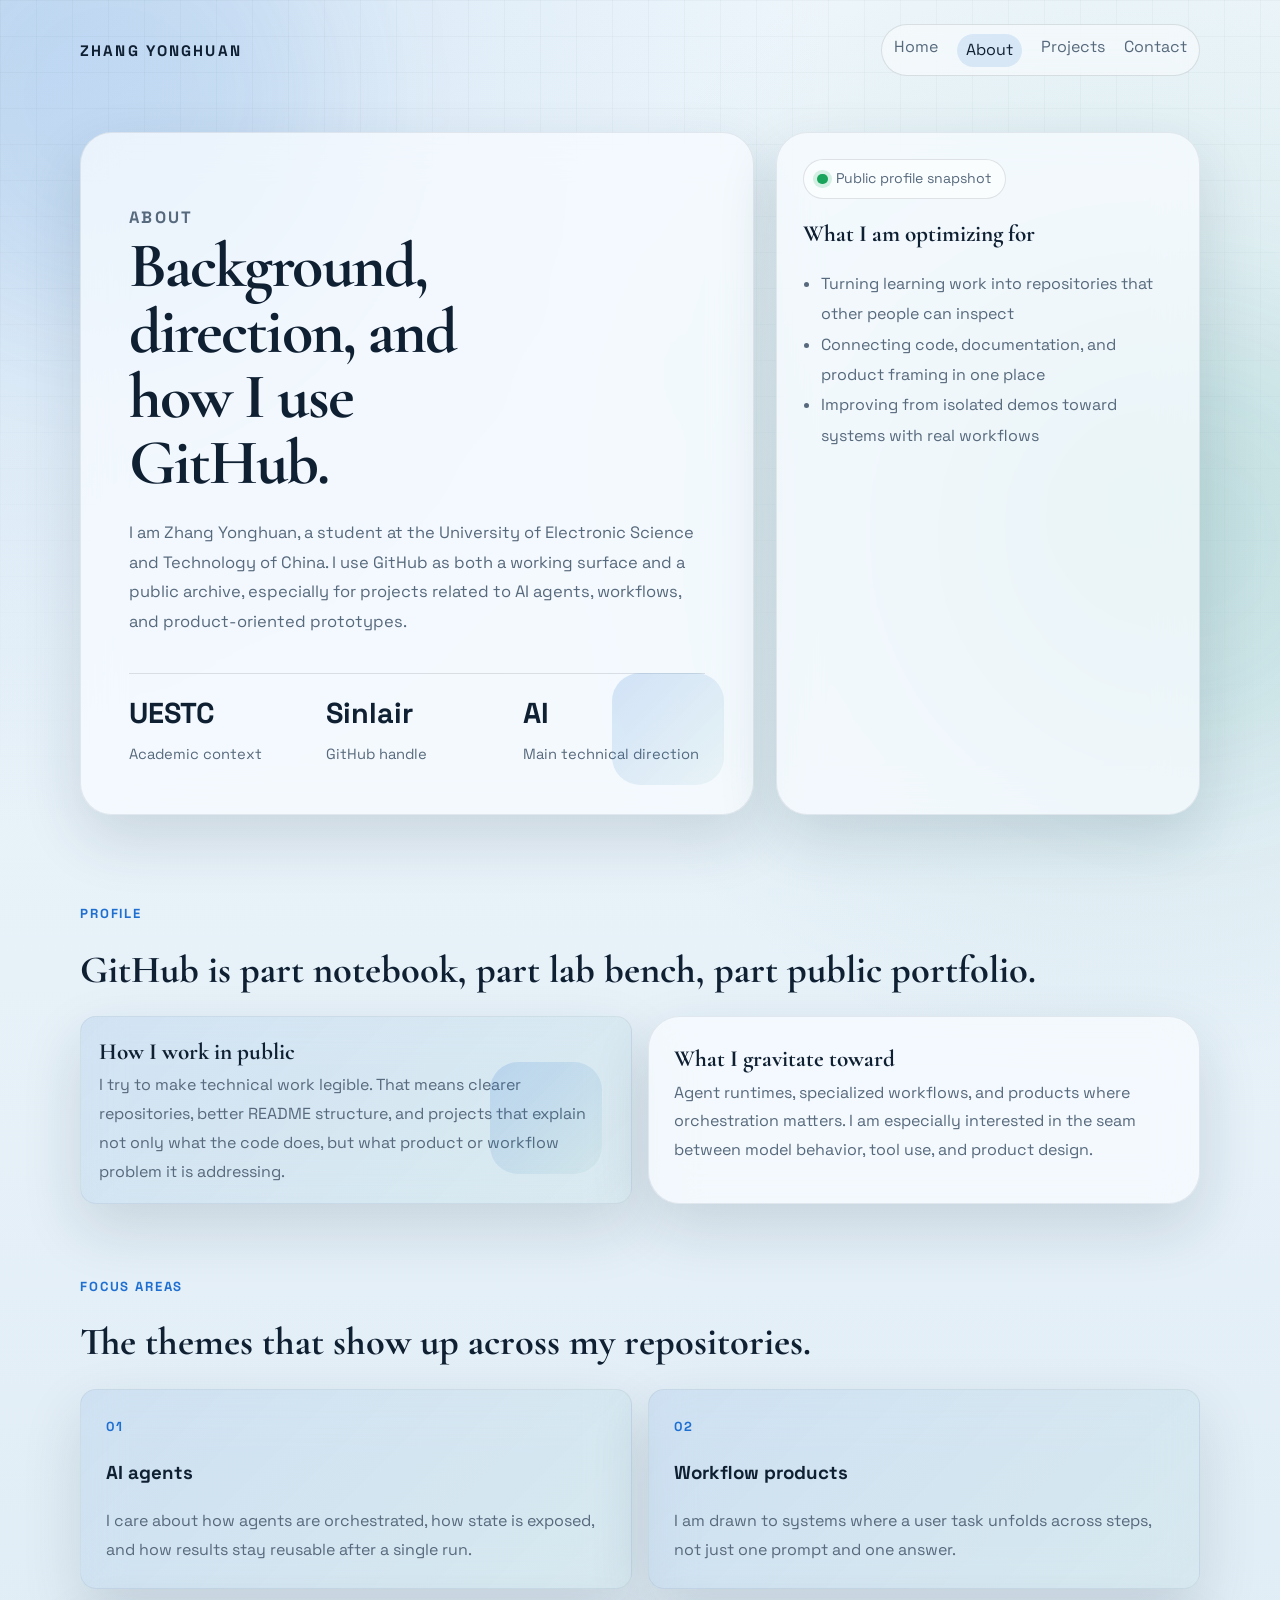
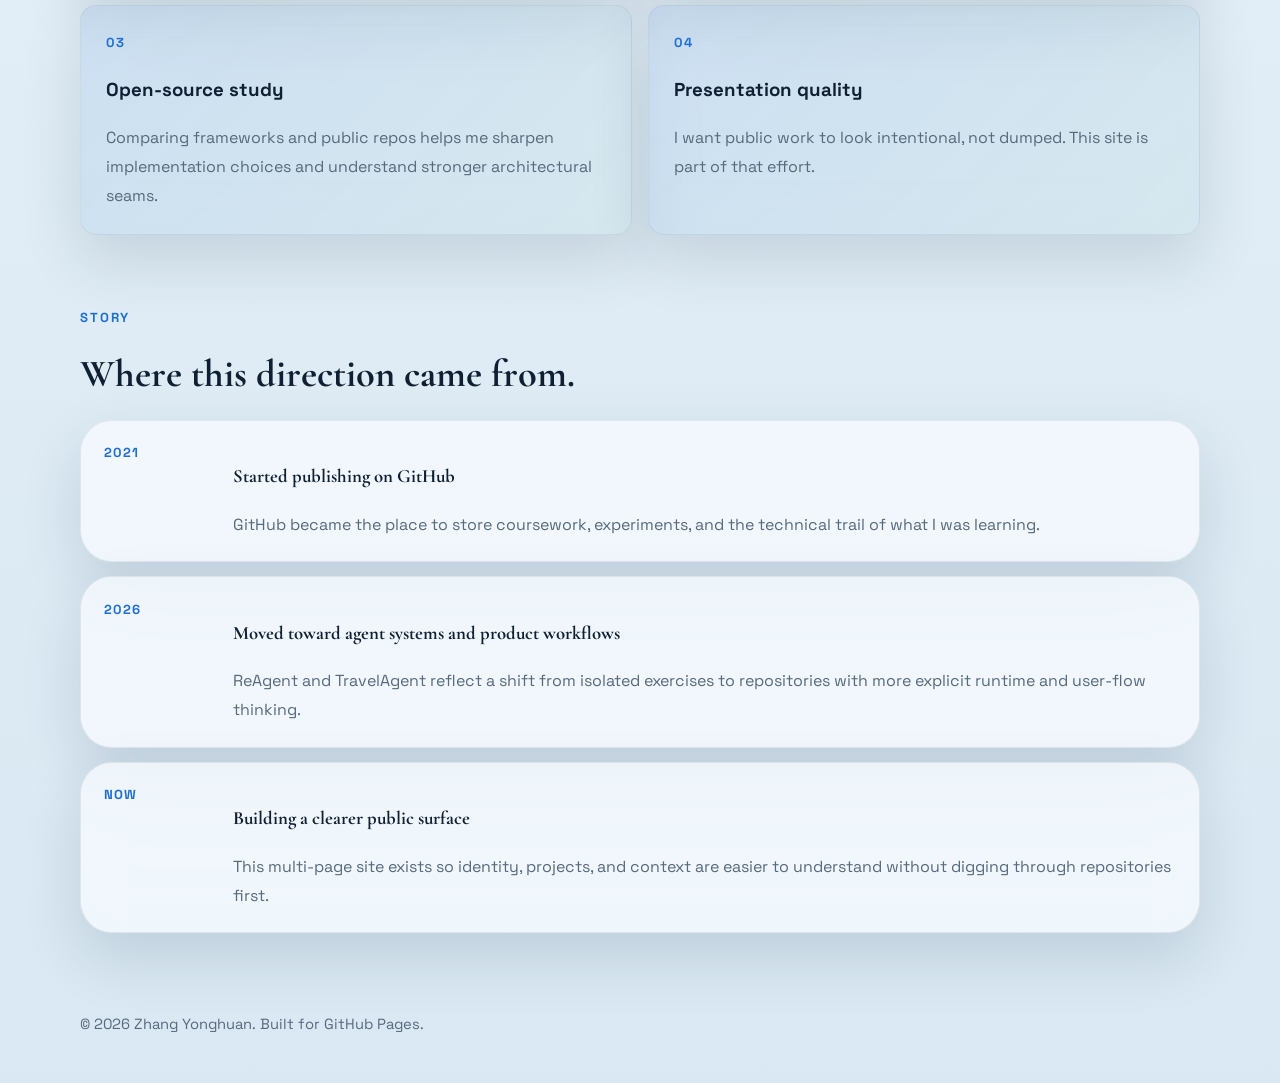
==== about.html @ 80d312a1 "Convert homepage into multi-page site" ====
<!DOCTYPE html>
<html lang="en">
<head>
  <meta charset="UTF-8">
  <meta name="viewport" content="width=device-width, initial-scale=1.0">
  <meta
    name="description"
    content="About Zhang Yonghuan (Sinlair): background, interests, and the story behind the portfolio."
  >
  <meta name="theme-color" content="#eef6fb">
  <title>Zhang Yonghuan | About</title>
  <link rel="preconnect" href="https://fonts.googleapis.com">
  <link rel="preconnect" href="https://fonts.gstatic.com" crossorigin>
  <link
    href="https://fonts.googleapis.com/css2?family=Cormorant+Garamond:wght@600;700&family=Space+Grotesk:wght@400;500;700&display=swap"
    rel="stylesheet"
  >
  <script>
    document.documentElement.classList.add("js");
  </script>
  <link rel="icon" type="image/svg+xml" href="./favicon.svg">
  <link rel="stylesheet" href="./styles.css">
</head>
<body data-page="about">
  <div class="page-shell">
    <div class="ambient ambient-left" aria-hidden="true"></div>
    <div class="ambient ambient-right" aria-hidden="true"></div>
    <div class="grid-overlay" aria-hidden="true"></div>

    <header class="site-header">
      <a class="brand" href="./index.html">ZHANG YONGHUAN</a>
      <nav class="site-nav" aria-label="Main">
        <a href="./index.html" data-nav="home">Home</a>
        <a href="./about.html" data-nav="about">About</a>
        <a href="./projects.html" data-nav="projects">Projects</a>
        <a href="./contact.html" data-nav="contact">Contact</a>
      </nav>
    </header>

    <main>
      <section class="page-hero reveal">
        <div class="page-intro">
          <p class="eyebrow">About</p>
          <h1>Background, direction, and how I use GitHub.</h1>
          <p>
            I am Zhang Yonghuan, a student at the University of Electronic Science
            and Technology of China. I use GitHub as both a working surface and a
            public archive, especially for projects related to AI agents, workflows,
            and product-oriented prototypes.
          </p>
          <ul class="page-stats" aria-label="Profile stats">
            <li>
              <strong>UESTC</strong>
              <span>Academic context</span>
            </li>
            <li>
              <strong>Sinlair</strong>
              <span>GitHub handle</span>
            </li>
            <li>
              <strong>AI</strong>
              <span>Main technical direction</span>
            </li>
          </ul>
        </div>

        <aside class="page-sidekick">
          <div class="status-pill">
            <span class="dot"></span>
            Public profile snapshot
          </div>
          <h2>What I am optimizing for</h2>
          <ul class="bullet-list">
            <li>Turning learning work into repositories that other people can inspect</li>
            <li>Connecting code, documentation, and product framing in one place</li>
            <li>Improving from isolated demos toward systems with real workflows</li>
          </ul>
        </aside>
      </section>

      <section class="section reveal">
        <div class="section-heading">
          <p class="eyebrow">Profile</p>
          <h2>GitHub is part notebook, part lab bench, part public portfolio.</h2>
        </div>
        <div class="split-layout">
          <article class="panel panel-accent">
            <h3>How I work in public</h3>
            <p>
              I try to make technical work legible. That means clearer repositories,
              better README structure, and projects that explain not only what the
              code does, but what product or workflow problem it is addressing.
            </p>
          </article>
          <article class="panel">
            <h3>What I gravitate toward</h3>
            <p>
              Agent runtimes, specialized workflows, and products where orchestration
              matters. I am especially interested in the seam between model behavior,
              tool use, and product design.
            </p>
          </article>
        </div>
      </section>

      <section class="section reveal">
        <div class="section-heading">
          <p class="eyebrow">Focus Areas</p>
          <h2>The themes that show up across my repositories.</h2>
        </div>
        <div class="fact-grid">
          <article class="fact-card">
            <span class="mini-label">01</span>
            <h3>AI agents</h3>
            <p>
              I care about how agents are orchestrated, how state is exposed, and how
              results stay reusable after a single run.
            </p>
          </article>
          <article class="fact-card">
            <span class="mini-label">02</span>
            <h3>Workflow products</h3>
            <p>
              I am drawn to systems where a user task unfolds across steps, not just
              one prompt and one answer.
            </p>
          </article>
          <article class="fact-card">
            <span class="mini-label">03</span>
            <h3>Open-source study</h3>
            <p>
              Comparing frameworks and public repos helps me sharpen implementation
              choices and understand stronger architectural seams.
            </p>
          </article>
          <article class="fact-card">
            <span class="mini-label">04</span>
            <h3>Presentation quality</h3>
            <p>
              I want public work to look intentional, not dumped. This site is part
              of that effort.
            </p>
          </article>
        </div>
      </section>

      <section class="section reveal">
        <div class="section-heading">
          <p class="eyebrow">Story</p>
          <h2>Where this direction came from.</h2>
        </div>
        <div class="timeline">
          <article class="timeline-item">
            <span class="timeline-year">2021</span>
            <div>
              <h3>Started publishing on GitHub</h3>
              <p>
                GitHub became the place to store coursework, experiments, and the
                technical trail of what I was learning.
              </p>
            </div>
          </article>
          <article class="timeline-item">
            <span class="timeline-year">2026</span>
            <div>
              <h3>Moved toward agent systems and product workflows</h3>
              <p>
                ReAgent and TravelAgent reflect a shift from isolated exercises to
                repositories with more explicit runtime and user-flow thinking.
              </p>
            </div>
          </article>
          <article class="timeline-item">
            <span class="timeline-year">Now</span>
            <div>
              <h3>Building a clearer public surface</h3>
              <p>
                This multi-page site exists so identity, projects, and context are
                easier to understand without digging through repositories first.
              </p>
            </div>
          </article>
        </div>
      </section>
    </main>

    <footer class="site-footer">
      <p>&copy; <span class="currentYear"></span> Zhang Yonghuan. Built for GitHub Pages.</p>
    </footer>
  </div>

  <script src="./script.js"></script>
</body>
</html>
---- styles.css ----
:root {
  --bg: #eef6fb;
  --bg-deep: #d9e8f3;
  --surface: rgba(248, 252, 255, 0.76);
  --surface-strong: rgba(252, 254, 255, 0.94);
  --text: #102033;
  --muted: #57697c;
  --line: rgba(16, 32, 51, 0.12);
  --accent: #1f6fd1;
  --accent-soft: #96bdf0;
  --accent-alt: #1b8b78;
  --shadow: 0 24px 60px rgba(24, 48, 72, 0.14);
  --radius-lg: 32px;
  --radius-md: 22px;
  --radius-sm: 16px;
}

* {
  box-sizing: border-box;
}

html {
  scroll-behavior: smooth;
}

body {
  margin: 0;
  min-height: 100vh;
  color: var(--text);
  background:
    radial-gradient(circle at top left, rgba(31, 111, 209, 0.14), transparent 28%),
    radial-gradient(circle at 88% 18%, rgba(27, 139, 120, 0.12), transparent 24%),
    linear-gradient(180deg, var(--bg) 0%, var(--bg-deep) 100%);
  font-family: "Space Grotesk", "Segoe UI", sans-serif;
  line-height: 1.65;
  overflow-x: hidden;
}

::selection {
  background: rgba(31, 111, 209, 0.2);
}

a {
  color: inherit;
  text-decoration: none;
}

img {
  display: block;
  max-width: 100%;
}

.page-shell {
  position: relative;
  min-height: 100vh;
  overflow: hidden;
}

.ambient {
  position: fixed;
  width: 28rem;
  height: 28rem;
  border-radius: 50%;
  filter: blur(70px);
  opacity: 0.58;
  pointer-events: none;
  z-index: 0;
}

.ambient-left {
  top: -8rem;
  left: -7rem;
  background: rgba(31, 111, 209, 0.18);
  animation: drift-left 16s ease-in-out infinite;
}

.ambient-right {
  right: -8rem;
  top: 20rem;
  background: rgba(27, 139, 120, 0.15);
  animation: drift-right 18s ease-in-out infinite;
}

.grid-overlay {
  position: fixed;
  inset: 0;
  background-image:
    linear-gradient(rgba(16, 32, 51, 0.04) 1px, transparent 1px),
    linear-gradient(90deg, rgba(16, 32, 51, 0.04) 1px, transparent 1px);
  background-size: 36px 36px;
  mask-image: linear-gradient(to bottom, rgba(0, 0, 0, 0.75), transparent 90%);
  pointer-events: none;
  z-index: 0;
}

.site-header,
main,
.site-footer {
  position: relative;
  z-index: 1;
}

.site-header {
  width: min(1120px, calc(100% - 2rem));
  margin: 0 auto;
  padding: 1.5rem 0 0;
  display: flex;
  align-items: center;
  justify-content: space-between;
  gap: 1rem;
}

.brand {
  font-size: 0.95rem;
  font-weight: 700;
  letter-spacing: 0.14em;
}

.site-nav {
  display: flex;
  gap: 1.2rem;
  padding: 0.55rem 0.75rem;
  border: 1px solid var(--line);
  border-radius: 999px;
  background: rgba(255, 255, 255, 0.46);
  backdrop-filter: blur(14px);
}

.site-nav a {
  color: var(--muted);
  transition:
    color 180ms ease,
    background-color 180ms ease;
}

.site-nav a:hover,
.site-nav a:focus-visible,
.site-nav a.is-current {
  color: var(--text);
}

.site-nav a.is-current {
  padding: 0.2rem 0.55rem;
  border-radius: 999px;
  background: rgba(31, 111, 209, 0.12);
}

main {
  width: min(1120px, calc(100% - 2rem));
  margin: 0 auto;
  padding: 3.5rem 0 4rem;
}

.hero,
.page-hero {
  display: grid;
  grid-template-columns: minmax(0, 1.35fr) minmax(290px, 0.85fr);
  gap: 1.4rem;
  align-items: stretch;
}

.hero-copy,
.page-intro,
.hero-card,
.page-sidekick,
.panel,
.project-card,
.summary-card,
.contact-panel,
.link-card,
.fact-card,
.timeline-item {
  border: 1px solid rgba(16, 32, 51, 0.08);
  background: var(--surface);
  box-shadow: var(--shadow);
  backdrop-filter: blur(20px);
}

.hero-copy,
.page-intro,
.hero-card,
.page-sidekick,
.panel,
.project-card,
.summary-card,
.contact-panel,
.link-card,
.fact-card {
  border-radius: var(--radius-lg);
}

.hero-copy,
.page-intro {
  position: relative;
  padding: 3rem;
}

.hero-copy::after,
.panel.panel-accent::after,
.page-intro::after {
  content: "";
  position: absolute;
  right: 1.8rem;
  bottom: 1.8rem;
  width: 7rem;
  height: 7rem;
  border-radius: 28px;
  background:
    linear-gradient(135deg, rgba(31, 111, 209, 0.16), rgba(27, 139, 120, 0.05));
  pointer-events: none;
}

.eyebrow {
  margin: 0 0 1rem;
  color: var(--accent);
  font-size: 0.82rem;
  font-weight: 700;
  letter-spacing: 0.14em;
  text-transform: uppercase;
}

.hero h1,
.page-intro h1,
.section-heading h2,
.hero-card h2,
.page-sidekick h2,
.project-card h3,
.summary-card h3,
.panel h3,
.contact-panel h2,
.timeline-item h3 {
  font-family: "Cormorant Garamond", "Times New Roman", serif;
}

.hero h1,
.page-intro h1 {
  margin: 0;
  font-size: clamp(2.7rem, 5vw, 5rem);
  line-height: 1.03;
  letter-spacing: -0.03em;
  max-width: 12ch;
}

.hero-rotator {
  display: inline-block;
  color: var(--accent);
  min-width: 7em;
}

.hero-text,
.page-intro p,
.profile-note,
.panel p,
.project-card p,
.summary-card p,
.contact-panel p,
.link-card p,
.fact-card p,
.timeline-item p {
  margin: 0;
  color: var(--muted);
  line-height: 1.8;
}

.hero-text,
.page-intro p {
  max-width: 52rem;
  margin-top: 1.35rem;
  font-size: 1.03rem;
}

.hero-actions,
.page-actions {
  display: flex;
  flex-wrap: wrap;
  gap: 0.9rem;
  margin-top: 2rem;
}

.button {
  display: inline-flex;
  align-items: center;
  justify-content: center;
  min-height: 3.15rem;
  padding: 0 1.25rem;
  border: 1px solid transparent;
  border-radius: 999px;
  font-weight: 700;
  transition:
    transform 180ms ease,
    background-color 180ms ease,
    border-color 180ms ease;
}

.button:hover,
.button:focus-visible {
  transform: translateY(-2px);
}

.button-primary {
  background: linear-gradient(135deg, var(--accent), var(--accent-alt));
  color: #f7fbff;
}

.button-secondary {
  border-color: var(--line);
  background: rgba(255, 255, 255, 0.42);
}

.hero-metrics,
.page-stats {
  list-style: none;
  margin: 2.3rem 0 0;
  padding: 1rem 0 0;
  display: grid;
  grid-template-columns: repeat(3, minmax(0, 1fr));
  gap: 1rem;
  border-top: 1px solid var(--line);
}

.hero-metrics li,
.page-stats li {
  display: grid;
  gap: 0.25rem;
}

.hero-metrics strong,
.page-stats strong {
  font-size: 1.8rem;
}

.hero-metrics span,
.page-stats span {
  color: var(--muted);
  font-size: 0.92rem;
}

.hero-card,
.page-sidekick {
  padding: 1.6rem;
  display: flex;
  flex-direction: column;
  gap: 1rem;
}

.status-pill {
  display: inline-flex;
  align-items: center;
  gap: 0.55rem;
  align-self: flex-start;
  padding: 0.45rem 0.85rem;
  border: 1px solid var(--line);
  border-radius: 999px;
  background: rgba(255, 255, 255, 0.62);
  color: var(--muted);
  font-size: 0.88rem;
}

.dot {
  width: 0.65rem;
  height: 0.65rem;
  border-radius: 50%;
  background: #18a55b;
  box-shadow: 0 0 0 0.25rem rgba(24, 165, 91, 0.16);
}

.avatar {
  width: 96px;
  height: 96px;
  border-radius: 24px;
  border: 1px solid rgba(16, 32, 51, 0.12);
  object-fit: cover;
  box-shadow: 0 14px 30px rgba(16, 32, 51, 0.12);
}

.mini-panel,
.fact-card,
.panel.panel-accent {
  position: relative;
  padding: 1rem 1.1rem;
  border: 1px solid rgba(16, 32, 51, 0.06);
  border-radius: var(--radius-sm);
  background:
    linear-gradient(135deg, rgba(31, 111, 209, 0.1), rgba(27, 139, 120, 0.05));
}

.mini-label,
.card-index,
.timeline-year {
  color: var(--accent);
  font-size: 0.82rem;
  font-weight: 700;
  letter-spacing: 0.08em;
  text-transform: uppercase;
}

.bullet-list {
  margin: 0;
  padding-left: 1.15rem;
  color: var(--muted);
  line-height: 1.9;
}

.section {
  padding-top: 4.5rem;
}

.section-heading {
  display: grid;
  gap: 0.45rem;
  margin-bottom: 1.5rem;
}

.section-heading h2,
.contact-panel h2 {
  margin: 0;
  font-size: clamp(1.9rem, 3vw, 3.2rem);
  line-height: 1.15;
}

.split-layout,
.summary-grid,
.project-grid,
.contact-grid,
.fact-grid {
  display: grid;
  gap: 1rem;
}

.split-layout {
  grid-template-columns: repeat(2, minmax(0, 1fr));
}

.summary-grid {
  grid-template-columns: repeat(3, minmax(0, 1fr));
}

.project-grid,
.contact-grid,
.fact-grid {
  grid-template-columns: repeat(2, minmax(0, 1fr));
}

.panel,
.summary-card,
.project-card,
.link-card,
.fact-card {
  padding: 1.45rem 1.55rem;
}

.summary-card,
.project-card,
.link-card {
  display: flex;
  flex-direction: column;
  gap: 0.9rem;
}

.project-card {
  min-height: 19rem;
  transition:
    transform 220ms ease,
    border-color 220ms ease;
}

.project-card:hover,
.summary-card:hover,
.link-card:hover {
  transform: translateY(-4px);
  border-color: rgba(31, 111, 209, 0.24);
}

.accent-card {
  background:
    linear-gradient(180deg, rgba(31, 111, 209, 0.12), rgba(248, 252, 255, 0.82)),
    var(--surface);
}

.tags {
  margin-top: auto;
  display: flex;
  flex-wrap: wrap;
  gap: 0.55rem;
}

.tags span {
  padding: 0.45rem 0.72rem;
  border: 1px solid var(--line);
  border-radius: 999px;
  background: rgba(255, 255, 255, 0.54);
  font-size: 0.88rem;
}

.project-link,
.text-link {
  display: inline-flex;
  align-items: center;
  align-self: flex-start;
  margin-top: auto;
  color: var(--accent);
  font-weight: 700;
}

.page-hero {
  margin-bottom: 1rem;
}

.page-sidekick h2,
.summary-card h3,
.project-card h3,
.panel h3,
.link-card h3 {
  margin: 0;
  font-size: 1.45rem;
}

.timeline {
  display: grid;
  gap: 0.9rem;
}

.timeline-item {
  display: grid;
  grid-template-columns: 110px 1fr;
  gap: 1.2rem;
  padding: 1.35rem 1.45rem;
  border-radius: var(--radius-lg);
}

.contact-panel {
  padding: 2rem;
  display: grid;
  grid-template-columns: 1.1fr 0.9fr;
  gap: 1.5rem;
  align-items: center;
}

.link-stack {
  display: grid;
  gap: 0.85rem;
}

.link-stack a {
  padding: 1rem 1.15rem;
  border: 1px solid var(--line);
  border-radius: var(--radius-sm);
  background: rgba(255, 255, 255, 0.52);
  transition:
    transform 180ms ease,
    border-color 180ms ease;
}

.link-stack a:hover,
.link-stack a:focus-visible {
  transform: translateX(4px);
  border-color: rgba(31, 111, 209, 0.4);
}

.site-footer {
  width: min(1120px, calc(100% - 2rem));
  margin: 0 auto;
  padding: 0 0 2rem;
  color: var(--muted);
  font-size: 0.92rem;
}

.js .reveal {
  opacity: 0;
  transform: translateY(28px);
  transition:
    opacity 700ms ease,
    transform 700ms ease;
}

.reveal.is-visible {
  opacity: 1;
  transform: translateY(0);
}

@keyframes drift-left {
  0%,
  100% {
    transform: translate3d(0, 0, 0);
  }
  50% {
    transform: translate3d(22px, -18px, 0);
  }
}

@keyframes drift-right {
  0%,
  100% {
    transform: translate3d(0, 0, 0);
  }
  50% {
    transform: translate3d(-24px, 18px, 0);
  }
}

@media (max-width: 980px) {
  .hero,
  .page-hero,
  .split-layout,
  .summary-grid,
  .project-grid,
  .contact-grid,
  .fact-grid,
  .contact-panel {
    grid-template-columns: 1fr;
  }

  .hero-copy,
  .page-intro {
    padding: 2rem;
  }

  .hero-card,
  .page-sidekick {
    order: -1;
  }

  .project-card {
    min-height: auto;
  }
}

@media (max-width: 720px) {
  .site-header {
    padding-top: 1rem;
    flex-direction: column;
    align-items: flex-start;
  }

  .site-nav {
    width: 100%;
    justify-content: space-between;
    gap: 0.5rem;
    flex-wrap: wrap;
  }

  main {
    padding-top: 2rem;
  }

  .hero h1,
  .page-intro h1 {
    font-size: clamp(2.2rem, 10vw, 3.4rem);
    max-width: none;
  }

  .hero-actions,
  .page-actions {
    flex-direction: column;
  }

  .button {
    width: 100%;
  }

  .hero-metrics,
  .page-stats {
    grid-template-columns: 1fr;
    gap: 0.8rem;
  }

  .timeline-item {
    grid-template-columns: 1fr;
    gap: 0.6rem;
  }

  .hero-card,
  .page-sidekick,
  .panel,
  .summary-card,
  .project-card,
  .link-card,
  .fact-card,
  .contact-panel {
    padding: 1.4rem;
  }
}
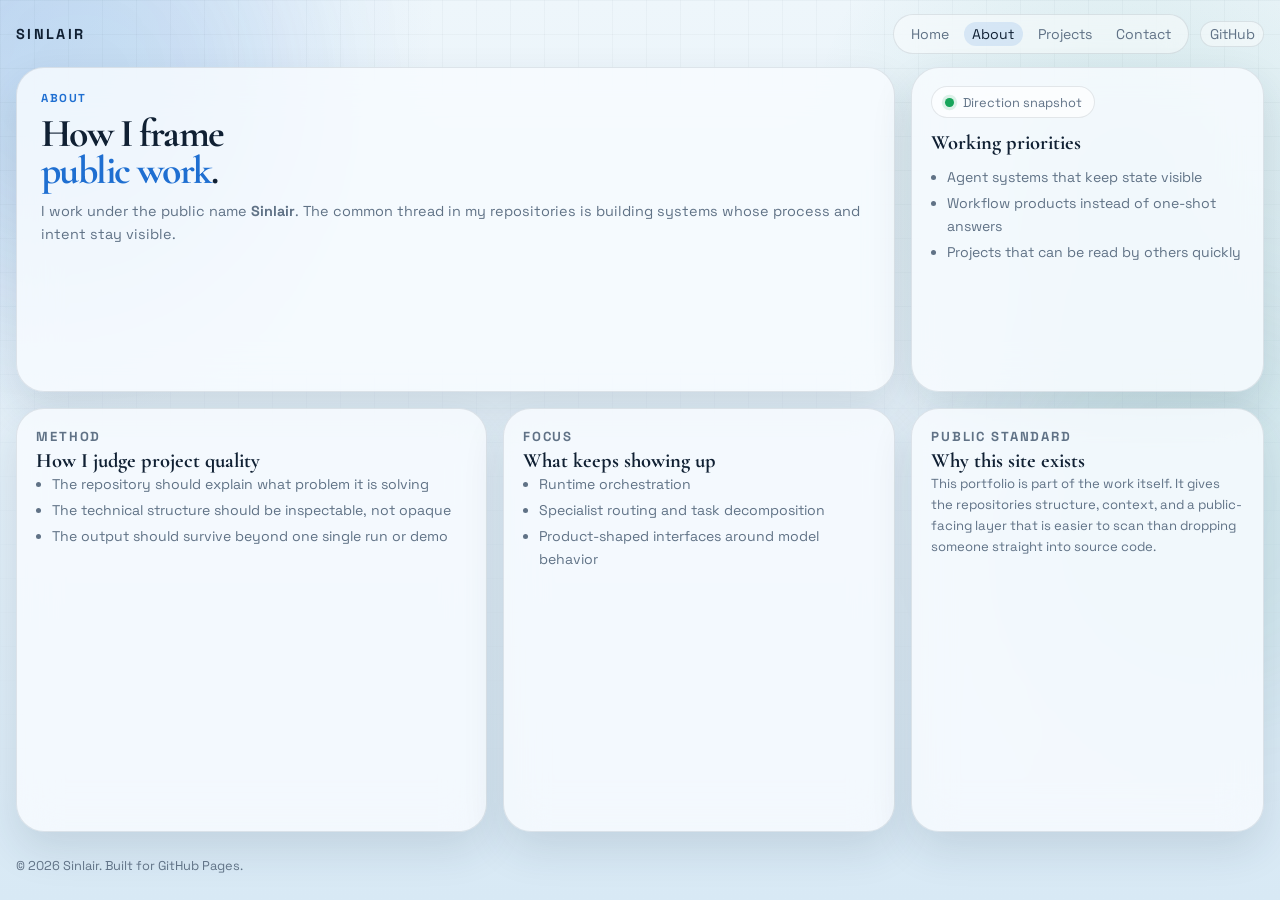
==== commit 8f1517b0: "Add multi-page portfolio with project detail pages" ====
--- a/about.html
+++ b/about.html
@@ -5,19 +5,16 @@
   <meta name="viewport" content="width=device-width, initial-scale=1.0">
   <meta
     name="description"
-    content="About Zhang Yonghuan (Sinlair): background, interests, and the story behind the portfolio."
+    content="About page for Sinlair, covering background, working direction, and the way projects are framed."
   >
   <meta name="theme-color" content="#eef6fb">
-  <title>Zhang Yonghuan | About</title>
+  <title>Sinlair | About</title>
   <link rel="preconnect" href="https://fonts.googleapis.com">
   <link rel="preconnect" href="https://fonts.gstatic.com" crossorigin>
   <link
     href="https://fonts.googleapis.com/css2?family=Cormorant+Garamond:wght@600;700&family=Space+Grotesk:wght@400;500;700&display=swap"
     rel="stylesheet"
   >
-  <script>
-    document.documentElement.classList.add("js");
-  </script>
   <link rel="icon" type="image/svg+xml" href="./favicon.svg">
   <link rel="stylesheet" href="./styles.css">
 </head>
@@ -28,164 +25,77 @@
     <div class="grid-overlay" aria-hidden="true"></div>
 
     <header class="site-header">
-      <a class="brand" href="./index.html">ZHANG YONGHUAN</a>
-      <nav class="site-nav" aria-label="Main">
-        <a href="./index.html" data-nav="home">Home</a>
-        <a href="./about.html" data-nav="about">About</a>
-        <a href="./projects.html" data-nav="projects">Projects</a>
-        <a href="./contact.html" data-nav="contact">Contact</a>
-      </nav>
+      <a class="brand" href="./index.html">SINLAIR</a>
+      <div class="header-rail">
+        <nav class="site-nav" aria-label="Primary">
+          <a href="./index.html" data-nav="home">Home</a>
+          <a href="./about.html" data-nav="about">About</a>
+          <a href="./projects.html" data-nav="projects">Projects</a>
+          <a href="./contact.html" data-nav="contact">Contact</a>
+        </nav>
+        <a class="header-cta" href="https://github.com/Sinlair" target="_blank" rel="noreferrer">GitHub</a>
+      </div>
     </header>
 
-    <main>
-      <section class="page-hero reveal">
-        <div class="page-intro">
-          <p class="eyebrow">About</p>
-          <h1>Background, direction, and how I use GitHub.</h1>
-          <p>
-            I am Zhang Yonghuan, a student at the University of Electronic Science
-            and Technology of China. I use GitHub as both a working surface and a
-            public archive, especially for projects related to AI agents, workflows,
-            and product-oriented prototypes.
-          </p>
-          <ul class="page-stats" aria-label="Profile stats">
-            <li>
-              <strong>UESTC</strong>
-              <span>Academic context</span>
-            </li>
-            <li>
-              <strong>Sinlair</strong>
-              <span>GitHub handle</span>
-            </li>
-            <li>
-              <strong>AI</strong>
-              <span>Main technical direction</span>
-            </li>
-          </ul>
-        </div>
-
-        <aside class="page-sidekick">
-          <div class="status-pill">
-            <span class="dot"></span>
-            Public profile snapshot
-          </div>
-          <h2>What I am optimizing for</h2>
-          <ul class="bullet-list">
-            <li>Turning learning work into repositories that other people can inspect</li>
-            <li>Connecting code, documentation, and product framing in one place</li>
-            <li>Improving from isolated demos toward systems with real workflows</li>
-          </ul>
-        </aside>
+    <main class="dashboard dashboard-about">
+      <section class="panel intro-panel">
+        <p class="eyebrow">About</p>
+        <h1>
+          How I frame
+          <span class="accent-word">public work</span>.
+        </h1>
+        <p class="hero-text">
+          I work under the public name <strong>Sinlair</strong>. The common thread in
+          my repositories is building systems whose process and intent stay visible.
+        </p>
       </section>
 
-      <section class="section reveal">
-        <div class="section-heading">
-          <p class="eyebrow">Profile</p>
-          <h2>GitHub is part notebook, part lab bench, part public portfolio.</h2>
+      <section class="panel side-panel">
+        <div class="status-pill">
+          <span class="dot"></span>
+          Direction snapshot
         </div>
-        <div class="split-layout">
-          <article class="panel panel-accent">
-            <h3>How I work in public</h3>
-            <p>
-              I try to make technical work legible. That means clearer repositories,
-              better README structure, and projects that explain not only what the
-              code does, but what product or workflow problem it is addressing.
-            </p>
-          </article>
-          <article class="panel">
-            <h3>What I gravitate toward</h3>
-            <p>
-              Agent runtimes, specialized workflows, and products where orchestration
-              matters. I am especially interested in the seam between model behavior,
-              tool use, and product design.
-            </p>
-          </article>
-        </div>
+        <h3>Working priorities</h3>
+        <ul class="compact-list">
+          <li>Agent systems that keep state visible</li>
+          <li>Workflow products instead of one-shot answers</li>
+          <li>Projects that can be read by others quickly</li>
+        </ul>
       </section>
 
-      <section class="section reveal">
-        <div class="section-heading">
-          <p class="eyebrow">Focus Areas</p>
-          <h2>The themes that show up across my repositories.</h2>
-        </div>
-        <div class="fact-grid">
-          <article class="fact-card">
-            <span class="mini-label">01</span>
-            <h3>AI agents</h3>
-            <p>
-              I care about how agents are orchestrated, how state is exposed, and how
-              results stay reusable after a single run.
-            </p>
-          </article>
-          <article class="fact-card">
-            <span class="mini-label">02</span>
-            <h3>Workflow products</h3>
-            <p>
-              I am drawn to systems where a user task unfolds across steps, not just
-              one prompt and one answer.
-            </p>
-          </article>
-          <article class="fact-card">
-            <span class="mini-label">03</span>
-            <h3>Open-source study</h3>
-            <p>
-              Comparing frameworks and public repos helps me sharpen implementation
-              choices and understand stronger architectural seams.
-            </p>
-          </article>
-          <article class="fact-card">
-            <span class="mini-label">04</span>
-            <h3>Presentation quality</h3>
-            <p>
-              I want public work to look intentional, not dumped. This site is part
-              of that effort.
-            </p>
-          </article>
-        </div>
+      <section class="panel detail-panel">
+        <p class="eyebrow">Method</p>
+        <h3>How I judge project quality</h3>
+        <ul class="compact-list">
+          <li>The repository should explain what problem it is solving</li>
+          <li>The technical structure should be inspectable, not opaque</li>
+          <li>The output should survive beyond one single run or demo</li>
+        </ul>
       </section>
 
-      <section class="section reveal">
-        <div class="section-heading">
-          <p class="eyebrow">Story</p>
-          <h2>Where this direction came from.</h2>
-        </div>
-        <div class="timeline">
-          <article class="timeline-item">
-            <span class="timeline-year">2021</span>
-            <div>
-              <h3>Started publishing on GitHub</h3>
-              <p>
-                GitHub became the place to store coursework, experiments, and the
-                technical trail of what I was learning.
-              </p>
-            </div>
-          </article>
-          <article class="timeline-item">
-            <span class="timeline-year">2026</span>
-            <div>
-              <h3>Moved toward agent systems and product workflows</h3>
-              <p>
-                ReAgent and TravelAgent reflect a shift from isolated exercises to
-                repositories with more explicit runtime and user-flow thinking.
-              </p>
-            </div>
-          </article>
-          <article class="timeline-item">
-            <span class="timeline-year">Now</span>
-            <div>
-              <h3>Building a clearer public surface</h3>
-              <p>
-                This multi-page site exists so identity, projects, and context are
-                easier to understand without digging through repositories first.
-              </p>
-            </div>
-          </article>
-        </div>
+      <section class="panel detail-panel">
+        <p class="eyebrow">Focus</p>
+        <h3>What keeps showing up</h3>
+        <ul class="compact-list">
+          <li>Runtime orchestration</li>
+          <li>Specialist routing and task decomposition</li>
+          <li>Product-shaped interfaces around model behavior</li>
+        </ul>
+      </section>
+
+      <section class="panel detail-panel">
+        <p class="eyebrow">Public standard</p>
+        <h3>Why this site exists</h3>
+        <p>
+          This portfolio is part of the work itself. It gives the repositories
+          structure, context, and a public-facing layer that is easier to scan than
+          dropping someone straight into source code.
+        </p>
       </section>
     </main>
 
     <footer class="site-footer">
-      <p>&copy; <span class="currentYear"></span> Zhang Yonghuan. Built for GitHub Pages.</p>
+      <p>&copy; <span class="currentYear"></span> Sinlair. Built for GitHub Pages.</p>
     </footer>
   </div>
 
--- a/styles.css
+++ b/styles.css
@@ -1,18 +1,16 @@
 :root {
   --bg: #eef6fb;
-  --bg-deep: #d9e8f3;
-  --surface: rgba(248, 252, 255, 0.76);
-  --surface-strong: rgba(252, 254, 255, 0.94);
+  --bg-deep: #d8e9f5;
+  --surface: rgba(248, 252, 255, 0.82);
   --text: #102033;
-  --muted: #57697c;
-  --line: rgba(16, 32, 51, 0.12);
+  --muted: #607286;
+  --line: rgba(16, 32, 51, 0.1);
   --accent: #1f6fd1;
-  --accent-soft: #96bdf0;
   --accent-alt: #1b8b78;
-  --shadow: 0 24px 60px rgba(24, 48, 72, 0.14);
-  --radius-lg: 32px;
-  --radius-md: 22px;
-  --radius-sm: 16px;
+  --shadow: 0 18px 42px rgba(24, 48, 72, 0.12);
+  --radius-lg: 28px;
+  --radius-md: 20px;
+  --radius-sm: 14px;
 }
 
 * {
@@ -32,8 +30,7 @@
     radial-gradient(circle at 88% 18%, rgba(27, 139, 120, 0.12), transparent 24%),
     linear-gradient(180deg, var(--bg) 0%, var(--bg-deep) 100%);
   font-family: "Space Grotesk", "Segoe UI", sans-serif;
-  line-height: 1.65;
-  overflow-x: hidden;
+  overflow: hidden;
 }
 
 ::selection {
@@ -52,32 +49,34 @@
 
 .page-shell {
   position: relative;
-  min-height: 100vh;
+  height: 100vh;
+  display: flex;
+  flex-direction: column;
   overflow: hidden;
 }
 
 .ambient {
   position: fixed;
-  width: 28rem;
-  height: 28rem;
+  width: 26rem;
+  height: 26rem;
   border-radius: 50%;
   filter: blur(70px);
-  opacity: 0.58;
+  opacity: 0.55;
   pointer-events: none;
   z-index: 0;
 }
 
 .ambient-left {
   top: -8rem;
-  left: -7rem;
+  left: -8rem;
   background: rgba(31, 111, 209, 0.18);
   animation: drift-left 16s ease-in-out infinite;
 }
 
 .ambient-right {
   right: -8rem;
-  top: 20rem;
-  background: rgba(27, 139, 120, 0.15);
+  top: 18rem;
+  background: rgba(27, 139, 120, 0.14);
   animation: drift-right 18s ease-in-out infinite;
 }
 
@@ -87,23 +86,23 @@
   background-image:
     linear-gradient(rgba(16, 32, 51, 0.04) 1px, transparent 1px),
     linear-gradient(90deg, rgba(16, 32, 51, 0.04) 1px, transparent 1px);
-  background-size: 36px 36px;
-  mask-image: linear-gradient(to bottom, rgba(0, 0, 0, 0.75), transparent 90%);
+  background-size: 34px 34px;
+  mask-image: linear-gradient(to bottom, rgba(0, 0, 0, 0.76), transparent 92%);
   pointer-events: none;
   z-index: 0;
 }
 
 .site-header,
-main,
+.dashboard,
 .site-footer {
   position: relative;
   z-index: 1;
 }
 
 .site-header {
-  width: min(1120px, calc(100% - 2rem));
+  width: min(1280px, calc(100% - 2rem));
   margin: 0 auto;
-  padding: 1.5rem 0 0;
+  padding: 0.85rem 0 0;
   display: flex;
   align-items: center;
   justify-content: space-between;
@@ -111,185 +110,263 @@
 }
 
 .brand {
-  font-size: 0.95rem;
+  font-size: 0.9rem;
   font-weight: 700;
-  letter-spacing: 0.14em;
+  letter-spacing: 0.16em;
+}
+
+.header-rail {
+  display: flex;
+  align-items: center;
+  gap: 0.7rem;
 }
 
 .site-nav {
   display: flex;
-  gap: 1.2rem;
-  padding: 0.55rem 0.75rem;
+  flex-wrap: wrap;
+  gap: 0.45rem;
+  padding: 0.45rem 0.55rem;
   border: 1px solid var(--line);
   border-radius: 999px;
   background: rgba(255, 255, 255, 0.46);
   backdrop-filter: blur(14px);
 }
 
-.site-nav a {
+.site-nav a,
+.header-cta {
+  padding: 0.18rem 0.52rem;
+  border-radius: 999px;
   color: var(--muted);
-  transition:
-    color 180ms ease,
-    background-color 180ms ease;
+  font-size: 0.88rem;
+  transition: background-color 160ms ease, color 160ms ease;
 }
 
 .site-nav a:hover,
 .site-nav a:focus-visible,
-.site-nav a.is-current {
+.site-nav a.is-current,
+.header-cta:hover,
+.header-cta:focus-visible {
+  background: rgba(31, 111, 209, 0.12);
   color: var(--text);
 }
 
-.site-nav a.is-current {
-  padding: 0.2rem 0.55rem;
-  border-radius: 999px;
-  background: rgba(31, 111, 209, 0.12);
-}
-
-main {
-  width: min(1120px, calc(100% - 2rem));
+.header-cta {
+  border: 1px solid var(--line);
+  background: rgba(255, 255, 255, 0.46);
+  backdrop-filter: blur(14px);
+}
+
+.dashboard {
+  width: min(1280px, calc(100% - 2rem));
+  flex: 1;
+  min-height: 0;
   margin: 0 auto;
-  padding: 3.5rem 0 4rem;
-}
-
-.hero,
-.page-hero {
+  padding: 0.85rem 0 0.75rem;
   display: grid;
-  grid-template-columns: minmax(0, 1.35fr) minmax(290px, 0.85fr);
-  gap: 1.4rem;
-  align-items: stretch;
-}
-
-.hero-copy,
-.page-intro,
-.hero-card,
-.page-sidekick,
-.panel,
-.project-card,
-.summary-card,
-.contact-panel,
-.link-card,
-.fact-card,
-.timeline-item {
-  border: 1px solid rgba(16, 32, 51, 0.08);
+  gap: 1rem;
+}
+
+.panel {
+  border: 1px solid var(--line);
+  border-radius: var(--radius-lg);
   background: var(--surface);
   box-shadow: var(--shadow);
   backdrop-filter: blur(20px);
-}
-
-.hero-copy,
-.page-intro,
-.hero-card,
-.page-sidekick,
-.panel,
-.project-card,
-.summary-card,
-.contact-panel,
-.link-card,
-.fact-card {
-  border-radius: var(--radius-lg);
-}
-
-.hero-copy,
-.page-intro {
-  position: relative;
-  padding: 3rem;
-}
-
-.hero-copy::after,
-.panel.panel-accent::after,
-.page-intro::after {
-  content: "";
-  position: absolute;
-  right: 1.8rem;
-  bottom: 1.8rem;
-  width: 7rem;
-  height: 7rem;
-  border-radius: 28px;
-  background:
-    linear-gradient(135deg, rgba(31, 111, 209, 0.16), rgba(27, 139, 120, 0.05));
-  pointer-events: none;
-}
-
-.eyebrow {
-  margin: 0 0 1rem;
+  overflow: hidden;
+  padding: 1.1rem 1.2rem;
+}
+
+body[data-page="home"] .dashboard {
+  grid-template-columns: 1.35fr 1fr 0.95fr;
+  grid-template-areas:
+    "hero hero profile"
+    "about projects links";
+  grid-template-rows: 1fr 0.95fr;
+}
+
+body[data-page="about"] .dashboard {
+  grid-template-columns: 1.2fr 1fr 0.9fr;
+  grid-template-areas:
+    "intro intro side"
+    "method focus public";
+  grid-template-rows: 0.78fr 1.02fr;
+}
+
+body[data-page="projects"] .dashboard {
+  grid-template-columns: 1.08fr 1.08fr 0.84fr;
+  grid-template-areas:
+    "intro intro side"
+    "reagent travel side";
+  grid-template-rows: 0.72fr 1.28fr;
+}
+
+body[data-page="contact"] .dashboard {
+  grid-template-columns: 1.2fr 1fr 0.9fr;
+  grid-template-areas:
+    "intro intro side"
+    "github reagent travel";
+  grid-template-rows: 0.8fr 1fr;
+}
+
+.hero-panel,
+.intro-panel {
+  grid-area: hero;
+  display: flex;
+  flex-direction: column;
+  gap: 0.65rem;
+  justify-content: flex-start;
+  padding: 1.4rem 1.5rem;
+}
+
+.profile-panel,
+.side-panel {
+  grid-area: profile;
+  display: flex;
+  flex-direction: column;
+  gap: 0.7rem;
+}
+
+body[data-page="about"] .intro-panel,
+body[data-page="projects"] .intro-panel,
+body[data-page="contact"] .intro-panel {
+  grid-area: intro;
+}
+
+body[data-page="about"] .side-panel,
+body[data-page="projects"] .side-panel,
+body[data-page="contact"] .side-panel {
+  grid-area: side;
+}
+
+.about-panel {
+  grid-area: about;
+}
+
+.projects-panel {
+  grid-area: projects;
+}
+
+.links-panel {
+  grid-area: links;
+}
+
+.detail-panel:nth-of-type(3) {
+  grid-area: method;
+}
+
+.detail-panel:nth-of-type(4) {
+  grid-area: focus;
+}
+
+.detail-panel:nth-of-type(5) {
+  grid-area: public;
+}
+
+body[data-page="contact"] .detail-panel:nth-of-type(3) {
+  grid-area: github;
+}
+
+body[data-page="contact"] .detail-panel:nth-of-type(4) {
+  grid-area: reagent;
+}
+
+body[data-page="contact"] .detail-panel:nth-of-type(5) {
+  grid-area: travel;
+}
+
+body[data-page="projects"] .project-detail:nth-of-type(3) {
+  grid-area: reagent;
+}
+
+body[data-page="projects"] .project-detail:nth-of-type(4) {
+  grid-area: travel;
+}
+
+.eyebrow,
+.project-topline,
+.detail-label {
+  margin: 0;
   color: var(--accent);
-  font-size: 0.82rem;
+  font-size: 0.72rem;
   font-weight: 700;
   letter-spacing: 0.14em;
   text-transform: uppercase;
 }
 
-.hero h1,
-.page-intro h1,
-.section-heading h2,
-.hero-card h2,
-.page-sidekick h2,
-.project-card h3,
-.summary-card h3,
-.panel h3,
-.contact-panel h2,
-.timeline-item h3 {
+.hero-panel h1,
+.intro-panel h1,
+.profile-panel h2,
+.side-panel h3,
+.about-panel h3,
+.projects-panel h3,
+.links-panel h3,
+.mini-project h4,
+.detail-panel h3,
+.project-detail h3 {
+  margin: 0;
   font-family: "Cormorant Garamond", "Times New Roman", serif;
 }
 
-.hero h1,
-.page-intro h1 {
-  margin: 0;
-  font-size: clamp(2.7rem, 5vw, 5rem);
-  line-height: 1.03;
-  letter-spacing: -0.03em;
+.hero-panel h1,
+.intro-panel h1 {
   max-width: 12ch;
-}
-
-.hero-rotator {
-  display: inline-block;
+  font-size: clamp(2rem, 3.85vw, 4rem);
+  line-height: 0.95;
+  letter-spacing: -0.04em;
+}
+
+body[data-page="home"] .hero-panel h1 {
+  max-width: 10ch;
+  font-size: clamp(1.8rem, 3.35vw, 3.35rem);
+}
+
+body:not([data-page="home"]) .intro-panel h1 {
+  max-width: 10ch;
+  font-size: clamp(1.7rem, 3.1vw, 3.05rem);
+  line-height: 0.94;
+}
+
+.hero-rotator,
+.accent-word {
   color: var(--accent);
-  min-width: 7em;
 }
 
 .hero-text,
-.page-intro p,
-.profile-note,
-.panel p,
-.project-card p,
-.summary-card p,
-.contact-panel p,
-.link-card p,
-.fact-card p,
-.timeline-item p {
+.profile-copy p,
+.mini-note p,
+.about-panel p,
+.compact-list,
+.mini-project p,
+.detail-panel p,
+.project-detail p {
   margin: 0;
   color: var(--muted);
-  line-height: 1.8;
-}
-
-.hero-text,
-.page-intro p {
-  max-width: 52rem;
-  margin-top: 1.35rem;
-  font-size: 1.03rem;
-}
-
-.hero-actions,
-.page-actions {
+  line-height: 1.62;
+}
+
+.hero-text {
+  max-width: 54rem;
+  font-size: 0.9rem;
+}
+
+.action-row {
   display: flex;
   flex-wrap: wrap;
-  gap: 0.9rem;
-  margin-top: 2rem;
+  gap: 0.75rem;
+  margin-top: 0.2rem;
 }
 
 .button {
   display: inline-flex;
   align-items: center;
   justify-content: center;
-  min-height: 3.15rem;
-  padding: 0 1.25rem;
+  min-height: 2.55rem;
+  padding: 0 0.95rem;
   border: 1px solid transparent;
   border-radius: 999px;
+  font-size: 0.86rem;
   font-weight: 700;
-  transition:
-    transform 180ms ease,
-    background-color 180ms ease,
-    border-color 180ms ease;
+  transition: transform 160ms ease, border-color 160ms ease;
 }
 
 .button:hover,
@@ -303,44 +380,8 @@
 }
 
 .button-secondary {
+  background: rgba(255, 255, 255, 0.45);
   border-color: var(--line);
-  background: rgba(255, 255, 255, 0.42);
-}
-
-.hero-metrics,
-.page-stats {
-  list-style: none;
-  margin: 2.3rem 0 0;
-  padding: 1rem 0 0;
-  display: grid;
-  grid-template-columns: repeat(3, minmax(0, 1fr));
-  gap: 1rem;
-  border-top: 1px solid var(--line);
-}
-
-.hero-metrics li,
-.page-stats li {
-  display: grid;
-  gap: 0.25rem;
-}
-
-.hero-metrics strong,
-.page-stats strong {
-  font-size: 1.8rem;
-}
-
-.hero-metrics span,
-.page-stats span {
-  color: var(--muted);
-  font-size: 0.92rem;
-}
-
-.hero-card,
-.page-sidekick {
-  padding: 1.6rem;
-  display: flex;
-  flex-direction: column;
-  gap: 1rem;
 }
 
 .status-pill {
@@ -348,234 +389,175 @@
   align-items: center;
   gap: 0.55rem;
   align-self: flex-start;
-  padding: 0.45rem 0.85rem;
+  padding: 0.42rem 0.8rem;
   border: 1px solid var(--line);
   border-radius: 999px;
-  background: rgba(255, 255, 255, 0.62);
+  background: rgba(255, 255, 255, 0.64);
   color: var(--muted);
-  font-size: 0.88rem;
+  font-size: 0.8rem;
 }
 
 .dot {
-  width: 0.65rem;
-  height: 0.65rem;
+  width: 0.55rem;
+  height: 0.55rem;
   border-radius: 50%;
   background: #18a55b;
-  box-shadow: 0 0 0 0.25rem rgba(24, 165, 91, 0.16);
+  box-shadow: 0 0 0 0.2rem rgba(24, 165, 91, 0.14);
 }
 
 .avatar {
-  width: 96px;
-  height: 96px;
-  border-radius: 24px;
+  width: 68px;
+  height: 68px;
+  border-radius: 20px;
   border: 1px solid rgba(16, 32, 51, 0.12);
   object-fit: cover;
-  box-shadow: 0 14px 30px rgba(16, 32, 51, 0.12);
-}
-
-.mini-panel,
-.fact-card,
-.panel.panel-accent {
-  position: relative;
-  padding: 1rem 1.1rem;
+  box-shadow: 0 10px 22px rgba(16, 32, 51, 0.12);
+}
+
+.profile-panel h2,
+.side-panel h3,
+.about-panel h3,
+.projects-panel h3,
+.links-panel h3,
+.mini-project h4,
+.detail-panel h3,
+.project-detail h3 {
+  font-size: 1.28rem;
+}
+
+.profile-copy {
+  display: grid;
+  gap: 0.42rem;
+}
+
+.profile-copy p,
+.mini-note p,
+.detail-panel p,
+.project-detail p {
+  font-size: 0.82rem;
+}
+
+.mini-note,
+.detail-block {
+  padding: 0.8rem 0.9rem;
   border: 1px solid rgba(16, 32, 51, 0.06);
   border-radius: var(--radius-sm);
-  background:
-    linear-gradient(135deg, rgba(31, 111, 209, 0.1), rgba(27, 139, 120, 0.05));
-}
-
-.mini-label,
-.card-index,
-.timeline-year {
+  background: linear-gradient(135deg, rgba(31, 111, 209, 0.09), rgba(27, 139, 120, 0.05));
+}
+
+.mini-label {
+  display: block;
+  margin-bottom: 0.3rem;
+  color: var(--accent);
+  font-size: 0.72rem;
+  font-weight: 700;
+  letter-spacing: 0.12em;
+  text-transform: uppercase;
+}
+
+.compact-list {
+  margin: 0;
+  padding-left: 1rem;
+  font-size: 0.88rem;
+}
+
+.compact-list li + li {
+  margin-top: 0.22rem;
+}
+
+.panel-head,
+.project-detail-head {
+  display: flex;
+  align-items: start;
+  justify-content: space-between;
+  gap: 0.8rem;
+}
+
+.text-link {
   color: var(--accent);
   font-size: 0.82rem;
   font-weight: 700;
-  letter-spacing: 0.08em;
-  text-transform: uppercase;
-}
-
-.bullet-list {
-  margin: 0;
-  padding-left: 1.15rem;
-  color: var(--muted);
-  line-height: 1.9;
-}
-
-.section {
-  padding-top: 4.5rem;
-}
-
-.section-heading {
+}
+
+.project-list {
   display: grid;
+  grid-template-columns: repeat(2, minmax(0, 1fr));
+  gap: 0.85rem;
+  flex: 1;
+}
+
+.mini-project,
+.project-detail {
+  display: flex;
+  flex-direction: column;
+  gap: 0.5rem;
+}
+
+.mini-project {
+  padding: 0.85rem;
+  border: 1px solid rgba(16, 32, 51, 0.08);
+  border-radius: var(--radius-md);
+  background: rgba(255, 255, 255, 0.46);
+}
+
+.mini-project p {
+  font-size: 0.82rem;
+  line-height: 1.46;
+}
+
+.tags {
+  display: flex;
+  flex-wrap: wrap;
   gap: 0.45rem;
-  margin-bottom: 1.5rem;
-}
-
-.section-heading h2,
-.contact-panel h2 {
-  margin: 0;
-  font-size: clamp(1.9rem, 3vw, 3.2rem);
-  line-height: 1.15;
-}
-
-.split-layout,
-.summary-grid,
-.project-grid,
-.contact-grid,
-.fact-grid {
-  display: grid;
-  gap: 1rem;
-}
-
-.split-layout {
-  grid-template-columns: repeat(2, minmax(0, 1fr));
-}
-
-.summary-grid {
-  grid-template-columns: repeat(3, minmax(0, 1fr));
-}
-
-.project-grid,
-.contact-grid,
-.fact-grid {
-  grid-template-columns: repeat(2, minmax(0, 1fr));
-}
-
-.panel,
-.summary-card,
-.project-card,
-.link-card,
-.fact-card {
-  padding: 1.45rem 1.55rem;
-}
-
-.summary-card,
-.project-card,
-.link-card {
-  display: flex;
-  flex-direction: column;
-  gap: 0.9rem;
-}
-
-.project-card {
-  min-height: 19rem;
-  transition:
-    transform 220ms ease,
-    border-color 220ms ease;
-}
-
-.project-card:hover,
-.summary-card:hover,
-.link-card:hover {
-  transform: translateY(-4px);
-  border-color: rgba(31, 111, 209, 0.24);
-}
-
-.accent-card {
-  background:
-    linear-gradient(180deg, rgba(31, 111, 209, 0.12), rgba(248, 252, 255, 0.82)),
-    var(--surface);
-}
-
-.tags {
   margin-top: auto;
-  display: flex;
-  flex-wrap: wrap;
-  gap: 0.55rem;
 }
 
 .tags span {
-  padding: 0.45rem 0.72rem;
+  padding: 0.28rem 0.52rem;
   border: 1px solid var(--line);
   border-radius: 999px;
   background: rgba(255, 255, 255, 0.54);
-  font-size: 0.88rem;
-}
-
-.project-link,
-.text-link {
-  display: inline-flex;
-  align-items: center;
-  align-self: flex-start;
-  margin-top: auto;
-  color: var(--accent);
-  font-weight: 700;
-}
-
-.page-hero {
-  margin-bottom: 1rem;
-}
-
-.page-sidekick h2,
-.summary-card h3,
-.project-card h3,
-.panel h3,
-.link-card h3 {
-  margin: 0;
-  font-size: 1.45rem;
-}
-
-.timeline {
+  font-size: 0.72rem;
+}
+
+.project-detail {
+  padding: 0.92rem 0.98rem;
+  gap: 0.42rem;
+}
+
+.detail-block {
   display: grid;
-  gap: 0.9rem;
-}
-
-.timeline-item {
-  display: grid;
-  grid-template-columns: 110px 1fr;
-  gap: 1.2rem;
-  padding: 1.35rem 1.45rem;
-  border-radius: var(--radius-lg);
-}
-
-.contact-panel {
-  padding: 2rem;
-  display: grid;
-  grid-template-columns: 1.1fr 0.9fr;
-  gap: 1.5rem;
-  align-items: center;
+  gap: 0.35rem;
+  padding: 0.65rem 0.72rem;
 }
 
 .link-stack {
   display: grid;
-  gap: 0.85rem;
+  gap: 0.65rem;
 }
 
 .link-stack a {
-  padding: 1rem 1.15rem;
+  padding: 0.72rem 0.88rem;
   border: 1px solid var(--line);
   border-radius: var(--radius-sm);
-  background: rgba(255, 255, 255, 0.52);
-  transition:
-    transform 180ms ease,
-    border-color 180ms ease;
+  background: rgba(255, 255, 255, 0.54);
+  color: var(--text);
+  font-size: 0.84rem;
+  transition: transform 160ms ease, border-color 160ms ease;
 }
 
 .link-stack a:hover,
 .link-stack a:focus-visible {
   transform: translateX(4px);
-  border-color: rgba(31, 111, 209, 0.4);
+  border-color: rgba(31, 111, 209, 0.35);
 }
 
 .site-footer {
-  width: min(1120px, calc(100% - 2rem));
+  width: min(1280px, calc(100% - 2rem));
   margin: 0 auto;
-  padding: 0 0 2rem;
+  padding: 0 0 0.85rem;
   color: var(--muted);
-  font-size: 0.92rem;
-}
-
-.js .reveal {
-  opacity: 0;
-  transform: translateY(28px);
-  transition:
-    opacity 700ms ease,
-    transform 700ms ease;
-}
-
-.reveal.is-visible {
-  opacity: 1;
-  transform: translateY(0);
+  font-size: 0.8rem;
 }
 
 @keyframes drift-left {
@@ -598,85 +580,79 @@
   }
 }
 
-@media (max-width: 980px) {
-  .hero,
-  .page-hero,
-  .split-layout,
-  .summary-grid,
-  .project-grid,
-  .contact-grid,
-  .fact-grid,
-  .contact-panel {
+@media (max-width: 1100px) {
+  body {
+    overflow: auto;
+  }
+
+  .page-shell {
+    height: auto;
+  }
+
+  .dashboard,
+  body[data-page="home"] .dashboard,
+  body[data-page="about"] .dashboard,
+  body[data-page="projects"] .dashboard,
+  body[data-page="contact"] .dashboard {
     grid-template-columns: 1fr;
-  }
-
-  .hero-copy,
-  .page-intro {
-    padding: 2rem;
-  }
-
-  .hero-card,
-  .page-sidekick {
-    order: -1;
-  }
-
-  .project-card {
-    min-height: auto;
+    grid-template-areas: none;
+    grid-template-rows: none;
+    padding-bottom: 1.25rem;
+  }
+
+  .hero-panel,
+  .intro-panel,
+  .profile-panel,
+  .side-panel,
+  .about-panel,
+  .projects-panel,
+  .links-panel,
+  .detail-panel,
+  .project-detail {
+    grid-area: auto !important;
+  }
+
+  .project-list {
+    grid-template-columns: 1fr;
   }
 }
 
 @media (max-width: 720px) {
   .site-header {
-    padding-top: 1rem;
     flex-direction: column;
     align-items: flex-start;
   }
 
+  .header-rail {
+    width: 100%;
+    flex-direction: column;
+    align-items: stretch;
+  }
+
   .site-nav {
+    justify-content: space-between;
+  }
+
+  .header-cta {
     width: 100%;
-    justify-content: space-between;
-    gap: 0.5rem;
-    flex-wrap: wrap;
-  }
-
-  main {
-    padding-top: 2rem;
-  }
-
-  .hero h1,
-  .page-intro h1 {
-    font-size: clamp(2.2rem, 10vw, 3.4rem);
+    text-align: center;
+  }
+
+  .panel {
+    padding: 1rem;
+  }
+
+  .hero-panel h1,
+  .intro-panel h1 {
     max-width: none;
-  }
-
-  .hero-actions,
-  .page-actions {
+    font-size: clamp(2rem, 11vw, 3.4rem);
+  }
+
+  .action-row {
     flex-direction: column;
   }
 
   .button {
     width: 100%;
   }
-
-  .hero-metrics,
-  .page-stats {
-    grid-template-columns: 1fr;
-    gap: 0.8rem;
-  }
-
-  .timeline-item {
-    grid-template-columns: 1fr;
-    gap: 0.6rem;
-  }
-
-  .hero-card,
-  .page-sidekick,
-  .panel,
-  .summary-card,
-  .project-card,
-  .link-card,
-  .fact-card,
-  .contact-panel {
-    padding: 1.4rem;
-  }
-}
+}
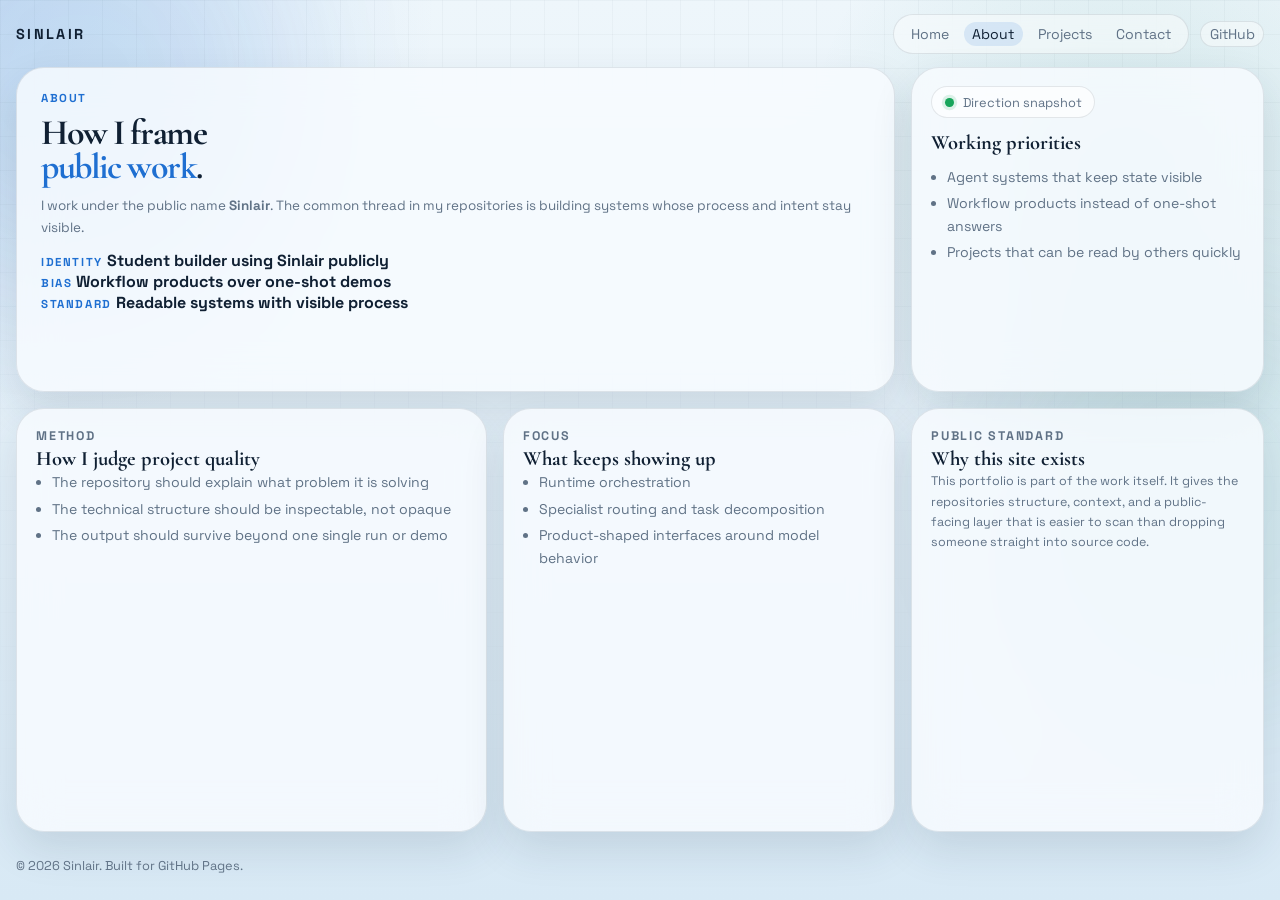
==== commit 35b1b547: "Polish multi-page layout density" ====
--- a/about.html
+++ b/about.html
@@ -48,6 +48,20 @@
           I work under the public name <strong>Sinlair</strong>. The common thread in
           my repositories is building systems whose process and intent stay visible.
         </p>
+        <div class="fact-strip">
+          <article class="fact-pill">
+            <span class="detail-label">Identity</span>
+            <strong>Student builder using Sinlair publicly</strong>
+          </article>
+          <article class="fact-pill">
+            <span class="detail-label">Bias</span>
+            <strong>Workflow products over one-shot demos</strong>
+          </article>
+          <article class="fact-pill">
+            <span class="detail-label">Standard</span>
+            <strong>Readable systems with visible process</strong>
+          </article>
+        </div>
       </section>
 
       <section class="panel side-panel">
--- a/styles.css
+++ b/styles.css
@@ -181,7 +181,7 @@
   grid-template-areas:
     "hero hero profile"
     "about projects links";
-  grid-template-rows: 1fr 0.95fr;
+  grid-template-rows: 0.82fr 1.18fr;
 }
 
 body[data-page="about"] .dashboard {
@@ -197,7 +197,7 @@
   grid-template-areas:
     "intro intro side"
     "reagent travel side";
-  grid-template-rows: 0.72fr 1.28fr;
+  grid-template-rows: 0.56fr 1.44fr;
 }
 
 body[data-page="contact"] .dashboard {
@@ -205,7 +205,7 @@
   grid-template-areas:
     "intro intro side"
     "github reagent travel";
-  grid-template-rows: 0.8fr 1fr;
+  grid-template-rows: 0.66fr 1.34fr;
 }
 
 .hero-panel,
@@ -213,7 +213,7 @@
   grid-area: hero;
   display: flex;
   flex-direction: column;
-  gap: 0.65rem;
+  gap: 0.72rem;
   justify-content: flex-start;
   padding: 1.4rem 1.5rem;
 }
@@ -316,14 +316,20 @@
 }
 
 body[data-page="home"] .hero-panel h1 {
-  max-width: 10ch;
-  font-size: clamp(1.8rem, 3.35vw, 3.35rem);
+  max-width: 7ch;
+  font-size: clamp(1.45rem, 2.45vw, 2.45rem);
 }
 
 body:not([data-page="home"]) .intro-panel h1 {
   max-width: 10ch;
-  font-size: clamp(1.7rem, 3.1vw, 3.05rem);
+  font-size: clamp(1.55rem, 2.8vw, 2.7rem);
   line-height: 0.94;
+}
+
+body[data-page="projects"] .intro-panel h1,
+body[data-page="contact"] .intro-panel h1 {
+  max-width: 8ch;
+  font-size: clamp(1.3rem, 2.15vw, 2rem);
 }
 
 .hero-rotator,
@@ -346,7 +352,7 @@
 
 .hero-text {
   max-width: 54rem;
-  font-size: 0.9rem;
+  font-size: 0.84rem;
 }
 
 .action-row {
@@ -434,7 +440,7 @@
 .mini-note p,
 .detail-panel p,
 .project-detail p {
-  font-size: 0.82rem;
+  font-size: 0.78rem;
 }
 
 .mini-note,
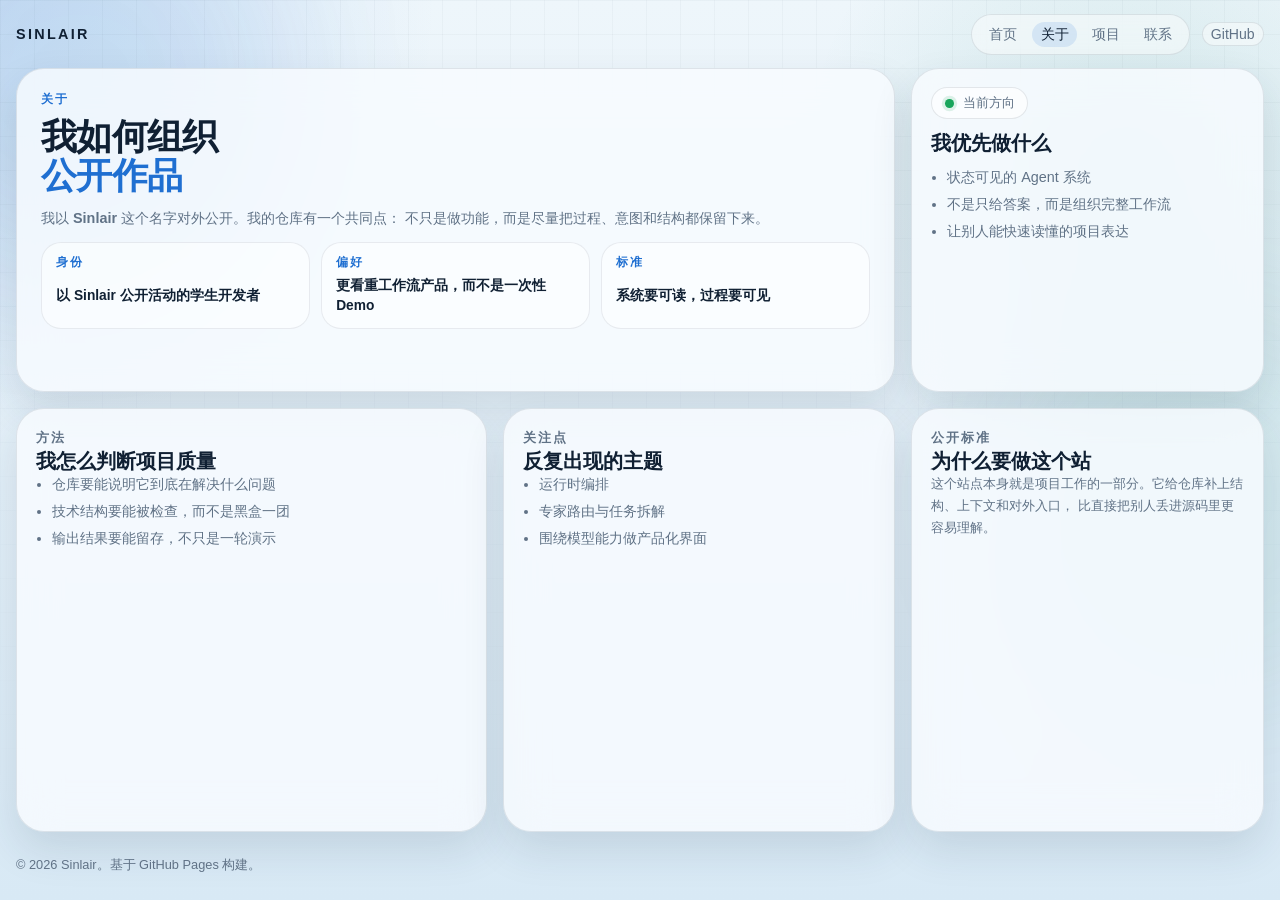
==== commit d414a7a6: "Translate portfolio site into Chinese" ====
--- a/about.html
+++ b/about.html
@@ -1,20 +1,14 @@
 <!DOCTYPE html>
-<html lang="en">
+<html lang="zh-CN">
 <head>
   <meta charset="UTF-8">
   <meta name="viewport" content="width=device-width, initial-scale=1.0">
   <meta
     name="description"
-    content="About page for Sinlair, covering background, working direction, and the way projects are framed."
+    content="Sinlair 的关于页面，介绍个人方向、项目判断标准和公开表达方式。"
   >
   <meta name="theme-color" content="#eef6fb">
-  <title>Sinlair | About</title>
-  <link rel="preconnect" href="https://fonts.googleapis.com">
-  <link rel="preconnect" href="https://fonts.gstatic.com" crossorigin>
-  <link
-    href="https://fonts.googleapis.com/css2?family=Cormorant+Garamond:wght@600;700&family=Space+Grotesk:wght@400;500;700&display=swap"
-    rel="stylesheet"
-  >
+  <title>Sinlair | 关于</title>
   <link rel="icon" type="image/svg+xml" href="./favicon.svg">
   <link rel="stylesheet" href="./styles.css">
 </head>
@@ -27,11 +21,11 @@
     <header class="site-header">
       <a class="brand" href="./index.html">SINLAIR</a>
       <div class="header-rail">
-        <nav class="site-nav" aria-label="Primary">
-          <a href="./index.html" data-nav="home">Home</a>
-          <a href="./about.html" data-nav="about">About</a>
-          <a href="./projects.html" data-nav="projects">Projects</a>
-          <a href="./contact.html" data-nav="contact">Contact</a>
+        <nav class="site-nav" aria-label="主导航">
+          <a href="./index.html" data-nav="home">首页</a>
+          <a href="./about.html" data-nav="about">关于</a>
+          <a href="./projects.html" data-nav="projects">项目</a>
+          <a href="./contact.html" data-nav="contact">联系</a>
         </nav>
         <a class="header-cta" href="https://github.com/Sinlair" target="_blank" rel="noreferrer">GitHub</a>
       </div>
@@ -39,27 +33,27 @@
 
     <main class="dashboard dashboard-about">
       <section class="panel intro-panel">
-        <p class="eyebrow">About</p>
+        <p class="eyebrow">关于</p>
         <h1>
-          How I frame
-          <span class="accent-word">public work</span>.
+          我如何组织
+          <span class="accent-word">公开作品</span>
         </h1>
         <p class="hero-text">
-          I work under the public name <strong>Sinlair</strong>. The common thread in
-          my repositories is building systems whose process and intent stay visible.
+          我以 <strong>Sinlair</strong> 这个名字对外公开。我的仓库有一个共同点：
+          不只是做功能，而是尽量把过程、意图和结构都保留下来。
         </p>
         <div class="fact-strip">
           <article class="fact-pill">
-            <span class="detail-label">Identity</span>
-            <strong>Student builder using Sinlair publicly</strong>
+            <span class="detail-label">身份</span>
+            <strong>以 Sinlair 公开活动的学生开发者</strong>
           </article>
           <article class="fact-pill">
-            <span class="detail-label">Bias</span>
-            <strong>Workflow products over one-shot demos</strong>
+            <span class="detail-label">偏好</span>
+            <strong>更看重工作流产品，而不是一次性 Demo</strong>
           </article>
           <article class="fact-pill">
-            <span class="detail-label">Standard</span>
-            <strong>Readable systems with visible process</strong>
+            <span class="detail-label">标准</span>
+            <strong>系统要可读，过程要可见</strong>
           </article>
         </div>
       </section>
@@ -67,49 +61,48 @@
       <section class="panel side-panel">
         <div class="status-pill">
           <span class="dot"></span>
-          Direction snapshot
+          当前方向
         </div>
-        <h3>Working priorities</h3>
+        <h3>我优先做什么</h3>
         <ul class="compact-list">
-          <li>Agent systems that keep state visible</li>
-          <li>Workflow products instead of one-shot answers</li>
-          <li>Projects that can be read by others quickly</li>
+          <li>状态可见的 Agent 系统</li>
+          <li>不是只给答案，而是组织完整工作流</li>
+          <li>让别人能快速读懂的项目表达</li>
         </ul>
       </section>
 
       <section class="panel detail-panel">
-        <p class="eyebrow">Method</p>
-        <h3>How I judge project quality</h3>
+        <p class="eyebrow">方法</p>
+        <h3>我怎么判断项目质量</h3>
         <ul class="compact-list">
-          <li>The repository should explain what problem it is solving</li>
-          <li>The technical structure should be inspectable, not opaque</li>
-          <li>The output should survive beyond one single run or demo</li>
+          <li>仓库要能说明它到底在解决什么问题</li>
+          <li>技术结构要能被检查，而不是黑盒一团</li>
+          <li>输出结果要能留存，不只是一轮演示</li>
         </ul>
       </section>
 
       <section class="panel detail-panel">
-        <p class="eyebrow">Focus</p>
-        <h3>What keeps showing up</h3>
+        <p class="eyebrow">关注点</p>
+        <h3>反复出现的主题</h3>
         <ul class="compact-list">
-          <li>Runtime orchestration</li>
-          <li>Specialist routing and task decomposition</li>
-          <li>Product-shaped interfaces around model behavior</li>
+          <li>运行时编排</li>
+          <li>专家路由与任务拆解</li>
+          <li>围绕模型能力做产品化界面</li>
         </ul>
       </section>
 
       <section class="panel detail-panel">
-        <p class="eyebrow">Public standard</p>
-        <h3>Why this site exists</h3>
+        <p class="eyebrow">公开标准</p>
+        <h3>为什么要做这个站</h3>
         <p>
-          This portfolio is part of the work itself. It gives the repositories
-          structure, context, and a public-facing layer that is easier to scan than
-          dropping someone straight into source code.
+          这个站点本身就是项目工作的一部分。它给仓库补上结构、上下文和对外入口，
+          比直接把别人丢进源码里更容易理解。
         </p>
       </section>
     </main>
 
     <footer class="site-footer">
-      <p>&copy; <span class="currentYear"></span> Sinlair. Built for GitHub Pages.</p>
+      <p>&copy; <span class="currentYear"></span> Sinlair。基于 GitHub Pages 构建。</p>
     </footer>
   </div>
 
--- a/styles.css
+++ b/styles.css
@@ -11,6 +11,8 @@
   --radius-lg: 28px;
   --radius-md: 20px;
   --radius-sm: 14px;
+  --font-sans: "Noto Sans SC", "PingFang SC", "Microsoft YaHei", "Segoe UI", sans-serif;
+  --font-serif: "Noto Serif SC", "Songti SC", "STSong", "SimSun", serif;
 }
 
 * {
@@ -29,7 +31,7 @@
     radial-gradient(circle at top left, rgba(31, 111, 209, 0.14), transparent 28%),
     radial-gradient(circle at 88% 18%, rgba(27, 139, 120, 0.12), transparent 24%),
     linear-gradient(180deg, var(--bg) 0%, var(--bg-deep) 100%);
-  font-family: "Space Grotesk", "Segoe UI", sans-serif;
+  font-family: var(--font-sans);
   overflow: hidden;
 }
 
@@ -304,26 +306,26 @@
 .detail-panel h3,
 .project-detail h3 {
   margin: 0;
-  font-family: "Cormorant Garamond", "Times New Roman", serif;
+  font-family: var(--font-serif);
 }
 
 .hero-panel h1,
 .intro-panel h1 {
   max-width: 12ch;
   font-size: clamp(2rem, 3.85vw, 4rem);
-  line-height: 0.95;
-  letter-spacing: -0.04em;
+  line-height: 1.06;
+  letter-spacing: -0.02em;
 }
 
 body[data-page="home"] .hero-panel h1 {
-  max-width: 7ch;
+  max-width: 9ch;
   font-size: clamp(1.45rem, 2.45vw, 2.45rem);
 }
 
 body:not([data-page="home"]) .intro-panel h1 {
-  max-width: 10ch;
+  max-width: 11ch;
   font-size: clamp(1.55rem, 2.8vw, 2.7rem);
-  line-height: 0.94;
+  line-height: 1.08;
 }
 
 body[data-page="projects"] .intro-panel h1,
@@ -352,7 +354,7 @@
 
 .hero-text {
   max-width: 54rem;
-  font-size: 0.84rem;
+  font-size: 0.9rem;
 }
 
 .action-row {
@@ -403,6 +405,26 @@
   font-size: 0.8rem;
 }
 
+.fact-strip {
+  display: grid;
+  grid-template-columns: repeat(3, minmax(0, 1fr));
+  gap: 0.7rem;
+}
+
+.fact-pill {
+  display: grid;
+  gap: 0.35rem;
+  padding: 0.78rem 0.88rem;
+  border: 1px solid rgba(16, 32, 51, 0.08);
+  border-radius: var(--radius-md);
+  background: rgba(255, 255, 255, 0.5);
+}
+
+.fact-pill strong {
+  font-size: 0.86rem;
+  line-height: 1.45;
+}
+
 .dot {
   width: 0.55rem;
   height: 0.55rem;
@@ -429,6 +451,7 @@
 .detail-panel h3,
 .project-detail h3 {
   font-size: 1.28rem;
+  line-height: 1.2;
 }
 
 .profile-copy {
@@ -440,7 +463,7 @@
 .mini-note p,
 .detail-panel p,
 .project-detail p {
-  font-size: 0.78rem;
+  font-size: 0.84rem;
 }
 
 .mini-note,
@@ -464,7 +487,7 @@
 .compact-list {
   margin: 0;
   padding-left: 1rem;
-  font-size: 0.88rem;
+  font-size: 0.9rem;
 }
 
 .compact-list li + li {
@@ -507,8 +530,8 @@
 }
 
 .mini-project p {
-  font-size: 0.82rem;
-  line-height: 1.46;
+  font-size: 0.86rem;
+  line-height: 1.58;
 }
 
 .tags {
@@ -548,7 +571,7 @@
   border-radius: var(--radius-sm);
   background: rgba(255, 255, 255, 0.54);
   color: var(--text);
-  font-size: 0.84rem;
+  font-size: 0.88rem;
   transition: transform 160ms ease, border-color 160ms ease;
 }
 
@@ -621,6 +644,10 @@
   .project-list {
     grid-template-columns: 1fr;
   }
+
+  .fact-strip {
+    grid-template-columns: 1fr;
+  }
 }
 
 @media (max-width: 720px) {
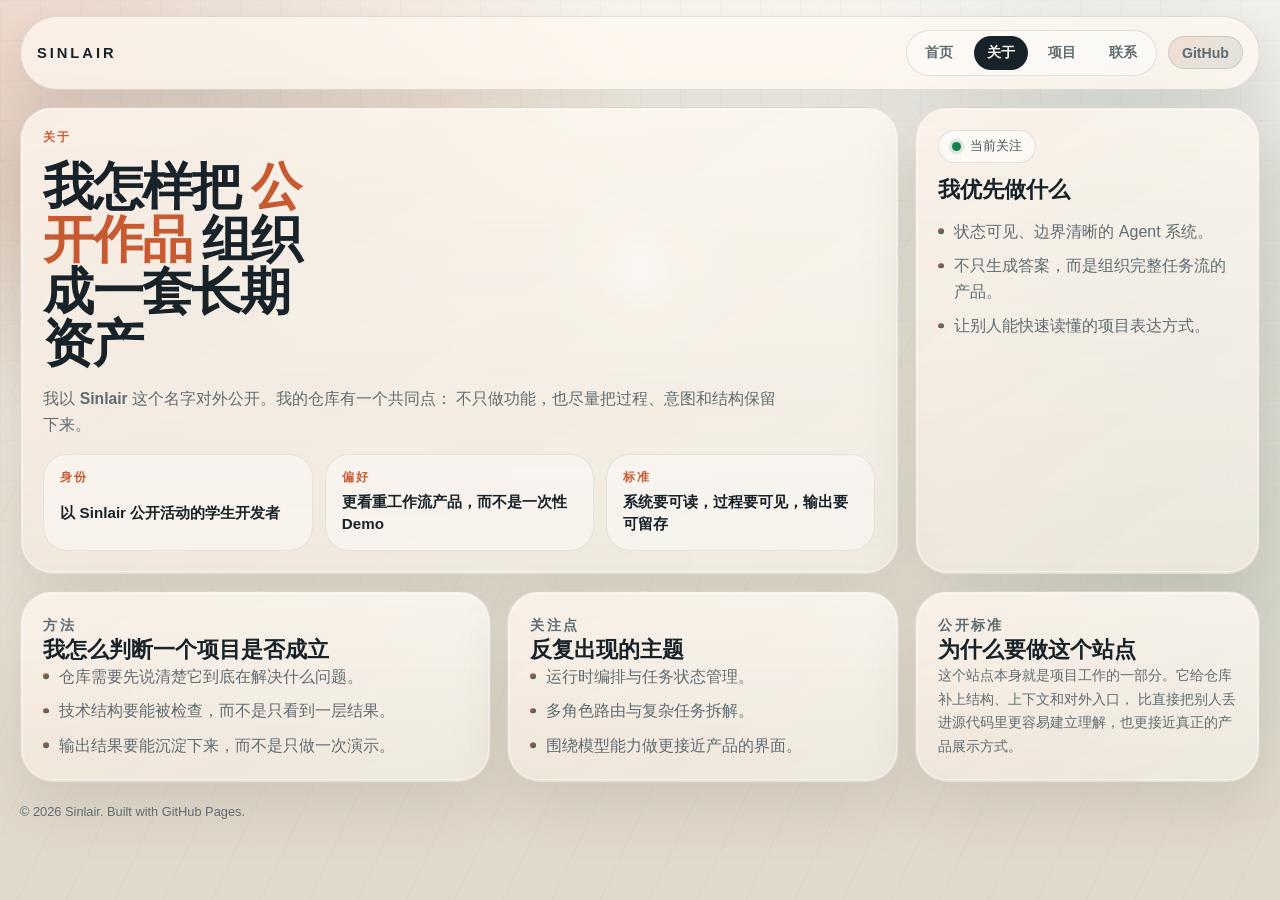
==== commit c72acaa3: "Polish homepage design and motion" ====
--- a/about.html
+++ b/about.html
@@ -5,9 +5,9 @@
   <meta name="viewport" content="width=device-width, initial-scale=1.0">
   <meta
     name="description"
-    content="Sinlair 的关于页面，介绍个人方向、项目判断标准和公开表达方式。"
+    content="Sinlair 的关于页，介绍个人方向、项目判断标准和公开表达方式。"
   >
-  <meta name="theme-color" content="#eef6fb">
+  <meta name="theme-color" content="#f4efe6">
   <title>Sinlair | 关于</title>
   <link rel="icon" type="image/svg+xml" href="./favicon.svg">
   <link rel="stylesheet" href="./styles.css">
@@ -31,16 +31,17 @@
       </div>
     </header>
 
-    <main class="dashboard dashboard-about">
+    <main class="dashboard">
       <section class="panel intro-panel">
         <p class="eyebrow">关于</p>
         <h1>
-          我如何组织
+          我怎样把
           <span class="accent-word">公开作品</span>
+          组织成一套长期资产
         </h1>
         <p class="hero-text">
           我以 <strong>Sinlair</strong> 这个名字对外公开。我的仓库有一个共同点：
-          不只是做功能，而是尽量把过程、意图和结构都保留下来。
+          不只做功能，也尽量把过程、意图和结构保留下来。
         </p>
         <div class="fact-strip">
           <article class="fact-pill">
@@ -53,7 +54,7 @@
           </article>
           <article class="fact-pill">
             <span class="detail-label">标准</span>
-            <strong>系统要可读，过程要可见</strong>
+            <strong>系统要可读，过程要可见，输出要可留存</strong>
           </article>
         </div>
       </section>
@@ -61,23 +62,23 @@
       <section class="panel side-panel">
         <div class="status-pill">
           <span class="dot"></span>
-          当前方向
+          当前关注
         </div>
         <h3>我优先做什么</h3>
         <ul class="compact-list">
-          <li>状态可见的 Agent 系统</li>
-          <li>不是只给答案，而是组织完整工作流</li>
-          <li>让别人能快速读懂的项目表达</li>
+          <li>状态可见、边界清晰的 Agent 系统。</li>
+          <li>不只生成答案，而是组织完整任务流的产品。</li>
+          <li>让别人能快速读懂的项目表达方式。</li>
         </ul>
       </section>
 
       <section class="panel detail-panel">
         <p class="eyebrow">方法</p>
-        <h3>我怎么判断项目质量</h3>
+        <h3>我怎么判断一个项目是否成立</h3>
         <ul class="compact-list">
-          <li>仓库要能说明它到底在解决什么问题</li>
-          <li>技术结构要能被检查，而不是黑盒一团</li>
-          <li>输出结果要能留存，不只是一轮演示</li>
+          <li>仓库需要先说清楚它到底在解决什么问题。</li>
+          <li>技术结构要能被检查，而不是只看到一层结果。</li>
+          <li>输出结果要能沉淀下来，而不是只做一次演示。</li>
         </ul>
       </section>
 
@@ -85,24 +86,24 @@
         <p class="eyebrow">关注点</p>
         <h3>反复出现的主题</h3>
         <ul class="compact-list">
-          <li>运行时编排</li>
-          <li>专家路由与任务拆解</li>
-          <li>围绕模型能力做产品化界面</li>
+          <li>运行时编排与任务状态管理。</li>
+          <li>多角色路由与复杂任务拆解。</li>
+          <li>围绕模型能力做更接近产品的界面。</li>
         </ul>
       </section>
 
       <section class="panel detail-panel">
         <p class="eyebrow">公开标准</p>
-        <h3>为什么要做这个站</h3>
+        <h3>为什么要做这个站点</h3>
         <p>
           这个站点本身就是项目工作的一部分。它给仓库补上结构、上下文和对外入口，
-          比直接把别人丢进源码里更容易理解。
+          比直接把别人丢进源代码里更容易建立理解，也更接近真正的产品展示方式。
         </p>
       </section>
     </main>
 
     <footer class="site-footer">
-      <p>&copy; <span class="currentYear"></span> Sinlair。基于 GitHub Pages 构建。</p>
+      <p>&copy; <span class="currentYear"></span> Sinlair. Built with GitHub Pages.</p>
     </footer>
   </div>
 
--- a/styles.css
+++ b/styles.css
@@ -1,18 +1,36 @@
 :root {
-  --bg: #eef6fb;
-  --bg-deep: #d8e9f5;
-  --surface: rgba(248, 252, 255, 0.82);
-  --text: #102033;
-  --muted: #607286;
-  --line: rgba(16, 32, 51, 0.1);
-  --accent: #1f6fd1;
-  --accent-alt: #1b8b78;
-  --shadow: 0 18px 42px rgba(24, 48, 72, 0.12);
-  --radius-lg: 28px;
-  --radius-md: 20px;
+  --bg: #f4efe6;
+  --bg-deep: #e0d8ca;
+  --surface: rgba(255, 250, 242, 0.78);
+  --surface-strong: rgba(255, 249, 240, 0.94);
+  --surface-muted: rgba(255, 255, 255, 0.44);
+  --text: #182229;
+  --muted: #5f6c72;
+  --muted-strong: #45535a;
+  --line: rgba(24, 34, 41, 0.12);
+  --line-strong: rgba(24, 34, 41, 0.2);
+  --accent: #c85a32;
+  --accent-deep: #9f421f;
+  --accent-alt: #1f6c73;
+  --accent-soft: rgba(200, 90, 50, 0.12);
+  --shadow: 0 24px 60px rgba(57, 46, 34, 0.12);
+  --shadow-soft: 0 16px 38px rgba(57, 46, 34, 0.08);
+  --radius-xl: 32px;
+  --radius-lg: 24px;
+  --radius-md: 18px;
   --radius-sm: 14px;
-  --font-sans: "Noto Sans SC", "PingFang SC", "Microsoft YaHei", "Segoe UI", sans-serif;
-  --font-serif: "Noto Serif SC", "Songti SC", "STSong", "SimSun", serif;
+  --font-sans: "Avenir Next", "Segoe UI", "PingFang SC", "Microsoft YaHei", sans-serif;
+  --font-serif: "Iowan Old Style", "Noto Serif SC", "Source Han Serif SC", "Songti SC", serif;
+  --pointer-x: 50%;
+  --pointer-y: 32%;
+  --panel-raise: 0px;
+  --panel-tilt-x: 0deg;
+  --panel-tilt-y: 0deg;
+  --panel-glow: 0;
+  --reveal-distance: 24px;
+  --scroll-progress: 0;
+  --cursor-x: 50vw;
+  --cursor-y: 30vh;
 }
 
 * {
@@ -28,15 +46,75 @@
   min-height: 100vh;
   color: var(--text);
   background:
-    radial-gradient(circle at top left, rgba(31, 111, 209, 0.14), transparent 28%),
-    radial-gradient(circle at 88% 18%, rgba(27, 139, 120, 0.12), transparent 24%),
+    radial-gradient(circle at top left, rgba(200, 90, 50, 0.18), transparent 26%),
+    radial-gradient(circle at 88% 18%, rgba(31, 108, 115, 0.16), transparent 22%),
     linear-gradient(180deg, var(--bg) 0%, var(--bg-deep) 100%);
   font-family: var(--font-sans);
-  overflow: hidden;
+  overflow-x: hidden;
+}
+
+body::before,
+body::after {
+  content: "";
+  position: fixed;
+  inset: 0;
+  pointer-events: none;
+  z-index: 0;
+}
+
+body::before {
+  inset: -18%;
+  background:
+    radial-gradient(circle at var(--pointer-x) var(--pointer-y), rgba(200, 90, 50, 0.14), transparent 16%),
+    radial-gradient(circle at calc(var(--pointer-x) - 12%) calc(var(--pointer-y) + 7%), rgba(31, 108, 115, 0.12), transparent 18%);
+  transition: opacity 220ms ease;
+}
+
+body::after {
+  background:
+    linear-gradient(180deg, rgba(255, 255, 255, 0.42), transparent 22%),
+    repeating-linear-gradient(
+      115deg,
+      rgba(24, 34, 41, 0.018) 0 1px,
+      transparent 1px 44px
+    );
+  opacity: 0.8;
+}
+
+.scroll-progress,
+.cursor-aura {
+  position: fixed;
+  pointer-events: none;
+  z-index: 4;
+}
+
+.scroll-progress {
+  inset: 0 auto auto 0;
+  width: 100%;
+  height: 4px;
+  transform-origin: 0 50%;
+  transform: scaleX(var(--scroll-progress));
+  background: linear-gradient(90deg, var(--accent), #f0b36a 52%, var(--accent-alt));
+  box-shadow: 0 0 22px rgba(200, 90, 50, 0.35);
+}
+
+.cursor-aura {
+  left: -110px;
+  top: -110px;
+  width: 220px;
+  height: 220px;
+  border-radius: 50%;
+  background:
+    radial-gradient(circle, rgba(255, 255, 255, 0.72) 0%, rgba(255, 255, 255, 0.22) 18%, rgba(200, 90, 50, 0.18) 34%, rgba(31, 108, 115, 0.12) 52%, transparent 72%);
+  filter: blur(10px);
+  opacity: 0.72;
+  mix-blend-mode: screen;
+  transform: translate3d(var(--cursor-x), var(--cursor-y), 0);
+  transition: opacity 180ms ease;
 }
 
 ::selection {
-  background: rgba(31, 111, 209, 0.2);
+  background: rgba(200, 90, 50, 0.18);
 }
 
 a {
@@ -49,12 +127,16 @@
   max-width: 100%;
 }
 
+a:focus-visible,
+button:focus-visible {
+  outline: 2px solid rgba(200, 90, 50, 0.45);
+  outline-offset: 3px;
+}
+
 .page-shell {
   position: relative;
-  height: 100vh;
-  display: flex;
-  flex-direction: column;
-  overflow: hidden;
+  min-height: 100vh;
+  padding: 1rem 0 1.4rem;
 }
 
 .ambient {
@@ -62,8 +144,8 @@
   width: 26rem;
   height: 26rem;
   border-radius: 50%;
-  filter: blur(70px);
-  opacity: 0.55;
+  filter: blur(76px);
+  opacity: 0.52;
   pointer-events: none;
   z-index: 0;
 }
@@ -71,14 +153,14 @@
 .ambient-left {
   top: -8rem;
   left: -8rem;
-  background: rgba(31, 111, 209, 0.18);
+  background: rgba(200, 90, 50, 0.2);
   animation: drift-left 16s ease-in-out infinite;
 }
 
 .ambient-right {
   right: -8rem;
   top: 18rem;
-  background: rgba(27, 139, 120, 0.14);
+  background: rgba(31, 108, 115, 0.18);
   animation: drift-right 18s ease-in-out infinite;
 }
 
@@ -86,10 +168,10 @@
   position: fixed;
   inset: 0;
   background-image:
-    linear-gradient(rgba(16, 32, 51, 0.04) 1px, transparent 1px),
-    linear-gradient(90deg, rgba(16, 32, 51, 0.04) 1px, transparent 1px);
-  background-size: 34px 34px;
-  mask-image: linear-gradient(to bottom, rgba(0, 0, 0, 0.76), transparent 92%);
+    linear-gradient(rgba(24, 34, 41, 0.045) 1px, transparent 1px),
+    linear-gradient(90deg, rgba(24, 34, 41, 0.045) 1px, transparent 1px);
+  background-size: 40px 40px;
+  mask-image: linear-gradient(to bottom, rgba(0, 0, 0, 0.72), transparent 90%);
   pointer-events: none;
   z-index: 0;
 }
@@ -99,22 +181,38 @@
 .site-footer {
   position: relative;
   z-index: 1;
+  width: min(1240px, calc(100% - 2rem));
+  margin: 0 auto;
 }
 
 .site-header {
-  width: min(1280px, calc(100% - 2rem));
-  margin: 0 auto;
-  padding: 0.85rem 0 0;
+  position: sticky;
+  top: 1rem;
   display: flex;
   align-items: center;
   justify-content: space-between;
   gap: 1rem;
+  padding: 0.8rem 1rem;
+  border: 1px solid var(--line);
+  border-radius: 999px;
+  background: rgba(255, 249, 241, 0.74);
+  backdrop-filter: blur(18px);
+  box-shadow: var(--shadow-soft);
+  overflow: hidden;
 }
 
 .brand {
-  font-size: 0.9rem;
-  font-weight: 700;
-  letter-spacing: 0.16em;
+  font-size: 0.92rem;
+  font-weight: 800;
+  letter-spacing: 0.2em;
+  color: var(--text);
+  transition: color 180ms ease, letter-spacing 180ms ease;
+}
+
+.brand:hover,
+.brand:focus-visible {
+  color: var(--accent);
+  letter-spacing: 0.22em;
 }
 
 .header-rail {
@@ -127,105 +225,143 @@
   display: flex;
   flex-wrap: wrap;
   gap: 0.45rem;
-  padding: 0.45rem 0.55rem;
+  padding: 0.32rem;
   border: 1px solid var(--line);
   border-radius: 999px;
-  background: rgba(255, 255, 255, 0.46);
-  backdrop-filter: blur(14px);
+  background: rgba(255, 255, 255, 0.4);
 }
 
 .site-nav a,
 .header-cta {
-  padding: 0.18rem 0.52rem;
+  padding: 0.46rem 0.82rem;
   border-radius: 999px;
   color: var(--muted);
   font-size: 0.88rem;
-  transition: background-color 160ms ease, color 160ms ease;
+  font-weight: 600;
+  transition: color 160ms ease, background-color 160ms ease, transform 180ms ease;
 }
 
 .site-nav a:hover,
 .site-nav a:focus-visible,
-.site-nav a.is-current,
 .header-cta:hover,
 .header-cta:focus-visible {
-  background: rgba(31, 111, 209, 0.12);
   color: var(--text);
+  background: rgba(255, 255, 255, 0.54);
+  transform: translateY(-1px);
+}
+
+.site-nav a.is-current {
+  background: var(--text);
+  color: #fbf6ef;
 }
 
 .header-cta {
   border: 1px solid var(--line);
-  background: rgba(255, 255, 255, 0.46);
-  backdrop-filter: blur(14px);
+  background: linear-gradient(135deg, rgba(200, 90, 50, 0.14), rgba(31, 108, 115, 0.12));
 }
 
 .dashboard {
-  width: min(1280px, calc(100% - 2rem));
-  flex: 1;
-  min-height: 0;
-  margin: 0 auto;
-  padding: 0.85rem 0 0.75rem;
   display: grid;
   gap: 1rem;
+  padding: 1.1rem 0 1.2rem;
+  align-content: start;
 }
 
 .panel {
+  position: relative;
+  padding: 1.4rem;
   border: 1px solid var(--line);
-  border-radius: var(--radius-lg);
-  background: var(--surface);
+  border-radius: var(--radius-xl);
+  background:
+    linear-gradient(180deg, rgba(255, 252, 246, 0.9) 0%, rgba(250, 242, 232, 0.72) 100%);
   box-shadow: var(--shadow);
-  backdrop-filter: blur(20px);
+  backdrop-filter: blur(18px);
   overflow: hidden;
-  padding: 1.1rem 1.2rem;
+  transform:
+    perspective(1400px)
+    rotateX(var(--panel-tilt-x))
+    rotateY(var(--panel-tilt-y))
+    translateY(var(--panel-raise));
+  transform-style: preserve-3d;
+  transition:
+    transform 260ms ease,
+    border-color 220ms ease,
+    box-shadow 220ms ease,
+    opacity 520ms ease,
+    filter 520ms ease;
+}
+
+.panel::before,
+.panel::after {
+  content: "";
+  position: absolute;
+  pointer-events: none;
+}
+
+.panel::before {
+  inset: 0;
+  background:
+    radial-gradient(circle at var(--pointer-x) var(--pointer-y), rgba(255, 255, 255, calc(0.25 * var(--panel-glow))), transparent 36%),
+    linear-gradient(145deg, rgba(200, 90, 50, 0.1), rgba(31, 108, 115, 0.05));
+  opacity: calc(0.5 + (0.25 * var(--panel-glow)));
+}
+
+.panel::after {
+  inset: 1px;
+  border-radius: calc(var(--radius-xl) - 2px);
+  border: 1px solid rgba(255, 255, 255, 0.46);
+}
+
+.panel > * {
+  position: relative;
+  z-index: 1;
+}
+
+.panel.is-hovered {
+  --panel-raise: -6px;
+  border-color: rgba(200, 90, 50, 0.18);
+  box-shadow: 0 28px 62px rgba(57, 46, 34, 0.16);
 }
 
 body[data-page="home"] .dashboard {
-  grid-template-columns: 1.35fr 1fr 0.95fr;
+  grid-template-columns: minmax(0, 1.2fr) minmax(0, 1.05fr) minmax(280px, 0.9fr);
   grid-template-areas:
     "hero hero profile"
-    "about projects links";
-  grid-template-rows: 0.82fr 1.18fr;
+    "about featured profile"
+    "workflow featured links";
 }
 
 body[data-page="about"] .dashboard {
-  grid-template-columns: 1.2fr 1fr 0.9fr;
+  grid-template-columns: minmax(0, 1.2fr) minmax(0, 1fr) minmax(270px, 0.88fr);
   grid-template-areas:
     "intro intro side"
     "method focus public";
-  grid-template-rows: 0.78fr 1.02fr;
 }
 
 body[data-page="projects"] .dashboard {
-  grid-template-columns: 1.08fr 1.08fr 0.84fr;
+  grid-template-columns: minmax(0, 1fr) minmax(0, 1fr) minmax(270px, 0.86fr);
   grid-template-areas:
     "intro intro side"
     "reagent travel side";
-  grid-template-rows: 0.56fr 1.44fr;
 }
 
 body[data-page="contact"] .dashboard {
-  grid-template-columns: 1.2fr 1fr 0.9fr;
+  grid-template-columns: minmax(0, 1.15fr) minmax(0, 1fr) minmax(0, 1fr);
   grid-template-areas:
     "intro intro side"
     "github reagent travel";
-  grid-template-rows: 0.66fr 1.34fr;
 }
 
 .hero-panel,
 .intro-panel {
-  grid-area: hero;
   display: flex;
   flex-direction: column;
-  gap: 0.72rem;
-  justify-content: flex-start;
-  padding: 1.4rem 1.5rem;
-}
-
-.profile-panel,
-.side-panel {
-  grid-area: profile;
-  display: flex;
-  flex-direction: column;
-  gap: 0.7rem;
+  gap: 1rem;
+}
+
+body[data-page="home"] .hero-panel {
+  grid-area: hero;
+  padding: 1.55rem;
 }
 
 body[data-page="about"] .intro-panel,
@@ -234,21 +370,36 @@
   grid-area: intro;
 }
 
+.profile-panel,
+.side-panel {
+  display: grid;
+  gap: 0.95rem;
+  align-content: start;
+}
+
+body[data-page="home"] .profile-panel {
+  grid-area: profile;
+}
+
 body[data-page="about"] .side-panel,
 body[data-page="projects"] .side-panel,
 body[data-page="contact"] .side-panel {
   grid-area: side;
 }
 
-.about-panel {
+body[data-page="home"] .about-panel {
   grid-area: about;
 }
 
-.projects-panel {
-  grid-area: projects;
-}
-
-.links-panel {
+body[data-page="home"] .workflow-panel {
+  grid-area: workflow;
+}
+
+body[data-page="home"] .projects-panel {
+  grid-area: featured;
+}
+
+body[data-page="home"] .links-panel {
   grid-area: links;
 }
 
@@ -284,309 +435,790 @@
   grid-area: travel;
 }
 
+.hero-layout {
+  display: grid;
+  grid-template-columns: minmax(0, 1.34fr) minmax(260px, 0.9fr);
+  gap: 1rem;
+  align-items: start;
+}
+
+.hero-main,
+.hero-aside,
+.profile-copy,
+.bullet-grid,
+.process-list,
+.feature-grid,
+.entry-list,
+.hero-scene {
+  display: grid;
+  gap: 0.85rem;
+}
+
+.hero-main {
+  gap: 1rem;
+}
+
 .eyebrow,
 .project-topline,
-.detail-label {
+.detail-label,
+.step-index {
   margin: 0;
   color: var(--accent);
   font-size: 0.72rem;
+  font-weight: 800;
+  letter-spacing: 0.16em;
+  text-transform: uppercase;
+}
+
+.hero-panel h1,
+.intro-panel h1,
+.profile-panel h2,
+.hero-aside h2,
+.side-panel h3,
+.about-panel h3,
+.workflow-panel h3,
+.projects-panel h3,
+.links-panel h3,
+.detail-panel h3,
+.project-detail h3,
+.feature-card h4,
+.bullet-card h4,
+.kpi-card strong,
+.entry-card strong {
+  margin: 0;
+  font-family: var(--font-serif);
+}
+
+.hero-panel h1,
+.intro-panel h1 {
+  max-width: 10ch;
+  font-size: clamp(2.7rem, 5vw, 5rem);
+  line-height: 0.98;
+  letter-spacing: -0.035em;
+}
+
+body[data-page="home"] .hero-panel h1 {
+  max-width: 8ch;
+}
+
+body:not([data-page="home"]) .intro-panel h1 {
+  max-width: 11ch;
+  font-size: clamp(2.2rem, 4vw, 4rem);
+  line-height: 1.02;
+}
+
+body[data-page="projects"] .intro-panel h1,
+body[data-page="contact"] .intro-panel h1 {
+  max-width: 10ch;
+  font-size: clamp(1.95rem, 3.2vw, 3.2rem);
+}
+
+.hero-rotator,
+.accent-word {
+  color: var(--accent);
+}
+
+.hero-rotator {
+  display: inline-block;
+  min-width: 4.8em;
+  text-shadow: 0 10px 22px rgba(200, 90, 50, 0.18);
+}
+
+.hero-rotator.is-swapping {
+  animation: word-swap 360ms ease;
+}
+
+.hero-text,
+.profile-copy p,
+.signal-item p,
+.bullet-card p,
+.kpi-card p,
+.feature-card p,
+.detail-panel p,
+.project-detail p,
+.entry-card span:last-child,
+.fact-pill p {
+  margin: 0;
+  color: var(--muted);
+  line-height: 1.65;
+}
+
+.hero-text {
+  max-width: 46rem;
+  font-size: 0.98rem;
+}
+
+.hero-marquee {
+  position: relative;
+  overflow: hidden;
+  mask-image: linear-gradient(90deg, transparent, rgba(0, 0, 0, 0.96) 10%, rgba(0, 0, 0, 0.96) 90%, transparent);
+}
+
+.hero-marquee-track {
+  display: flex;
+  gap: 0.7rem;
+  width: max-content;
+  animation: marquee-run 18s linear infinite;
+}
+
+.hero-marquee:hover .hero-marquee-track {
+  animation-play-state: paused;
+}
+
+.hero-marquee span {
+  display: inline-flex;
+  align-items: center;
+  min-height: 2rem;
+  padding: 0.35rem 0.8rem;
+  border: 1px solid rgba(24, 34, 41, 0.1);
+  border-radius: 999px;
+  background: rgba(255, 255, 255, 0.42);
+  color: var(--muted-strong);
+  font-size: 0.78rem;
+  white-space: nowrap;
+}
+
+.hero-scene {
+  position: relative;
+  min-height: 240px;
+  margin-bottom: 0.1rem;
+  border: 1px solid rgba(24, 34, 41, 0.08);
+  border-radius: calc(var(--radius-lg) + 2px);
+  background:
+    radial-gradient(circle at center, rgba(255, 255, 255, 0.8), transparent 34%),
+    linear-gradient(145deg, rgba(200, 90, 50, 0.16), rgba(31, 108, 115, 0.1));
+  overflow: hidden;
+  isolation: isolate;
+}
+
+.hero-scene::before,
+.hero-scene::after {
+  content: "";
+  position: absolute;
+  inset: 0;
+  pointer-events: none;
+  z-index: 0;
+}
+
+.hero-scene::before {
+  background:
+    conic-gradient(from 180deg, transparent 0deg, rgba(255, 255, 255, 0.24) 80deg, transparent 180deg),
+    radial-gradient(circle at center, transparent 52%, rgba(255, 255, 255, 0.08) 54%, transparent 64%);
+  animation: scene-sweep 8s linear infinite;
+}
+
+.hero-scene::after {
+  background:
+    linear-gradient(180deg, rgba(255, 255, 255, 0.2), transparent 46%),
+    radial-gradient(circle at 50% 50%, rgba(255, 255, 255, 0.32), transparent 52%);
+}
+
+.hero-grid,
+.orbit-ring,
+.orbit-core,
+.orbit-node,
+.signal-beam,
+.floating-chip {
+  position: absolute;
+}
+
+.hero-scene > * {
+  z-index: 1;
+}
+
+.hero-grid {
+  inset: 0;
+  background-image:
+    linear-gradient(rgba(24, 34, 41, 0.06) 1px, transparent 1px),
+    linear-gradient(90deg, rgba(24, 34, 41, 0.06) 1px, transparent 1px);
+  background-size: 28px 28px;
+  opacity: 0.22;
+}
+
+.orbit-ring {
+  left: 50%;
+  top: 50%;
+  border-radius: 50%;
+  border: 1px solid rgba(24, 34, 41, 0.16);
+  transform: translate(-50%, -50%);
+}
+
+.orbit-ring-lg {
+  width: 15.5rem;
+  height: 15.5rem;
+  animation: orbit-spin 18s linear infinite;
+}
+
+.orbit-ring-md {
+  width: 11.5rem;
+  height: 11.5rem;
+  border-style: dashed;
+  animation: orbit-spin-reverse 14s linear infinite;
+}
+
+.orbit-ring-sm {
+  width: 7.5rem;
+  height: 7.5rem;
+  opacity: 0.9;
+  animation: orbit-spin 10s linear infinite;
+}
+
+.orbit-core {
+  left: 50%;
+  top: 50%;
+  display: grid;
+  gap: 0.22rem;
+  justify-items: center;
+  min-width: 8.8rem;
+  padding: 0.95rem 1rem;
+  border: 1px solid rgba(24, 34, 41, 0.1);
+  border-radius: 22px;
+  background: rgba(255, 250, 244, 0.78);
+  box-shadow: 0 18px 34px rgba(57, 46, 34, 0.12);
+  transform: translate(-50%, -50%);
+  z-index: 2;
+}
+
+.orbit-core span {
+  color: var(--accent);
+  font-size: 0.68rem;
   font-weight: 700;
   letter-spacing: 0.14em;
   text-transform: uppercase;
 }
 
-.hero-panel h1,
-.intro-panel h1,
-.profile-panel h2,
-.side-panel h3,
-.about-panel h3,
-.projects-panel h3,
-.links-panel h3,
-.mini-project h4,
-.detail-panel h3,
-.project-detail h3 {
-  margin: 0;
+.orbit-core strong {
   font-family: var(--font-serif);
-}
-
-.hero-panel h1,
-.intro-panel h1 {
-  max-width: 12ch;
-  font-size: clamp(2rem, 3.85vw, 4rem);
-  line-height: 1.06;
-  letter-spacing: -0.02em;
-}
-
-body[data-page="home"] .hero-panel h1 {
-  max-width: 9ch;
-  font-size: clamp(1.45rem, 2.45vw, 2.45rem);
-}
-
-body:not([data-page="home"]) .intro-panel h1 {
-  max-width: 11ch;
-  font-size: clamp(1.55rem, 2.8vw, 2.7rem);
-  line-height: 1.08;
-}
-
-body[data-page="projects"] .intro-panel h1,
-body[data-page="contact"] .intro-panel h1 {
-  max-width: 8ch;
-  font-size: clamp(1.3rem, 2.15vw, 2rem);
-}
-
-.hero-rotator,
-.accent-word {
-  color: var(--accent);
-}
-
-.hero-text,
-.profile-copy p,
-.mini-note p,
-.about-panel p,
-.compact-list,
-.mini-project p,
-.detail-panel p,
-.project-detail p {
-  margin: 0;
-  color: var(--muted);
-  line-height: 1.62;
-}
-
-.hero-text {
-  max-width: 54rem;
-  font-size: 0.9rem;
+  font-size: 1rem;
+  line-height: 1.2;
+}
+
+.orbit-node {
+  width: 0.8rem;
+  height: 0.8rem;
+  border-radius: 50%;
+  background: linear-gradient(135deg, var(--accent), #f0b36a);
+  box-shadow: 0 0 0 0.28rem rgba(200, 90, 50, 0.12);
+  animation: node-pulse 2.8s ease-in-out infinite;
+  z-index: 2;
+}
+
+.orbit-node-a {
+  top: 18%;
+  left: 68%;
+}
+
+.orbit-node-b {
+  top: 62%;
+  left: 20%;
+  background: linear-gradient(135deg, var(--accent-alt), #78c6be);
+  box-shadow: 0 0 0 0.28rem rgba(31, 108, 115, 0.14);
+  animation-delay: -0.9s;
+}
+
+.orbit-node-c {
+  top: 74%;
+  left: 72%;
+  animation-delay: -1.6s;
+}
+
+.signal-beam {
+  left: 15%;
+  right: 14%;
+  top: 48%;
+  height: 2px;
+  background: linear-gradient(90deg, transparent, rgba(255, 255, 255, 0.2), rgba(200, 90, 50, 0.72), rgba(31, 108, 115, 0.6), transparent);
+  background-size: 200% 100%;
+  opacity: 0.7;
+  transform: rotate(-18deg);
+  animation: beam-scan 5.6s linear infinite;
+}
+
+.floating-chip {
+  display: inline-flex;
+  align-items: center;
+  justify-content: center;
+  min-height: 2rem;
+  padding: 0.34rem 0.72rem;
+  border: 1px solid rgba(24, 34, 41, 0.09);
+  border-radius: 999px;
+  background: rgba(255, 252, 247, 0.84);
+  color: var(--muted-strong);
+  font-size: 0.74rem;
+  font-weight: 700;
+  letter-spacing: 0.04em;
+  box-shadow: 0 12px 24px rgba(57, 46, 34, 0.08);
+  white-space: nowrap;
+  z-index: 2;
+}
+
+.chip-a {
+  top: 16%;
+  left: 8%;
+  animation: chip-float-a 7.4s ease-in-out infinite;
+}
+
+.chip-b {
+  right: 10%;
+  top: 22%;
+  animation: chip-float-b 6.4s ease-in-out infinite;
+}
+
+.chip-c {
+  left: 18%;
+  bottom: 18%;
+  animation: chip-float-c 8.2s ease-in-out infinite;
 }
 
 .action-row {
   display: flex;
   flex-wrap: wrap;
   gap: 0.75rem;
-  margin-top: 0.2rem;
 }
 
 .button {
   display: inline-flex;
   align-items: center;
   justify-content: center;
-  min-height: 2.55rem;
-  padding: 0 0.95rem;
+  min-height: 2.9rem;
+  padding: 0 1rem;
   border: 1px solid transparent;
   border-radius: 999px;
-  font-size: 0.86rem;
+  font-size: 0.88rem;
   font-weight: 700;
-  transition: transform 160ms ease, border-color 160ms ease;
+  transition: transform 180ms ease, box-shadow 180ms ease, border-color 180ms ease;
 }
 
 .button:hover,
 .button:focus-visible {
   transform: translateY(-2px);
+  box-shadow: 0 14px 24px rgba(57, 46, 34, 0.12);
 }
 
 .button-primary {
   background: linear-gradient(135deg, var(--accent), var(--accent-alt));
-  color: #f7fbff;
+  color: #fffaf4;
 }
 
 .button-secondary {
-  background: rgba(255, 255, 255, 0.45);
+  background: rgba(255, 255, 255, 0.42);
   border-color: var(--line);
+}
+
+.kpi-grid {
+  display: grid;
+  grid-template-columns: repeat(3, minmax(0, 1fr));
+  gap: 0.75rem;
+}
+
+.kpi-card,
+.signal-item,
+.bullet-card,
+.process-step,
+.feature-card,
+.entry-card,
+.fact-pill,
+.detail-block {
+  padding: 0.95rem 1rem;
+  border: 1px solid rgba(24, 34, 41, 0.08);
+  border-radius: var(--radius-lg);
+  background: rgba(255, 255, 255, 0.4);
+}
+
+.kpi-card {
+  display: grid;
+  gap: 0.35rem;
+}
+
+.kpi-card span,
+.signal-item span,
+.entry-kicker {
+  color: var(--accent);
+  font-size: 0.72rem;
+  font-weight: 700;
+  letter-spacing: 0.08em;
+  text-transform: uppercase;
+}
+
+.kpi-card strong {
+  font-size: 1.05rem;
+  line-height: 1.25;
+}
+
+.accent-block {
+  display: grid;
+  gap: 0.45rem;
+  padding: 1.05rem 1.1rem;
+  border: 1px solid rgba(200, 90, 50, 0.16);
+  border-radius: var(--radius-lg);
+  background: linear-gradient(155deg, rgba(200, 90, 50, 0.14), rgba(31, 108, 115, 0.08));
+}
+
+.accent-block h2 {
+  font-size: 1.4rem;
+  line-height: 1.15;
+}
+
+.accent-block p {
+  margin: 0;
+  color: var(--muted-strong);
+  line-height: 1.6;
+}
+
+.badge-list,
+.tags {
+  display: flex;
+  flex-wrap: wrap;
+  gap: 0.5rem;
+}
+
+.badge-list span,
+.tags span {
+  padding: 0.34rem 0.62rem;
+  border: 1px solid var(--line);
+  border-radius: 999px;
+  background: rgba(255, 255, 255, 0.5);
+  font-size: 0.76rem;
+  color: var(--muted-strong);
 }
 
 .status-pill {
   display: inline-flex;
   align-items: center;
   gap: 0.55rem;
-  align-self: flex-start;
+  justify-self: start;
   padding: 0.42rem 0.8rem;
   border: 1px solid var(--line);
   border-radius: 999px;
-  background: rgba(255, 255, 255, 0.64);
-  color: var(--muted);
+  background: rgba(255, 255, 255, 0.56);
+  color: var(--muted-strong);
   font-size: 0.8rem;
-}
-
-.fact-strip {
-  display: grid;
-  grid-template-columns: repeat(3, minmax(0, 1fr));
-  gap: 0.7rem;
-}
-
-.fact-pill {
-  display: grid;
-  gap: 0.35rem;
-  padding: 0.78rem 0.88rem;
-  border: 1px solid rgba(16, 32, 51, 0.08);
-  border-radius: var(--radius-md);
-  background: rgba(255, 255, 255, 0.5);
-}
-
-.fact-pill strong {
-  font-size: 0.86rem;
-  line-height: 1.45;
+  animation: pulse-shell 4.2s ease-in-out infinite;
 }
 
 .dot {
   width: 0.55rem;
   height: 0.55rem;
   border-radius: 50%;
-  background: #18a55b;
-  box-shadow: 0 0 0 0.2rem rgba(24, 165, 91, 0.14);
+  background: #16834e;
+  box-shadow: 0 0 0 0.2rem rgba(22, 131, 78, 0.14);
+  animation: dot-pulse 1.9s ease-out infinite;
+}
+
+.profile-header {
+  display: flex;
+  align-items: center;
+  gap: 0.9rem;
 }
 
 .avatar {
-  width: 68px;
-  height: 68px;
-  border-radius: 20px;
-  border: 1px solid rgba(16, 32, 51, 0.12);
+  width: 84px;
+  height: 84px;
+  border-radius: 24px;
+  border: 1px solid rgba(24, 34, 41, 0.12);
   object-fit: cover;
-  box-shadow: 0 10px 22px rgba(16, 32, 51, 0.12);
-}
-
-.profile-panel h2,
-.side-panel h3,
+  box-shadow: 0 12px 26px rgba(57, 46, 34, 0.12);
+}
+
+.profile-meta {
+  display: grid;
+  gap: 0.22rem;
+}
+
+.profile-meta h2 {
+  font-size: 1.6rem;
+  line-height: 1.1;
+}
+
+.profile-meta p {
+  margin: 0;
+  color: var(--muted);
+  font-size: 0.9rem;
+}
+
+.signal-list {
+  display: grid;
+  gap: 0.75rem;
+}
+
+.signal-item {
+  display: grid;
+  gap: 0.25rem;
+}
+
+.signal-item strong {
+  font-size: 0.98rem;
+  line-height: 1.35;
+}
+
+.bullet-grid {
+  gap: 0.75rem;
+}
+
+.bullet-card h4,
+.feature-card h4,
+.detail-panel h3,
+.project-detail h3,
 .about-panel h3,
+.workflow-panel h3,
 .projects-panel h3,
 .links-panel h3,
-.mini-project h4,
-.detail-panel h3,
-.project-detail h3 {
-  font-size: 1.28rem;
-  line-height: 1.2;
-}
-
-.profile-copy {
-  display: grid;
-  gap: 0.42rem;
-}
-
-.profile-copy p,
-.mini-note p,
+.side-panel h3 {
+  font-size: 1.36rem;
+  line-height: 1.18;
+}
+
+.bullet-card p,
+.feature-card p,
 .detail-panel p,
 .project-detail p {
-  font-size: 0.84rem;
-}
-
-.mini-note,
-.detail-block {
-  padding: 0.8rem 0.9rem;
-  border: 1px solid rgba(16, 32, 51, 0.06);
-  border-radius: var(--radius-sm);
-  background: linear-gradient(135deg, rgba(31, 111, 209, 0.09), rgba(27, 139, 120, 0.05));
-}
-
-.mini-label {
-  display: block;
-  margin-bottom: 0.3rem;
-  color: var(--accent);
-  font-size: 0.72rem;
-  font-weight: 700;
-  letter-spacing: 0.12em;
-  text-transform: uppercase;
+  font-size: 0.9rem;
 }
 
 .compact-list {
   margin: 0;
+  padding: 0;
+  list-style: none;
+  display: grid;
+  gap: 0.55rem;
+}
+
+.compact-list li {
+  position: relative;
   padding-left: 1rem;
-  font-size: 0.9rem;
-}
-
-.compact-list li + li {
-  margin-top: 0.22rem;
+  color: var(--muted);
+  line-height: 1.6;
+}
+
+.compact-list li::before {
+  content: "";
+  position: absolute;
+  left: 0;
+  top: 0.78rem;
+  width: 0.36rem;
+  height: 0.36rem;
+  border-radius: 50%;
+  background: linear-gradient(135deg, var(--accent), var(--accent-alt));
+  transform: translateY(-50%);
+}
+
+.process-list {
+  gap: 0.75rem;
+}
+
+.process-step {
+  display: grid;
+  grid-template-columns: auto 1fr;
+  gap: 0.85rem;
+  align-items: start;
+}
+
+.process-step strong {
+  display: block;
+  margin-bottom: 0.18rem;
+  font-size: 0.98rem;
+  color: var(--text);
+}
+
+.process-step p {
+  margin: 0;
+  color: var(--muted);
+  line-height: 1.58;
 }
 
 .panel-head,
+.feature-head,
 .project-detail-head {
   display: flex;
-  align-items: start;
+  align-items: flex-start;
   justify-content: space-between;
-  gap: 0.8rem;
+  gap: 0.9rem;
+}
+
+.panel-head {
+  margin-bottom: 0.25rem;
+}
+
+.feature-grid {
+  grid-template-columns: repeat(2, minmax(0, 1fr));
+  gap: 0.85rem;
+}
+
+.feature-card,
+.project-detail {
+  display: grid;
+  gap: 0.75rem;
+}
+
+.feature-card {
+  align-content: start;
+}
+
+.feature-card h4 {
+  font-size: 1.25rem;
 }
 
 .text-link {
   color: var(--accent);
   font-size: 0.82rem;
   font-weight: 700;
-}
-
-.project-list {
-  display: grid;
-  grid-template-columns: repeat(2, minmax(0, 1fr));
-  gap: 0.85rem;
-  flex: 1;
-}
-
-.mini-project,
+  transition: transform 180ms ease, letter-spacing 180ms ease;
+}
+
+.text-link:hover,
+.text-link:focus-visible {
+  transform: translateX(3px);
+  letter-spacing: 0.03em;
+}
+
+.entry-list {
+  gap: 0.72rem;
+}
+
+.entry-card {
+  display: grid;
+  gap: 0.24rem;
+  transition: transform 180ms ease, border-color 180ms ease, box-shadow 180ms ease;
+}
+
+.entry-card strong {
+  font-size: 1rem;
+  line-height: 1.3;
+}
+
+.entry-card:hover,
+.entry-card:focus-visible {
+  transform: translateX(4px);
+  border-color: rgba(200, 90, 50, 0.28);
+  box-shadow: 0 12px 24px rgba(57, 46, 34, 0.1);
+}
+
+.fact-strip {
+  display: grid;
+  grid-template-columns: repeat(3, minmax(0, 1fr));
+  gap: 0.75rem;
+}
+
+.fact-pill {
+  display: grid;
+  gap: 0.35rem;
+}
+
+.fact-pill strong {
+  font-size: 0.95rem;
+  line-height: 1.45;
+}
+
+.detail-panel,
 .project-detail {
-  display: flex;
-  flex-direction: column;
-  gap: 0.5rem;
-}
-
-.mini-project {
-  padding: 0.85rem;
-  border: 1px solid rgba(16, 32, 51, 0.08);
-  border-radius: var(--radius-md);
-  background: rgba(255, 255, 255, 0.46);
-}
-
-.mini-project p {
-  font-size: 0.86rem;
-  line-height: 1.58;
-}
-
-.tags {
-  display: flex;
-  flex-wrap: wrap;
-  gap: 0.45rem;
-  margin-top: auto;
-}
-
-.tags span {
-  padding: 0.28rem 0.52rem;
-  border: 1px solid var(--line);
-  border-radius: 999px;
-  background: rgba(255, 255, 255, 0.54);
-  font-size: 0.72rem;
-}
-
-.project-detail {
-  padding: 0.92rem 0.98rem;
-  gap: 0.42rem;
+  align-content: start;
 }
 
 .detail-block {
   display: grid;
-  gap: 0.35rem;
-  padding: 0.65rem 0.72rem;
-}
-
-.link-stack {
-  display: grid;
-  gap: 0.65rem;
-}
-
-.link-stack a {
-  padding: 0.72rem 0.88rem;
-  border: 1px solid var(--line);
-  border-radius: var(--radius-sm);
-  background: rgba(255, 255, 255, 0.54);
-  color: var(--text);
+  gap: 0.32rem;
+  padding: 0.78rem 0.82rem;
+}
+
+.detail-block p,
+.detail-block .compact-list {
   font-size: 0.88rem;
-  transition: transform 160ms ease, border-color 160ms ease;
-}
-
-.link-stack a:hover,
-.link-stack a:focus-visible {
-  transform: translateX(4px);
-  border-color: rgba(31, 111, 209, 0.35);
+}
+
+.panel.is-visible .kpi-card,
+.panel.is-visible .signal-item,
+.panel.is-visible .bullet-card,
+.panel.is-visible .process-step,
+.panel.is-visible .feature-card,
+.panel.is-visible .entry-card,
+.panel.is-visible .fact-pill,
+.panel.is-visible .detail-block {
+  animation: inner-rise 720ms cubic-bezier(0.2, 0.9, 0.2, 1) both;
+}
+
+.panel.is-visible .kpi-card:nth-child(1),
+.panel.is-visible .signal-item:nth-child(1),
+.panel.is-visible .bullet-card:nth-child(1),
+.panel.is-visible .process-step:nth-child(1),
+.panel.is-visible .feature-card:nth-child(1),
+.panel.is-visible .entry-card:nth-child(1),
+.panel.is-visible .fact-pill:nth-child(1),
+.panel.is-visible .detail-block:nth-child(1) {
+  animation-delay: 0.08s;
+}
+
+.panel.is-visible .kpi-card:nth-child(2),
+.panel.is-visible .signal-item:nth-child(2),
+.panel.is-visible .bullet-card:nth-child(2),
+.panel.is-visible .process-step:nth-child(2),
+.panel.is-visible .feature-card:nth-child(2),
+.panel.is-visible .entry-card:nth-child(2),
+.panel.is-visible .fact-pill:nth-child(2),
+.panel.is-visible .detail-block:nth-child(2) {
+  animation-delay: 0.16s;
+}
+
+.panel.is-visible .kpi-card:nth-child(3),
+.panel.is-visible .signal-item:nth-child(3),
+.panel.is-visible .bullet-card:nth-child(3),
+.panel.is-visible .process-step:nth-child(3),
+.panel.is-visible .feature-card:nth-child(3),
+.panel.is-visible .entry-card:nth-child(3),
+.panel.is-visible .fact-pill:nth-child(3),
+.panel.is-visible .detail-block:nth-child(3) {
+  animation-delay: 0.24s;
+}
+
+.panel.is-visible .entry-card:nth-child(4),
+.panel.is-visible .detail-block:nth-child(4) {
+  animation-delay: 0.32s;
 }
 
 .site-footer {
-  width: min(1280px, calc(100% - 2rem));
-  margin: 0 auto;
-  padding: 0 0 0.85rem;
+  padding: 0.2rem 0 0;
   color: var(--muted);
   font-size: 0.8rem;
+}
+
+.site-footer p {
+  margin: 0;
+}
+
+.js-enhanced .site-header,
+.js-enhanced .panel,
+.js-enhanced .site-footer {
+  opacity: 0;
+  filter: blur(8px);
+}
+
+.js-enhanced .site-header,
+.js-enhanced .site-footer {
+  transform: translateY(18px);
+}
+
+.js-enhanced .panel {
+  transform:
+    perspective(1400px)
+    rotateX(var(--panel-tilt-x))
+    rotateY(var(--panel-tilt-y))
+    translateY(var(--reveal-distance));
+}
+
+.js-enhanced .site-header.is-visible,
+.js-enhanced .site-footer.is-visible {
+  opacity: 1;
+  transform: translateY(0);
+  filter: blur(0);
+}
+
+.js-enhanced .panel.is-visible {
+  opacity: 1;
+  transform:
+    perspective(1400px)
+    rotateX(var(--panel-tilt-x))
+    rotateY(var(--panel-tilt-y))
+    translateY(var(--panel-raise));
+  filter: blur(0);
 }
 
 @keyframes drift-left {
@@ -595,7 +1227,7 @@
     transform: translate3d(0, 0, 0);
   }
   50% {
-    transform: translate3d(22px, -18px, 0);
+    transform: translate3d(24px, -18px, 0);
   }
 }
 
@@ -605,19 +1237,176 @@
     transform: translate3d(0, 0, 0);
   }
   50% {
-    transform: translate3d(-24px, 18px, 0);
+    transform: translate3d(-26px, 18px, 0);
+  }
+}
+
+@keyframes word-swap {
+  0% {
+    opacity: 0.24;
+    transform: translateY(10px);
+  }
+  100% {
+    opacity: 1;
+    transform: translateY(0);
+  }
+}
+
+@keyframes marquee-run {
+  0% {
+    transform: translateX(0);
+  }
+  100% {
+    transform: translateX(calc(-50% - 0.35rem));
+  }
+}
+
+@keyframes orbit-spin {
+  0% {
+    transform: translate(-50%, -50%) rotate(0deg);
+  }
+  100% {
+    transform: translate(-50%, -50%) rotate(360deg);
+  }
+}
+
+@keyframes orbit-spin-reverse {
+  0% {
+    transform: translate(-50%, -50%) rotate(0deg);
+  }
+  100% {
+    transform: translate(-50%, -50%) rotate(-360deg);
+  }
+}
+
+@keyframes node-pulse {
+  0%,
+  100% {
+    transform: scale(1);
+  }
+  50% {
+    transform: scale(1.18);
+  }
+}
+
+@keyframes scene-sweep {
+  0% {
+    transform: rotate(0deg) scale(1.02);
+  }
+  100% {
+    transform: rotate(360deg) scale(1.02);
+  }
+}
+
+@keyframes beam-scan {
+  0% {
+    background-position: 120% 0;
+    opacity: 0.18;
+  }
+  45% {
+    opacity: 0.88;
+  }
+  100% {
+    background-position: -120% 0;
+    opacity: 0.18;
+  }
+}
+
+@keyframes chip-float-a {
+  0%,
+  100% {
+    transform: translate3d(0, 0, 0);
+  }
+  50% {
+    transform: translate3d(14px, -10px, 0);
+  }
+}
+
+@keyframes chip-float-b {
+  0%,
+  100% {
+    transform: translate3d(0, 0, 0);
+  }
+  50% {
+    transform: translate3d(-16px, 12px, 0);
+  }
+}
+
+@keyframes chip-float-c {
+  0%,
+  100% {
+    transform: translate3d(0, 0, 0);
+  }
+  50% {
+    transform: translate3d(16px, -12px, 0);
+  }
+}
+
+@keyframes dot-pulse {
+  0%,
+  100% {
+    transform: scale(1);
+    box-shadow: 0 0 0 0 rgba(22, 131, 78, 0.22);
+  }
+  70% {
+    transform: scale(1.12);
+    box-shadow: 0 0 0 0.45rem rgba(22, 131, 78, 0);
+  }
+}
+
+@keyframes pulse-shell {
+  0%,
+  100% {
+    transform: translateY(0);
+  }
+  50% {
+    transform: translateY(-1px);
+  }
+}
+
+@keyframes inner-rise {
+  0% {
+    opacity: 0;
+    transform: translateY(14px) scale(0.985);
+  }
+  100% {
+    opacity: 1;
+    transform: translateY(0) scale(1);
+  }
+}
+
+@media (prefers-reduced-motion: reduce) {
+  html {
+    scroll-behavior: auto;
+  }
+
+  *,
+  *::before,
+  *::after {
+    animation-duration: 0.01ms !important;
+    animation-iteration-count: 1 !important;
+    transition-duration: 0.01ms !important;
+  }
+
+  body::before {
+    display: none;
+  }
+
+  .cursor-aura,
+  .scroll-progress {
+    display: none;
+  }
+
+  .js-enhanced .site-header,
+  .js-enhanced .panel,
+  .js-enhanced .site-footer {
+    opacity: 1;
+    transform: none;
+    filter: none;
   }
 }
 
 @media (max-width: 1100px) {
-  body {
-    overflow: auto;
-  }
-
-  .page-shell {
-    height: auto;
-  }
-
   .dashboard,
   body[data-page="home"] .dashboard,
   body[data-page="about"] .dashboard,
@@ -625,8 +1414,6 @@
   body[data-page="contact"] .dashboard {
     grid-template-columns: 1fr;
     grid-template-areas: none;
-    grid-template-rows: none;
-    padding-bottom: 1.25rem;
   }
 
   .hero-panel,
@@ -634,6 +1421,7 @@
   .profile-panel,
   .side-panel,
   .about-panel,
+  .workflow-panel,
   .projects-panel,
   .links-panel,
   .detail-panel,
@@ -641,23 +1429,25 @@
     grid-area: auto !important;
   }
 
-  .project-list {
+  .hero-layout,
+  .feature-grid,
+  .fact-strip,
+  .kpi-grid {
     grid-template-columns: 1fr;
   }
 
-  .fact-strip {
-    grid-template-columns: 1fr;
-  }
-}
-
-@media (max-width: 720px) {
+  .hero-scene {
+    min-height: 220px;
+  }
+}
+
+@media (max-width: 820px) {
   .site-header {
-    flex-direction: column;
-    align-items: flex-start;
-  }
-
+    border-radius: 28px;
+  }
+
+  .site-header,
   .header-rail {
-    width: 100%;
     flex-direction: column;
     align-items: stretch;
   }
@@ -667,18 +1457,17 @@
   }
 
   .header-cta {
-    width: 100%;
     text-align: center;
   }
 
   .panel {
-    padding: 1rem;
+    padding: 1.1rem;
   }
 
   .hero-panel h1,
   .intro-panel h1 {
     max-width: none;
-    font-size: clamp(2rem, 11vw, 3.4rem);
+    font-size: clamp(2.15rem, 10vw, 3.4rem);
   }
 
   .action-row {
@@ -688,4 +1477,35 @@
   .button {
     width: 100%;
   }
-}
+
+  .cursor-aura {
+    display: none;
+  }
+}
+
+@media (max-width: 640px) {
+  .site-header,
+  .dashboard,
+  .site-footer {
+    width: min(1240px, calc(100% - 1rem));
+  }
+
+  .site-nav {
+    display: grid;
+    grid-template-columns: repeat(2, minmax(0, 1fr));
+  }
+
+  .site-nav a,
+  .header-cta {
+    text-align: center;
+  }
+
+  .panel,
+  .panel.is-hovered {
+    transform: none;
+  }
+
+  body::before {
+    opacity: 0.56;
+  }
+}
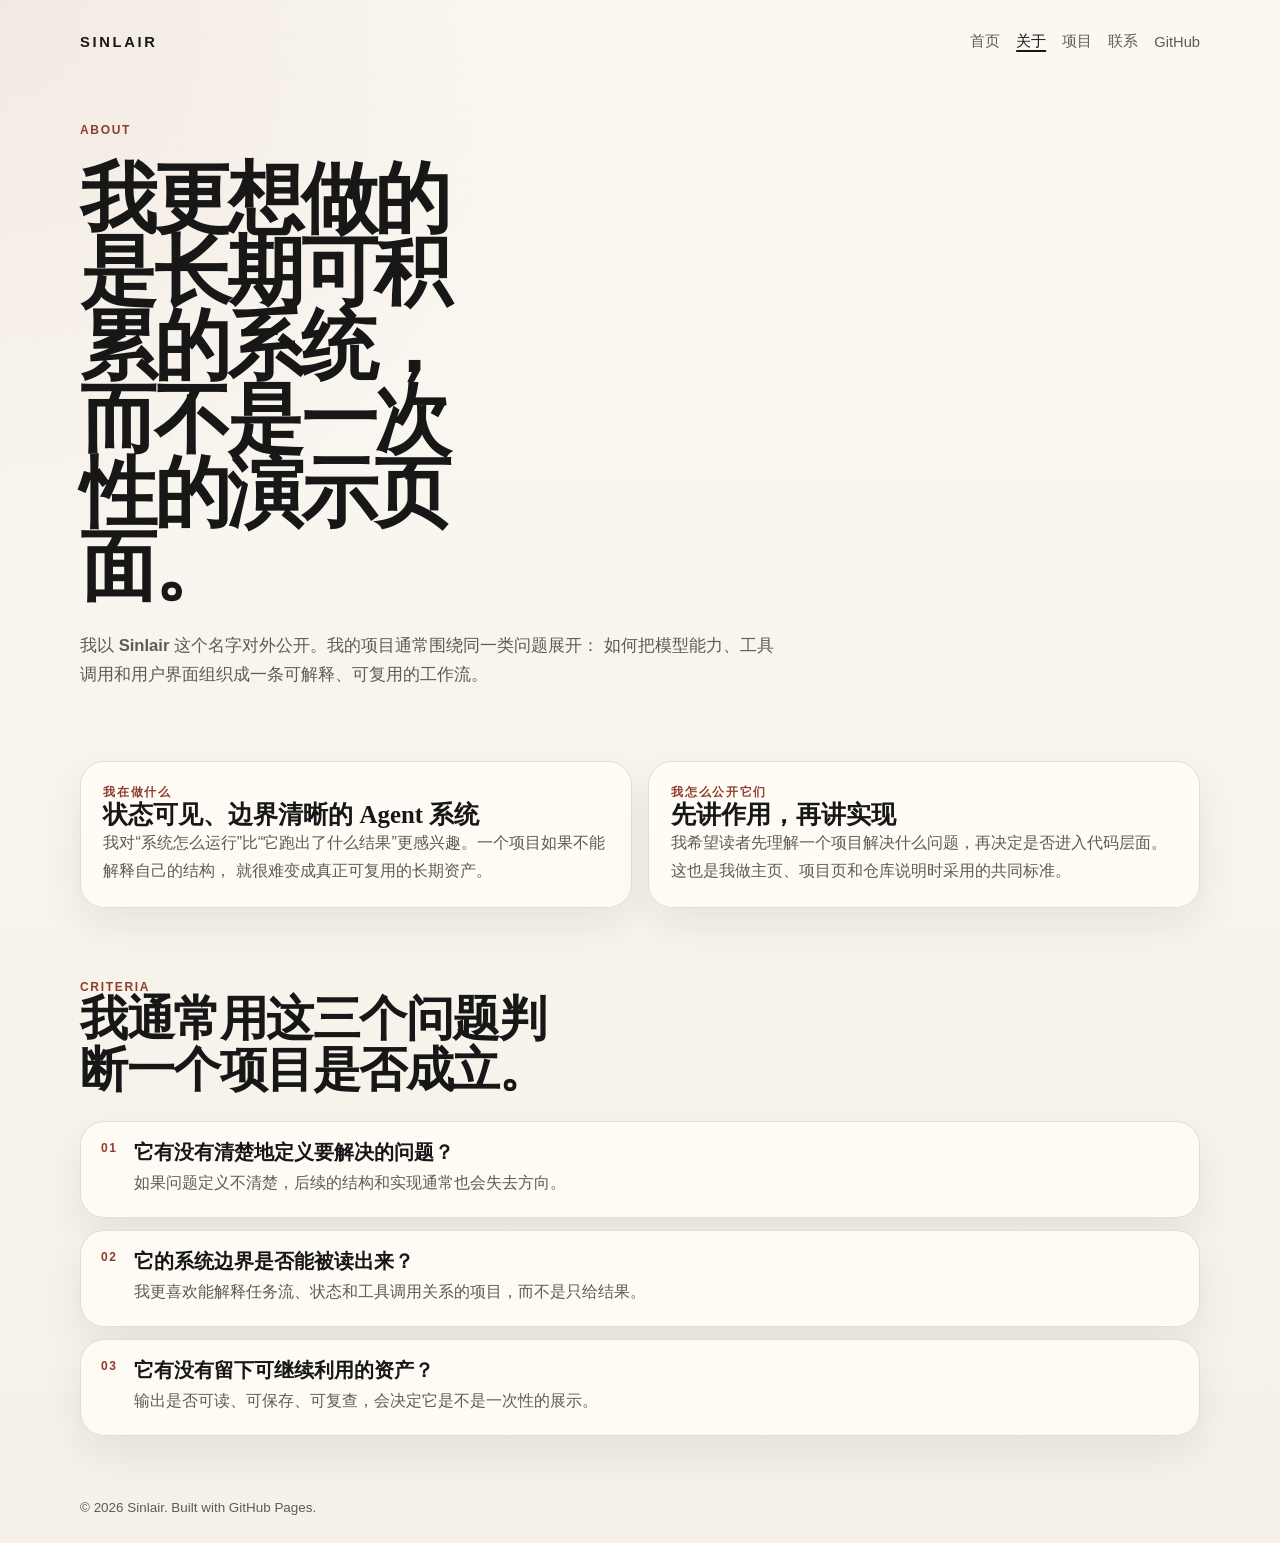
==== commit 420c5c0a: "Refine portfolio layout and simplify design" ====
--- a/about.html
+++ b/about.html
@@ -7,17 +7,13 @@
     name="description"
     content="Sinlair 的关于页，介绍个人方向、项目判断标准和公开表达方式。"
   >
-  <meta name="theme-color" content="#f4efe6">
+  <meta name="theme-color" content="#f5f1e8">
   <title>Sinlair | 关于</title>
   <link rel="icon" type="image/svg+xml" href="./favicon.svg">
   <link rel="stylesheet" href="./styles.css">
 </head>
 <body data-page="about">
   <div class="page-shell">
-    <div class="ambient ambient-left" aria-hidden="true"></div>
-    <div class="ambient ambient-right" aria-hidden="true"></div>
-    <div class="grid-overlay" aria-hidden="true"></div>
-
     <header class="site-header">
       <a class="brand" href="./index.html">SINLAIR</a>
       <div class="header-rail">
@@ -27,78 +23,72 @@
           <a href="./projects.html" data-nav="projects">项目</a>
           <a href="./contact.html" data-nav="contact">联系</a>
         </nav>
-        <a class="header-cta" href="https://github.com/Sinlair" target="_blank" rel="noreferrer">GitHub</a>
+        <a class="header-link" href="https://github.com/Sinlair" target="_blank" rel="noreferrer">GitHub</a>
       </div>
     </header>
 
-    <main class="dashboard">
-      <section class="panel intro-panel">
-        <p class="eyebrow">关于</p>
-        <h1>
-          我怎样把
-          <span class="accent-word">公开作品</span>
-          组织成一套长期资产
-        </h1>
-        <p class="hero-text">
-          我以 <strong>Sinlair</strong> 这个名字对外公开。我的仓库有一个共同点：
-          不只做功能，也尽量把过程、意图和结构保留下来。
+    <main class="page-main">
+      <section class="section section-narrow reveal">
+        <p class="section-kicker">About</p>
+        <h1>我更想做的是长期可积累的系统，而不是一次性的演示页面。</h1>
+        <p class="page-intro">
+          我以 <strong>Sinlair</strong> 这个名字对外公开。我的项目通常围绕同一类问题展开：
+          如何把模型能力、工具调用和用户界面组织成一条可解释、可复用的工作流。
         </p>
-        <div class="fact-strip">
-          <article class="fact-pill">
-            <span class="detail-label">身份</span>
-            <strong>以 Sinlair 公开活动的学生开发者</strong>
+      </section>
+
+      <section class="section reveal">
+        <div class="card-grid card-grid-two">
+          <article class="content-card">
+            <span class="meta-label">我在做什么</span>
+            <h2>状态可见、边界清晰的 Agent 系统</h2>
+            <p>
+              我对“系统怎么运行”比“它跑出了什么结果”更感兴趣。一个项目如果不能解释自己的结构，
+              就很难变成真正可复用的长期资产。
+            </p>
           </article>
-          <article class="fact-pill">
-            <span class="detail-label">偏好</span>
-            <strong>更看重工作流产品，而不是一次性 Demo</strong>
-          </article>
-          <article class="fact-pill">
-            <span class="detail-label">标准</span>
-            <strong>系统要可读，过程要可见，输出要可留存</strong>
+          <article class="content-card">
+            <span class="meta-label">我怎么公开它们</span>
+            <h2>先讲作用，再讲实现</h2>
+            <p>
+              我希望读者先理解一个项目解决什么问题，再决定是否进入代码层面。
+              这也是我做主页、项目页和仓库说明时采用的共同标准。
+            </p>
           </article>
         </div>
       </section>
 
-      <section class="panel side-panel">
-        <div class="status-pill">
-          <span class="dot"></span>
-          当前关注
+      <section class="section reveal">
+        <div class="section-head">
+          <div>
+            <p class="section-kicker">Criteria</p>
+            <h2>我通常用这三个问题判断一个项目是否成立。</h2>
+          </div>
         </div>
-        <h3>我优先做什么</h3>
-        <ul class="compact-list">
-          <li>状态可见、边界清晰的 Agent 系统。</li>
-          <li>不只生成答案，而是组织完整任务流的产品。</li>
-          <li>让别人能快速读懂的项目表达方式。</li>
-        </ul>
-      </section>
 
-      <section class="panel detail-panel">
-        <p class="eyebrow">方法</p>
-        <h3>我怎么判断一个项目是否成立</h3>
-        <ul class="compact-list">
-          <li>仓库需要先说清楚它到底在解决什么问题。</li>
-          <li>技术结构要能被检查，而不是只看到一层结果。</li>
-          <li>输出结果要能沉淀下来，而不是只做一次演示。</li>
-        </ul>
-      </section>
-
-      <section class="panel detail-panel">
-        <p class="eyebrow">关注点</p>
-        <h3>反复出现的主题</h3>
-        <ul class="compact-list">
-          <li>运行时编排与任务状态管理。</li>
-          <li>多角色路由与复杂任务拆解。</li>
-          <li>围绕模型能力做更接近产品的界面。</li>
-        </ul>
-      </section>
-
-      <section class="panel detail-panel">
-        <p class="eyebrow">公开标准</p>
-        <h3>为什么要做这个站点</h3>
-        <p>
-          这个站点本身就是项目工作的一部分。它给仓库补上结构、上下文和对外入口，
-          比直接把别人丢进源代码里更容易建立理解，也更接近真正的产品展示方式。
-        </p>
+        <div class="stack-list">
+          <article class="stack-item">
+            <span class="stack-index">01</span>
+            <div>
+              <h3>它有没有清楚地定义要解决的问题？</h3>
+              <p>如果问题定义不清楚，后续的结构和实现通常也会失去方向。</p>
+            </div>
+          </article>
+          <article class="stack-item">
+            <span class="stack-index">02</span>
+            <div>
+              <h3>它的系统边界是否能被读出来？</h3>
+              <p>我更喜欢能解释任务流、状态和工具调用关系的项目，而不是只给结果。</p>
+            </div>
+          </article>
+          <article class="stack-item">
+            <span class="stack-index">03</span>
+            <div>
+              <h3>它有没有留下可继续利用的资产？</h3>
+              <p>输出是否可读、可保存、可复查，会决定它是不是一次性的展示。</p>
+            </div>
+          </article>
+        </div>
       </section>
     </main>
 
--- a/styles.css
+++ b/styles.css
@@ -1,36 +1,20 @@
 :root {
-  --bg: #f4efe6;
-  --bg-deep: #e0d8ca;
-  --surface: rgba(255, 250, 242, 0.78);
-  --surface-strong: rgba(255, 249, 240, 0.94);
-  --surface-muted: rgba(255, 255, 255, 0.44);
-  --text: #182229;
-  --muted: #5f6c72;
-  --muted-strong: #45535a;
-  --line: rgba(24, 34, 41, 0.12);
-  --line-strong: rgba(24, 34, 41, 0.2);
-  --accent: #c85a32;
-  --accent-deep: #9f421f;
-  --accent-alt: #1f6c73;
-  --accent-soft: rgba(200, 90, 50, 0.12);
-  --shadow: 0 24px 60px rgba(57, 46, 34, 0.12);
-  --shadow-soft: 0 16px 38px rgba(57, 46, 34, 0.08);
-  --radius-xl: 32px;
+  --bg: #f5f1e8;
+  --bg-soft: #fbf8f2;
+  --surface: rgba(255, 252, 246, 0.9);
+  --surface-strong: #fffdf9;
+  --text: #171717;
+  --muted: #5f5a54;
+  --line: rgba(23, 23, 23, 0.12);
+  --line-strong: rgba(23, 23, 23, 0.2);
+  --accent: #8f3d2f;
+  --accent-soft: rgba(143, 61, 47, 0.1);
+  --shadow: 0 18px 42px rgba(25, 22, 18, 0.07);
   --radius-lg: 24px;
   --radius-md: 18px;
-  --radius-sm: 14px;
-  --font-sans: "Avenir Next", "Segoe UI", "PingFang SC", "Microsoft YaHei", sans-serif;
+  --radius-sm: 12px;
+  --font-sans: "Avenir Next", "Segoe UI", "PingFang SC", "Hiragino Sans GB", "Microsoft YaHei", sans-serif;
   --font-serif: "Iowan Old Style", "Noto Serif SC", "Source Han Serif SC", "Songti SC", serif;
-  --pointer-x: 50%;
-  --pointer-y: 32%;
-  --panel-raise: 0px;
-  --panel-tilt-x: 0deg;
-  --panel-tilt-y: 0deg;
-  --panel-glow: 0;
-  --reveal-distance: 24px;
-  --scroll-progress: 0;
-  --cursor-x: 50vw;
-  --cursor-y: 30vh;
 }
 
 * {
@@ -46,75 +30,26 @@
   min-height: 100vh;
   color: var(--text);
   background:
-    radial-gradient(circle at top left, rgba(200, 90, 50, 0.18), transparent 26%),
-    radial-gradient(circle at 88% 18%, rgba(31, 108, 115, 0.16), transparent 22%),
-    linear-gradient(180deg, var(--bg) 0%, var(--bg-deep) 100%);
+    radial-gradient(circle at top left, rgba(143, 61, 47, 0.08), transparent 28%),
+    linear-gradient(180deg, var(--bg-soft) 0%, var(--bg) 100%);
   font-family: var(--font-sans);
-  overflow-x: hidden;
-}
-
-body::before,
-body::after {
+}
+
+body::before {
   content: "";
   position: fixed;
   inset: 0;
+  background:
+    linear-gradient(rgba(23, 23, 23, 0.02) 1px, transparent 1px),
+    linear-gradient(90deg, rgba(23, 23, 23, 0.02) 1px, transparent 1px);
+  background-size: 36px 36px;
+  mask-image: linear-gradient(to bottom, rgba(0, 0, 0, 0.2), transparent 80%);
   pointer-events: none;
   z-index: 0;
 }
 
-body::before {
-  inset: -18%;
-  background:
-    radial-gradient(circle at var(--pointer-x) var(--pointer-y), rgba(200, 90, 50, 0.14), transparent 16%),
-    radial-gradient(circle at calc(var(--pointer-x) - 12%) calc(var(--pointer-y) + 7%), rgba(31, 108, 115, 0.12), transparent 18%);
-  transition: opacity 220ms ease;
-}
-
-body::after {
-  background:
-    linear-gradient(180deg, rgba(255, 255, 255, 0.42), transparent 22%),
-    repeating-linear-gradient(
-      115deg,
-      rgba(24, 34, 41, 0.018) 0 1px,
-      transparent 1px 44px
-    );
-  opacity: 0.8;
-}
-
-.scroll-progress,
-.cursor-aura {
-  position: fixed;
-  pointer-events: none;
-  z-index: 4;
-}
-
-.scroll-progress {
-  inset: 0 auto auto 0;
-  width: 100%;
-  height: 4px;
-  transform-origin: 0 50%;
-  transform: scaleX(var(--scroll-progress));
-  background: linear-gradient(90deg, var(--accent), #f0b36a 52%, var(--accent-alt));
-  box-shadow: 0 0 22px rgba(200, 90, 50, 0.35);
-}
-
-.cursor-aura {
-  left: -110px;
-  top: -110px;
-  width: 220px;
-  height: 220px;
-  border-radius: 50%;
-  background:
-    radial-gradient(circle, rgba(255, 255, 255, 0.72) 0%, rgba(255, 255, 255, 0.22) 18%, rgba(200, 90, 50, 0.18) 34%, rgba(31, 108, 115, 0.12) 52%, transparent 72%);
-  filter: blur(10px);
-  opacity: 0.72;
-  mix-blend-mode: screen;
-  transform: translate3d(var(--cursor-x), var(--cursor-y), 0);
-  transition: opacity 180ms ease;
-}
-
 ::selection {
-  background: rgba(200, 90, 50, 0.18);
+  background: rgba(143, 61, 47, 0.18);
 }
 
 a {
@@ -129,651 +64,159 @@
 
 a:focus-visible,
 button:focus-visible {
-  outline: 2px solid rgba(200, 90, 50, 0.45);
+  outline: 2px solid rgba(143, 61, 47, 0.4);
   outline-offset: 3px;
 }
 
 .page-shell {
   position: relative;
   min-height: 100vh;
-  padding: 1rem 0 1.4rem;
-}
-
-.ambient {
-  position: fixed;
-  width: 26rem;
-  height: 26rem;
-  border-radius: 50%;
-  filter: blur(76px);
-  opacity: 0.52;
-  pointer-events: none;
-  z-index: 0;
-}
-
-.ambient-left {
-  top: -8rem;
-  left: -8rem;
-  background: rgba(200, 90, 50, 0.2);
-  animation: drift-left 16s ease-in-out infinite;
-}
-
-.ambient-right {
-  right: -8rem;
-  top: 18rem;
-  background: rgba(31, 108, 115, 0.18);
-  animation: drift-right 18s ease-in-out infinite;
-}
-
-.grid-overlay {
-  position: fixed;
-  inset: 0;
-  background-image:
-    linear-gradient(rgba(24, 34, 41, 0.045) 1px, transparent 1px),
-    linear-gradient(90deg, rgba(24, 34, 41, 0.045) 1px, transparent 1px);
-  background-size: 40px 40px;
-  mask-image: linear-gradient(to bottom, rgba(0, 0, 0, 0.72), transparent 90%);
-  pointer-events: none;
-  z-index: 0;
+  padding: 1rem 0 1.5rem;
 }
 
 .site-header,
-.dashboard,
+.page-main,
 .site-footer {
   position: relative;
   z-index: 1;
-  width: min(1240px, calc(100% - 2rem));
+  width: min(1120px, calc(100% - 2rem));
   margin: 0 auto;
 }
 
 .site-header {
-  position: sticky;
-  top: 1rem;
   display: flex;
   align-items: center;
   justify-content: space-between;
   gap: 1rem;
-  padding: 0.8rem 1rem;
-  border: 1px solid var(--line);
-  border-radius: 999px;
-  background: rgba(255, 249, 241, 0.74);
-  backdrop-filter: blur(18px);
-  box-shadow: var(--shadow-soft);
-  overflow: hidden;
+  padding: 1rem 0 0;
 }
 
 .brand {
   font-size: 0.92rem;
   font-weight: 800;
-  letter-spacing: 0.2em;
-  color: var(--text);
-  transition: color 180ms ease, letter-spacing 180ms ease;
-}
-
-.brand:hover,
-.brand:focus-visible {
-  color: var(--accent);
-  letter-spacing: 0.22em;
+  letter-spacing: 0.18em;
 }
 
 .header-rail {
   display: flex;
   align-items: center;
-  gap: 0.7rem;
+  gap: 1rem;
 }
 
 .site-nav {
   display: flex;
   flex-wrap: wrap;
-  gap: 0.45rem;
-  padding: 0.32rem;
-  border: 1px solid var(--line);
-  border-radius: 999px;
-  background: rgba(255, 255, 255, 0.4);
+  gap: 1rem;
 }
 
 .site-nav a,
-.header-cta {
-  padding: 0.46rem 0.82rem;
-  border-radius: 999px;
+.header-link {
   color: var(--muted);
-  font-size: 0.88rem;
-  font-weight: 600;
-  transition: color 160ms ease, background-color 160ms ease, transform 180ms ease;
+  font-size: 0.92rem;
+  transition: color 160ms ease;
 }
 
 .site-nav a:hover,
 .site-nav a:focus-visible,
-.header-cta:hover,
-.header-cta:focus-visible {
+.site-nav a.is-current,
+.header-link:hover,
+.header-link:focus-visible {
   color: var(--text);
-  background: rgba(255, 255, 255, 0.54);
-  transform: translateY(-1px);
 }
 
 .site-nav a.is-current {
-  background: var(--text);
-  color: #fbf6ef;
-}
-
-.header-cta {
-  border: 1px solid var(--line);
-  background: linear-gradient(135deg, rgba(200, 90, 50, 0.14), rgba(31, 108, 115, 0.12));
-}
-
-.dashboard {
-  display: grid;
-  gap: 1rem;
-  padding: 1.1rem 0 1.2rem;
-  align-content: start;
-}
-
-.panel {
-  position: relative;
-  padding: 1.4rem;
-  border: 1px solid var(--line);
-  border-radius: var(--radius-xl);
-  background:
-    linear-gradient(180deg, rgba(255, 252, 246, 0.9) 0%, rgba(250, 242, 232, 0.72) 100%);
-  box-shadow: var(--shadow);
-  backdrop-filter: blur(18px);
-  overflow: hidden;
-  transform:
-    perspective(1400px)
-    rotateX(var(--panel-tilt-x))
-    rotateY(var(--panel-tilt-y))
-    translateY(var(--panel-raise));
-  transform-style: preserve-3d;
-  transition:
-    transform 260ms ease,
-    border-color 220ms ease,
-    box-shadow 220ms ease,
-    opacity 520ms ease,
-    filter 520ms ease;
-}
-
-.panel::before,
-.panel::after {
-  content: "";
-  position: absolute;
-  pointer-events: none;
-}
-
-.panel::before {
-  inset: 0;
-  background:
-    radial-gradient(circle at var(--pointer-x) var(--pointer-y), rgba(255, 255, 255, calc(0.25 * var(--panel-glow))), transparent 36%),
-    linear-gradient(145deg, rgba(200, 90, 50, 0.1), rgba(31, 108, 115, 0.05));
-  opacity: calc(0.5 + (0.25 * var(--panel-glow)));
-}
-
-.panel::after {
-  inset: 1px;
-  border-radius: calc(var(--radius-xl) - 2px);
-  border: 1px solid rgba(255, 255, 255, 0.46);
-}
-
-.panel > * {
-  position: relative;
-  z-index: 1;
-}
-
-.panel.is-hovered {
-  --panel-raise: -6px;
-  border-color: rgba(200, 90, 50, 0.18);
-  box-shadow: 0 28px 62px rgba(57, 46, 34, 0.16);
-}
-
-body[data-page="home"] .dashboard {
-  grid-template-columns: minmax(0, 1.2fr) minmax(0, 1.05fr) minmax(280px, 0.9fr);
-  grid-template-areas:
-    "hero hero profile"
-    "about featured profile"
-    "workflow featured links";
-}
-
-body[data-page="about"] .dashboard {
-  grid-template-columns: minmax(0, 1.2fr) minmax(0, 1fr) minmax(270px, 0.88fr);
-  grid-template-areas:
-    "intro intro side"
-    "method focus public";
-}
-
-body[data-page="projects"] .dashboard {
-  grid-template-columns: minmax(0, 1fr) minmax(0, 1fr) minmax(270px, 0.86fr);
-  grid-template-areas:
-    "intro intro side"
-    "reagent travel side";
-}
-
-body[data-page="contact"] .dashboard {
-  grid-template-columns: minmax(0, 1.15fr) minmax(0, 1fr) minmax(0, 1fr);
-  grid-template-areas:
-    "intro intro side"
-    "github reagent travel";
-}
-
-.hero-panel,
-.intro-panel {
-  display: flex;
-  flex-direction: column;
-  gap: 1rem;
-}
-
-body[data-page="home"] .hero-panel {
-  grid-area: hero;
-  padding: 1.55rem;
-}
-
-body[data-page="about"] .intro-panel,
-body[data-page="projects"] .intro-panel,
-body[data-page="contact"] .intro-panel {
-  grid-area: intro;
-}
-
-.profile-panel,
-.side-panel {
-  display: grid;
-  gap: 0.95rem;
-  align-content: start;
-}
-
-body[data-page="home"] .profile-panel {
-  grid-area: profile;
-}
-
-body[data-page="about"] .side-panel,
-body[data-page="projects"] .side-panel,
-body[data-page="contact"] .side-panel {
-  grid-area: side;
-}
-
-body[data-page="home"] .about-panel {
-  grid-area: about;
-}
-
-body[data-page="home"] .workflow-panel {
-  grid-area: workflow;
-}
-
-body[data-page="home"] .projects-panel {
-  grid-area: featured;
-}
-
-body[data-page="home"] .links-panel {
-  grid-area: links;
-}
-
-.detail-panel:nth-of-type(3) {
-  grid-area: method;
-}
-
-.detail-panel:nth-of-type(4) {
-  grid-area: focus;
-}
-
-.detail-panel:nth-of-type(5) {
-  grid-area: public;
-}
-
-body[data-page="contact"] .detail-panel:nth-of-type(3) {
-  grid-area: github;
-}
-
-body[data-page="contact"] .detail-panel:nth-of-type(4) {
-  grid-area: reagent;
-}
-
-body[data-page="contact"] .detail-panel:nth-of-type(5) {
-  grid-area: travel;
-}
-
-body[data-page="projects"] .project-detail:nth-of-type(3) {
-  grid-area: reagent;
-}
-
-body[data-page="projects"] .project-detail:nth-of-type(4) {
-  grid-area: travel;
-}
-
-.hero-layout {
-  display: grid;
-  grid-template-columns: minmax(0, 1.34fr) minmax(260px, 0.9fr);
-  gap: 1rem;
-  align-items: start;
-}
-
-.hero-main,
-.hero-aside,
-.profile-copy,
-.bullet-grid,
-.process-list,
-.feature-grid,
-.entry-list,
-.hero-scene {
-  display: grid;
-  gap: 0.85rem;
-}
-
-.hero-main {
-  gap: 1rem;
-}
-
-.eyebrow,
-.project-topline,
-.detail-label,
-.step-index {
+  text-decoration: underline;
+  text-underline-offset: 0.24em;
+  text-decoration-thickness: 2px;
+}
+
+.page-main {
+  display: grid;
+  gap: 4.5rem;
+  padding: 4.5rem 0 4rem;
+}
+
+.section {
+  display: grid;
+  gap: 1.6rem;
+}
+
+.section-narrow {
+  max-width: 56rem;
+}
+
+.section-slim {
+  max-width: 52rem;
+}
+
+.section-kicker,
+.card-topline,
+.meta-label,
+.stack-index {
   margin: 0;
   color: var(--accent);
-  font-size: 0.72rem;
-  font-weight: 800;
-  letter-spacing: 0.16em;
-  text-transform: uppercase;
-}
-
-.hero-panel h1,
-.intro-panel h1,
-.profile-panel h2,
-.hero-aside h2,
-.side-panel h3,
-.about-panel h3,
-.workflow-panel h3,
-.projects-panel h3,
-.links-panel h3,
-.detail-panel h3,
-.project-detail h3,
-.feature-card h4,
-.bullet-card h4,
-.kpi-card strong,
-.entry-card strong {
-  margin: 0;
-  font-family: var(--font-serif);
-}
-
-.hero-panel h1,
-.intro-panel h1 {
-  max-width: 10ch;
-  font-size: clamp(2.7rem, 5vw, 5rem);
-  line-height: 0.98;
-  letter-spacing: -0.035em;
-}
-
-body[data-page="home"] .hero-panel h1 {
-  max-width: 8ch;
-}
-
-body:not([data-page="home"]) .intro-panel h1 {
-  max-width: 11ch;
-  font-size: clamp(2.2rem, 4vw, 4rem);
-  line-height: 1.02;
-}
-
-body[data-page="projects"] .intro-panel h1,
-body[data-page="contact"] .intro-panel h1 {
-  max-width: 10ch;
-  font-size: clamp(1.95rem, 3.2vw, 3.2rem);
-}
-
-.hero-rotator,
-.accent-word {
-  color: var(--accent);
-}
-
-.hero-rotator {
-  display: inline-block;
-  min-width: 4.8em;
-  text-shadow: 0 10px 22px rgba(200, 90, 50, 0.18);
-}
-
-.hero-rotator.is-swapping {
-  animation: word-swap 360ms ease;
-}
-
-.hero-text,
-.profile-copy p,
-.signal-item p,
-.bullet-card p,
-.kpi-card p,
-.feature-card p,
-.detail-panel p,
-.project-detail p,
-.entry-card span:last-child,
-.fact-pill p {
-  margin: 0;
-  color: var(--muted);
-  line-height: 1.65;
-}
-
-.hero-text {
-  max-width: 46rem;
-  font-size: 0.98rem;
-}
-
-.hero-marquee {
-  position: relative;
-  overflow: hidden;
-  mask-image: linear-gradient(90deg, transparent, rgba(0, 0, 0, 0.96) 10%, rgba(0, 0, 0, 0.96) 90%, transparent);
-}
-
-.hero-marquee-track {
-  display: flex;
-  gap: 0.7rem;
-  width: max-content;
-  animation: marquee-run 18s linear infinite;
-}
-
-.hero-marquee:hover .hero-marquee-track {
-  animation-play-state: paused;
-}
-
-.hero-marquee span {
-  display: inline-flex;
-  align-items: center;
-  min-height: 2rem;
-  padding: 0.35rem 0.8rem;
-  border: 1px solid rgba(24, 34, 41, 0.1);
-  border-radius: 999px;
-  background: rgba(255, 255, 255, 0.42);
-  color: var(--muted-strong);
-  font-size: 0.78rem;
-  white-space: nowrap;
-}
-
-.hero-scene {
-  position: relative;
-  min-height: 240px;
-  margin-bottom: 0.1rem;
-  border: 1px solid rgba(24, 34, 41, 0.08);
-  border-radius: calc(var(--radius-lg) + 2px);
-  background:
-    radial-gradient(circle at center, rgba(255, 255, 255, 0.8), transparent 34%),
-    linear-gradient(145deg, rgba(200, 90, 50, 0.16), rgba(31, 108, 115, 0.1));
-  overflow: hidden;
-  isolation: isolate;
-}
-
-.hero-scene::before,
-.hero-scene::after {
-  content: "";
-  position: absolute;
-  inset: 0;
-  pointer-events: none;
-  z-index: 0;
-}
-
-.hero-scene::before {
-  background:
-    conic-gradient(from 180deg, transparent 0deg, rgba(255, 255, 255, 0.24) 80deg, transparent 180deg),
-    radial-gradient(circle at center, transparent 52%, rgba(255, 255, 255, 0.08) 54%, transparent 64%);
-  animation: scene-sweep 8s linear infinite;
-}
-
-.hero-scene::after {
-  background:
-    linear-gradient(180deg, rgba(255, 255, 255, 0.2), transparent 46%),
-    radial-gradient(circle at 50% 50%, rgba(255, 255, 255, 0.32), transparent 52%);
-}
-
-.hero-grid,
-.orbit-ring,
-.orbit-core,
-.orbit-node,
-.signal-beam,
-.floating-chip {
-  position: absolute;
-}
-
-.hero-scene > * {
-  z-index: 1;
-}
-
-.hero-grid {
-  inset: 0;
-  background-image:
-    linear-gradient(rgba(24, 34, 41, 0.06) 1px, transparent 1px),
-    linear-gradient(90deg, rgba(24, 34, 41, 0.06) 1px, transparent 1px);
-  background-size: 28px 28px;
-  opacity: 0.22;
-}
-
-.orbit-ring {
-  left: 50%;
-  top: 50%;
-  border-radius: 50%;
-  border: 1px solid rgba(24, 34, 41, 0.16);
-  transform: translate(-50%, -50%);
-}
-
-.orbit-ring-lg {
-  width: 15.5rem;
-  height: 15.5rem;
-  animation: orbit-spin 18s linear infinite;
-}
-
-.orbit-ring-md {
-  width: 11.5rem;
-  height: 11.5rem;
-  border-style: dashed;
-  animation: orbit-spin-reverse 14s linear infinite;
-}
-
-.orbit-ring-sm {
-  width: 7.5rem;
-  height: 7.5rem;
-  opacity: 0.9;
-  animation: orbit-spin 10s linear infinite;
-}
-
-.orbit-core {
-  left: 50%;
-  top: 50%;
-  display: grid;
-  gap: 0.22rem;
-  justify-items: center;
-  min-width: 8.8rem;
-  padding: 0.95rem 1rem;
-  border: 1px solid rgba(24, 34, 41, 0.1);
-  border-radius: 22px;
-  background: rgba(255, 250, 244, 0.78);
-  box-shadow: 0 18px 34px rgba(57, 46, 34, 0.12);
-  transform: translate(-50%, -50%);
-  z-index: 2;
-}
-
-.orbit-core span {
-  color: var(--accent);
-  font-size: 0.68rem;
+  font-size: 0.75rem;
   font-weight: 700;
   letter-spacing: 0.14em;
   text-transform: uppercase;
 }
 
-.orbit-core strong {
+.section h1,
+.section h2,
+.section h3,
+.summary-card h2 {
+  margin: 0;
   font-family: var(--font-serif);
+}
+
+.hero {
+  display: grid;
+  grid-template-columns: minmax(0, 1.55fr) minmax(300px, 0.95fr);
+  align-items: start;
+}
+
+.hero-copy,
+.hero-summary,
+.meta-list,
+.card-grid,
+.link-list,
+.project-stack,
+.stack-list {
+  display: grid;
+  gap: 1rem;
+}
+
+.hero-copy h1,
+.section-narrow h1 {
+  max-width: 11ch;
+  font-size: clamp(3rem, 6vw, 5.6rem);
+  line-height: 0.96;
+  letter-spacing: -0.045em;
+}
+
+.hero-lead,
+.page-intro,
+.content-card p,
+.summary-card p,
+.meta-list p,
+.stack-item p,
+.sheet-lead {
+  margin: 0;
+  color: var(--muted);
+  line-height: 1.75;
   font-size: 1rem;
-  line-height: 1.2;
-}
-
-.orbit-node {
-  width: 0.8rem;
-  height: 0.8rem;
-  border-radius: 50%;
-  background: linear-gradient(135deg, var(--accent), #f0b36a);
-  box-shadow: 0 0 0 0.28rem rgba(200, 90, 50, 0.12);
-  animation: node-pulse 2.8s ease-in-out infinite;
-  z-index: 2;
-}
-
-.orbit-node-a {
-  top: 18%;
-  left: 68%;
-}
-
-.orbit-node-b {
-  top: 62%;
-  left: 20%;
-  background: linear-gradient(135deg, var(--accent-alt), #78c6be);
-  box-shadow: 0 0 0 0.28rem rgba(31, 108, 115, 0.14);
-  animation-delay: -0.9s;
-}
-
-.orbit-node-c {
-  top: 74%;
-  left: 72%;
-  animation-delay: -1.6s;
-}
-
-.signal-beam {
-  left: 15%;
-  right: 14%;
-  top: 48%;
-  height: 2px;
-  background: linear-gradient(90deg, transparent, rgba(255, 255, 255, 0.2), rgba(200, 90, 50, 0.72), rgba(31, 108, 115, 0.6), transparent);
-  background-size: 200% 100%;
-  opacity: 0.7;
-  transform: rotate(-18deg);
-  animation: beam-scan 5.6s linear infinite;
-}
-
-.floating-chip {
-  display: inline-flex;
-  align-items: center;
-  justify-content: center;
-  min-height: 2rem;
-  padding: 0.34rem 0.72rem;
-  border: 1px solid rgba(24, 34, 41, 0.09);
-  border-radius: 999px;
-  background: rgba(255, 252, 247, 0.84);
-  color: var(--muted-strong);
-  font-size: 0.74rem;
-  font-weight: 700;
-  letter-spacing: 0.04em;
-  box-shadow: 0 12px 24px rgba(57, 46, 34, 0.08);
-  white-space: nowrap;
-  z-index: 2;
-}
-
-.chip-a {
-  top: 16%;
-  left: 8%;
-  animation: chip-float-a 7.4s ease-in-out infinite;
-}
-
-.chip-b {
-  right: 10%;
-  top: 22%;
-  animation: chip-float-b 6.4s ease-in-out infinite;
-}
-
-.chip-c {
-  left: 18%;
-  bottom: 18%;
-  animation: chip-float-c 8.2s ease-in-out infinite;
-}
-
-.action-row {
+}
+
+.hero-lead,
+.page-intro {
+  max-width: 44rem;
+  font-size: 1.04rem;
+}
+
+.hero-actions {
   display: flex;
   flex-wrap: wrap;
-  gap: 0.75rem;
+  gap: 0.85rem;
 }
 
 .button {
@@ -782,597 +225,263 @@
   justify-content: center;
   min-height: 2.9rem;
   padding: 0 1rem;
+  border-radius: 999px;
   border: 1px solid transparent;
-  border-radius: 999px;
-  font-size: 0.88rem;
+  font-size: 0.9rem;
   font-weight: 700;
-  transition: transform 180ms ease, box-shadow 180ms ease, border-color 180ms ease;
+  transition: transform 160ms ease, border-color 160ms ease, background-color 160ms ease;
 }
 
 .button:hover,
 .button:focus-visible {
-  transform: translateY(-2px);
-  box-shadow: 0 14px 24px rgba(57, 46, 34, 0.12);
+  transform: translateY(-1px);
 }
 
 .button-primary {
-  background: linear-gradient(135deg, var(--accent), var(--accent-alt));
-  color: #fffaf4;
+  background: var(--text);
+  color: #fffdf9;
 }
 
 .button-secondary {
-  background: rgba(255, 255, 255, 0.42);
   border-color: var(--line);
-}
-
-.kpi-grid {
-  display: grid;
+  background: rgba(255, 255, 255, 0.55);
+}
+
+.hero-summary {
+  padding-top: 0.35rem;
+}
+
+.summary-card,
+.content-card,
+.stack-item,
+.link-row {
+  border: 1px solid var(--line);
+  border-radius: var(--radius-lg);
+  background: var(--surface);
+  box-shadow: var(--shadow);
+}
+
+.summary-card,
+.content-card {
+  display: grid;
+  padding: 1.4rem;
+}
+
+.summary-card {
+  gap: 0.55rem;
+}
+
+.summary-card h2 {
+  font-size: 1.5rem;
+  line-height: 1.15;
+}
+
+.meta-list {
+  gap: 0.75rem;
+}
+
+.meta-list > div {
+  padding: 0.95rem 0 0;
+  border-top: 1px solid var(--line);
+}
+
+.meta-list > div:first-child {
+  padding-top: 0;
+  border-top: 0;
+}
+
+.section-head {
+  display: flex;
+  align-items: flex-end;
+  justify-content: space-between;
+  gap: 1rem;
+}
+
+.section-head h2 {
+  max-width: 20ch;
+  font-size: clamp(2rem, 4vw, 3rem);
+  line-height: 1.05;
+  letter-spacing: -0.03em;
+}
+
+.section-link {
+  color: var(--accent);
+  font-size: 0.92rem;
+  font-weight: 700;
+}
+
+.section-link:hover,
+.section-link:focus-visible {
+  text-decoration: underline;
+  text-underline-offset: 0.22em;
+}
+
+.card-grid-two {
+  grid-template-columns: repeat(2, minmax(0, 1fr));
+}
+
+.card-grid-three {
   grid-template-columns: repeat(3, minmax(0, 1fr));
-  gap: 0.75rem;
-}
-
-.kpi-card,
-.signal-item,
-.bullet-card,
-.process-step,
-.feature-card,
-.entry-card,
-.fact-pill,
-.detail-block {
-  padding: 0.95rem 1rem;
-  border: 1px solid rgba(24, 34, 41, 0.08);
-  border-radius: var(--radius-lg);
-  background: rgba(255, 255, 255, 0.4);
-}
-
-.kpi-card {
-  display: grid;
-  gap: 0.35rem;
-}
-
-.kpi-card span,
-.signal-item span,
-.entry-kicker {
-  color: var(--accent);
-  font-size: 0.72rem;
-  font-weight: 700;
-  letter-spacing: 0.08em;
-  text-transform: uppercase;
-}
-
-.kpi-card strong {
-  font-size: 1.05rem;
-  line-height: 1.25;
-}
-
-.accent-block {
-  display: grid;
-  gap: 0.45rem;
-  padding: 1.05rem 1.1rem;
-  border: 1px solid rgba(200, 90, 50, 0.16);
-  border-radius: var(--radius-lg);
-  background: linear-gradient(155deg, rgba(200, 90, 50, 0.14), rgba(31, 108, 115, 0.08));
-}
-
-.accent-block h2 {
-  font-size: 1.4rem;
-  line-height: 1.15;
-}
-
-.accent-block p {
-  margin: 0;
-  color: var(--muted-strong);
-  line-height: 1.6;
-}
-
-.badge-list,
-.tags {
-  display: flex;
-  flex-wrap: wrap;
-  gap: 0.5rem;
-}
-
-.badge-list span,
-.tags span {
-  padding: 0.34rem 0.62rem;
-  border: 1px solid var(--line);
-  border-radius: 999px;
-  background: rgba(255, 255, 255, 0.5);
-  font-size: 0.76rem;
-  color: var(--muted-strong);
-}
-
-.status-pill {
-  display: inline-flex;
-  align-items: center;
-  gap: 0.55rem;
-  justify-self: start;
-  padding: 0.42rem 0.8rem;
-  border: 1px solid var(--line);
-  border-radius: 999px;
-  background: rgba(255, 255, 255, 0.56);
-  color: var(--muted-strong);
-  font-size: 0.8rem;
-  animation: pulse-shell 4.2s ease-in-out infinite;
-}
-
-.dot {
-  width: 0.55rem;
-  height: 0.55rem;
-  border-radius: 50%;
-  background: #16834e;
-  box-shadow: 0 0 0 0.2rem rgba(22, 131, 78, 0.14);
-  animation: dot-pulse 1.9s ease-out infinite;
-}
-
-.profile-header {
-  display: flex;
-  align-items: center;
-  gap: 0.9rem;
-}
-
-.avatar {
-  width: 84px;
-  height: 84px;
-  border-radius: 24px;
-  border: 1px solid rgba(24, 34, 41, 0.12);
-  object-fit: cover;
-  box-shadow: 0 12px 26px rgba(57, 46, 34, 0.12);
-}
-
-.profile-meta {
-  display: grid;
-  gap: 0.22rem;
-}
-
-.profile-meta h2 {
-  font-size: 1.6rem;
-  line-height: 1.1;
-}
-
-.profile-meta p {
-  margin: 0;
-  color: var(--muted);
-  font-size: 0.9rem;
-}
-
-.signal-list {
-  display: grid;
-  gap: 0.75rem;
-}
-
-.signal-item {
-  display: grid;
-  gap: 0.25rem;
-}
-
-.signal-item strong {
-  font-size: 0.98rem;
-  line-height: 1.35;
-}
-
-.bullet-grid {
-  gap: 0.75rem;
-}
-
-.bullet-card h4,
-.feature-card h4,
-.detail-panel h3,
-.project-detail h3,
-.about-panel h3,
-.workflow-panel h3,
-.projects-panel h3,
-.links-panel h3,
-.side-panel h3 {
-  font-size: 1.36rem;
-  line-height: 1.18;
-}
-
-.bullet-card p,
-.feature-card p,
-.detail-panel p,
-.project-detail p {
-  font-size: 0.9rem;
-}
-
-.compact-list {
+}
+
+.content-card h2,
+.content-card h3,
+.project-card h3 {
+  font-size: 1.55rem;
+  line-height: 1.12;
+}
+
+.project-card {
+  gap: 0.95rem;
+}
+
+.plain-list {
   margin: 0;
   padding: 0;
   list-style: none;
   display: grid;
-  gap: 0.55rem;
-}
-
-.compact-list li {
+  gap: 0.65rem;
+}
+
+.plain-list li {
   position: relative;
   padding-left: 1rem;
   color: var(--muted);
-  line-height: 1.6;
-}
-
-.compact-list li::before {
+  line-height: 1.65;
+}
+
+.plain-list li::before {
   content: "";
   position: absolute;
   left: 0;
-  top: 0.78rem;
-  width: 0.36rem;
-  height: 0.36rem;
+  top: 0.76rem;
+  width: 0.34rem;
+  height: 0.34rem;
   border-radius: 50%;
-  background: linear-gradient(135deg, var(--accent), var(--accent-alt));
+  background: var(--accent);
   transform: translateY(-50%);
 }
 
-.process-list {
+.tag-row {
+  display: flex;
+  flex-wrap: wrap;
+  gap: 0.55rem;
+}
+
+.tag-row span {
+  padding: 0.3rem 0.65rem;
+  border: 1px solid var(--line);
+  border-radius: 999px;
+  color: var(--muted);
+  font-size: 0.78rem;
+}
+
+.link-list {
   gap: 0.75rem;
 }
 
-.process-step {
+.link-row {
+  display: flex;
+  align-items: center;
+  justify-content: space-between;
+  gap: 1rem;
+  padding: 1.15rem 1.25rem;
+  transition: transform 160ms ease, border-color 160ms ease;
+}
+
+.link-row:hover,
+.link-row:focus-visible {
+  transform: translateY(-1px);
+  border-color: var(--line-strong);
+}
+
+.link-row span {
+  color: var(--accent);
+  font-size: 0.78rem;
+  font-weight: 700;
+  letter-spacing: 0.1em;
+  text-transform: uppercase;
+}
+
+.link-row strong {
+  font-family: var(--font-serif);
+  font-size: 1.08rem;
+  line-height: 1.35;
+  font-weight: 600;
+  text-align: right;
+}
+
+.stack-list {
+  gap: 0.75rem;
+}
+
+.stack-item {
   display: grid;
   grid-template-columns: auto 1fr;
-  gap: 0.85rem;
-  align-items: start;
-}
-
-.process-step strong {
-  display: block;
-  margin-bottom: 0.18rem;
-  font-size: 0.98rem;
-  color: var(--text);
-}
-
-.process-step p {
-  margin: 0;
-  color: var(--muted);
-  line-height: 1.58;
-}
-
-.panel-head,
-.feature-head,
-.project-detail-head {
+  gap: 1rem;
+  padding: 1.2rem 1.25rem;
+}
+
+.stack-item h3 {
+  margin: 0 0 0.3rem;
+  font-size: 1.24rem;
+  line-height: 1.2;
+}
+
+.project-stack {
+  gap: 1rem;
+}
+
+.project-sheet {
+  gap: 1rem;
+}
+
+.sheet-head {
   display: flex;
   align-items: flex-start;
   justify-content: space-between;
-  gap: 0.9rem;
-}
-
-.panel-head {
-  margin-bottom: 0.25rem;
-}
-
-.feature-grid {
+  gap: 1rem;
+}
+
+.sheet-head h2 {
+  font-size: 1.75rem;
+  line-height: 1.1;
+}
+
+.sheet-lead {
+  max-width: 52rem;
+}
+
+.sheet-grid {
+  display: grid;
   grid-template-columns: repeat(2, minmax(0, 1fr));
-  gap: 0.85rem;
-}
-
-.feature-card,
-.project-detail {
-  display: grid;
-  gap: 0.75rem;
-}
-
-.feature-card {
-  align-content: start;
-}
-
-.feature-card h4 {
-  font-size: 1.25rem;
-}
-
-.text-link {
-  color: var(--accent);
-  font-size: 0.82rem;
-  font-weight: 700;
-  transition: transform 180ms ease, letter-spacing 180ms ease;
-}
-
-.text-link:hover,
-.text-link:focus-visible {
-  transform: translateX(3px);
-  letter-spacing: 0.03em;
-}
-
-.entry-list {
-  gap: 0.72rem;
-}
-
-.entry-card {
-  display: grid;
-  gap: 0.24rem;
-  transition: transform 180ms ease, border-color 180ms ease, box-shadow 180ms ease;
-}
-
-.entry-card strong {
-  font-size: 1rem;
-  line-height: 1.3;
-}
-
-.entry-card:hover,
-.entry-card:focus-visible {
-  transform: translateX(4px);
-  border-color: rgba(200, 90, 50, 0.28);
-  box-shadow: 0 12px 24px rgba(57, 46, 34, 0.1);
-}
-
-.fact-strip {
-  display: grid;
-  grid-template-columns: repeat(3, minmax(0, 1fr));
-  gap: 0.75rem;
-}
-
-.fact-pill {
-  display: grid;
-  gap: 0.35rem;
-}
-
-.fact-pill strong {
-  font-size: 0.95rem;
-  line-height: 1.45;
-}
-
-.detail-panel,
-.project-detail {
-  align-content: start;
-}
-
-.detail-block {
-  display: grid;
-  gap: 0.32rem;
-  padding: 0.78rem 0.82rem;
-}
-
-.detail-block p,
-.detail-block .compact-list {
-  font-size: 0.88rem;
-}
-
-.panel.is-visible .kpi-card,
-.panel.is-visible .signal-item,
-.panel.is-visible .bullet-card,
-.panel.is-visible .process-step,
-.panel.is-visible .feature-card,
-.panel.is-visible .entry-card,
-.panel.is-visible .fact-pill,
-.panel.is-visible .detail-block {
-  animation: inner-rise 720ms cubic-bezier(0.2, 0.9, 0.2, 1) both;
-}
-
-.panel.is-visible .kpi-card:nth-child(1),
-.panel.is-visible .signal-item:nth-child(1),
-.panel.is-visible .bullet-card:nth-child(1),
-.panel.is-visible .process-step:nth-child(1),
-.panel.is-visible .feature-card:nth-child(1),
-.panel.is-visible .entry-card:nth-child(1),
-.panel.is-visible .fact-pill:nth-child(1),
-.panel.is-visible .detail-block:nth-child(1) {
-  animation-delay: 0.08s;
-}
-
-.panel.is-visible .kpi-card:nth-child(2),
-.panel.is-visible .signal-item:nth-child(2),
-.panel.is-visible .bullet-card:nth-child(2),
-.panel.is-visible .process-step:nth-child(2),
-.panel.is-visible .feature-card:nth-child(2),
-.panel.is-visible .entry-card:nth-child(2),
-.panel.is-visible .fact-pill:nth-child(2),
-.panel.is-visible .detail-block:nth-child(2) {
-  animation-delay: 0.16s;
-}
-
-.panel.is-visible .kpi-card:nth-child(3),
-.panel.is-visible .signal-item:nth-child(3),
-.panel.is-visible .bullet-card:nth-child(3),
-.panel.is-visible .process-step:nth-child(3),
-.panel.is-visible .feature-card:nth-child(3),
-.panel.is-visible .entry-card:nth-child(3),
-.panel.is-visible .fact-pill:nth-child(3),
-.panel.is-visible .detail-block:nth-child(3) {
-  animation-delay: 0.24s;
-}
-
-.panel.is-visible .entry-card:nth-child(4),
-.panel.is-visible .detail-block:nth-child(4) {
-  animation-delay: 0.32s;
+  gap: 1rem;
+  padding: 0.2rem 0;
+}
+
+.sheet-grid p {
+  margin-top: 0.3rem;
 }
 
 .site-footer {
-  padding: 0.2rem 0 0;
+  padding: 0 0 0.25rem;
   color: var(--muted);
-  font-size: 0.8rem;
+  font-size: 0.84rem;
 }
 
 .site-footer p {
   margin: 0;
 }
 
-.js-enhanced .site-header,
-.js-enhanced .panel,
-.js-enhanced .site-footer {
+.js-enhanced .reveal {
   opacity: 0;
-  filter: blur(8px);
-}
-
-.js-enhanced .site-header,
-.js-enhanced .site-footer {
-  transform: translateY(18px);
-}
-
-.js-enhanced .panel {
-  transform:
-    perspective(1400px)
-    rotateX(var(--panel-tilt-x))
-    rotateY(var(--panel-tilt-y))
-    translateY(var(--reveal-distance));
-}
-
-.js-enhanced .site-header.is-visible,
-.js-enhanced .site-footer.is-visible {
+  transform: translateY(16px);
+  transition: opacity 420ms ease, transform 420ms ease;
+}
+
+.js-enhanced .reveal.is-visible {
   opacity: 1;
   transform: translateY(0);
-  filter: blur(0);
-}
-
-.js-enhanced .panel.is-visible {
-  opacity: 1;
-  transform:
-    perspective(1400px)
-    rotateX(var(--panel-tilt-x))
-    rotateY(var(--panel-tilt-y))
-    translateY(var(--panel-raise));
-  filter: blur(0);
-}
-
-@keyframes drift-left {
-  0%,
-  100% {
-    transform: translate3d(0, 0, 0);
-  }
-  50% {
-    transform: translate3d(24px, -18px, 0);
-  }
-}
-
-@keyframes drift-right {
-  0%,
-  100% {
-    transform: translate3d(0, 0, 0);
-  }
-  50% {
-    transform: translate3d(-26px, 18px, 0);
-  }
-}
-
-@keyframes word-swap {
-  0% {
-    opacity: 0.24;
-    transform: translateY(10px);
-  }
-  100% {
-    opacity: 1;
-    transform: translateY(0);
-  }
-}
-
-@keyframes marquee-run {
-  0% {
-    transform: translateX(0);
-  }
-  100% {
-    transform: translateX(calc(-50% - 0.35rem));
-  }
-}
-
-@keyframes orbit-spin {
-  0% {
-    transform: translate(-50%, -50%) rotate(0deg);
-  }
-  100% {
-    transform: translate(-50%, -50%) rotate(360deg);
-  }
-}
-
-@keyframes orbit-spin-reverse {
-  0% {
-    transform: translate(-50%, -50%) rotate(0deg);
-  }
-  100% {
-    transform: translate(-50%, -50%) rotate(-360deg);
-  }
-}
-
-@keyframes node-pulse {
-  0%,
-  100% {
-    transform: scale(1);
-  }
-  50% {
-    transform: scale(1.18);
-  }
-}
-
-@keyframes scene-sweep {
-  0% {
-    transform: rotate(0deg) scale(1.02);
-  }
-  100% {
-    transform: rotate(360deg) scale(1.02);
-  }
-}
-
-@keyframes beam-scan {
-  0% {
-    background-position: 120% 0;
-    opacity: 0.18;
-  }
-  45% {
-    opacity: 0.88;
-  }
-  100% {
-    background-position: -120% 0;
-    opacity: 0.18;
-  }
-}
-
-@keyframes chip-float-a {
-  0%,
-  100% {
-    transform: translate3d(0, 0, 0);
-  }
-  50% {
-    transform: translate3d(14px, -10px, 0);
-  }
-}
-
-@keyframes chip-float-b {
-  0%,
-  100% {
-    transform: translate3d(0, 0, 0);
-  }
-  50% {
-    transform: translate3d(-16px, 12px, 0);
-  }
-}
-
-@keyframes chip-float-c {
-  0%,
-  100% {
-    transform: translate3d(0, 0, 0);
-  }
-  50% {
-    transform: translate3d(16px, -12px, 0);
-  }
-}
-
-@keyframes dot-pulse {
-  0%,
-  100% {
-    transform: scale(1);
-    box-shadow: 0 0 0 0 rgba(22, 131, 78, 0.22);
-  }
-  70% {
-    transform: scale(1.12);
-    box-shadow: 0 0 0 0.45rem rgba(22, 131, 78, 0);
-  }
-}
-
-@keyframes pulse-shell {
-  0%,
-  100% {
-    transform: translateY(0);
-  }
-  50% {
-    transform: translateY(-1px);
-  }
-}
-
-@keyframes inner-rise {
-  0% {
-    opacity: 0;
-    transform: translateY(14px) scale(0.985);
-  }
-  100% {
-    opacity: 1;
-    transform: translateY(0) scale(1);
-  }
 }
 
 @media (prefers-reduced-motion: reduce) {
@@ -1388,89 +497,61 @@
     transition-duration: 0.01ms !important;
   }
 
-  body::before {
-    display: none;
-  }
-
-  .cursor-aura,
-  .scroll-progress {
-    display: none;
-  }
-
-  .js-enhanced .site-header,
-  .js-enhanced .panel,
-  .js-enhanced .site-footer {
+  .js-enhanced .reveal {
     opacity: 1;
     transform: none;
-    filter: none;
-  }
-}
-
-@media (max-width: 1100px) {
-  .dashboard,
-  body[data-page="home"] .dashboard,
-  body[data-page="about"] .dashboard,
-  body[data-page="projects"] .dashboard,
-  body[data-page="contact"] .dashboard {
+  }
+}
+
+@media (max-width: 960px) {
+  .hero,
+  .card-grid-two,
+  .card-grid-three,
+  .sheet-grid {
     grid-template-columns: 1fr;
-    grid-template-areas: none;
-  }
-
-  .hero-panel,
-  .intro-panel,
-  .profile-panel,
-  .side-panel,
-  .about-panel,
-  .workflow-panel,
-  .projects-panel,
-  .links-panel,
-  .detail-panel,
-  .project-detail {
-    grid-area: auto !important;
-  }
-
-  .hero-layout,
-  .feature-grid,
-  .fact-strip,
-  .kpi-grid {
-    grid-template-columns: 1fr;
-  }
-
-  .hero-scene {
-    min-height: 220px;
-  }
-}
-
-@media (max-width: 820px) {
-  .site-header {
-    border-radius: 28px;
-  }
-
+  }
+
+  .section-head,
+  .link-row {
+    align-items: flex-start;
+  }
+
+  .link-row {
+    flex-direction: column;
+  }
+
+  .link-row strong {
+    text-align: left;
+  }
+}
+
+@media (max-width: 720px) {
   .site-header,
   .header-rail {
     flex-direction: column;
-    align-items: stretch;
+    align-items: flex-start;
+  }
+
+  .header-rail {
+    gap: 0.65rem;
   }
 
   .site-nav {
-    justify-content: space-between;
-  }
-
-  .header-cta {
-    text-align: center;
-  }
-
-  .panel {
-    padding: 1.1rem;
-  }
-
-  .hero-panel h1,
-  .intro-panel h1 {
+    gap: 0.8rem;
+  }
+
+  .page-main {
+    gap: 3.5rem;
+    padding: 3rem 0;
+  }
+
+  .hero-copy h1,
+  .section-narrow h1 {
     max-width: none;
-    font-size: clamp(2.15rem, 10vw, 3.4rem);
-  }
-
-  .action-row {
+    font-size: clamp(2.35rem, 12vw, 3.9rem);
+  }
+
+  .hero-actions {
     flex-direction: column;
   }
 
@@ -1478,34 +559,13 @@
     width: 100%;
   }
 
-  .cursor-aura {
-    display: none;
-  }
-}
-
-@media (max-width: 640px) {
-  .site-header,
-  .dashboard,
-  .site-footer {
-    width: min(1240px, calc(100% - 1rem));
-  }
-
-  .site-nav {
-    display: grid;
-    grid-template-columns: repeat(2, minmax(0, 1fr));
-  }
-
-  .site-nav a,
-  .header-cta {
-    text-align: center;
-  }
-
-  .panel,
-  .panel.is-hovered {
-    transform: none;
-  }
-
-  body::before {
-    opacity: 0.56;
-  }
-}
+  .summary-card,
+  .content-card,
+  .stack-item {
+    padding: 1.15rem;
+  }
+
+  .sheet-head {
+    flex-direction: column;
+  }
+}
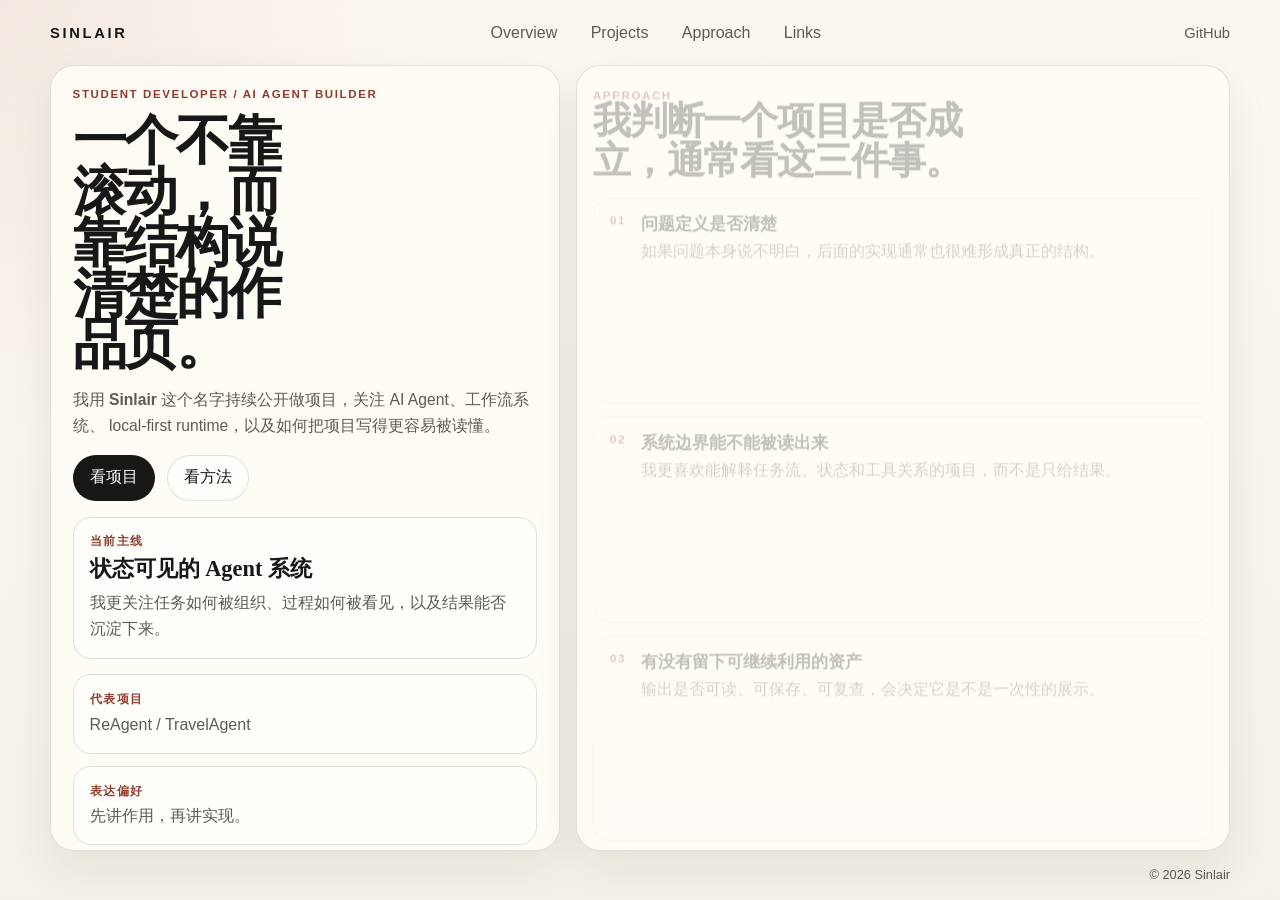
==== commit 28c9869b: "Convert portfolio to single-screen workspace" ====
--- a/about.html
+++ b/about.html
@@ -2,101 +2,11 @@
 <html lang="zh-CN">
 <head>
   <meta charset="UTF-8">
+  <meta http-equiv="refresh" content="0; url=./index.html#approach">
   <meta name="viewport" content="width=device-width, initial-scale=1.0">
-  <meta
-    name="description"
-    content="Sinlair 的关于页，介绍个人方向、项目判断标准和公开表达方式。"
-  >
-  <meta name="theme-color" content="#f5f1e8">
-  <title>Sinlair | 关于</title>
-  <link rel="icon" type="image/svg+xml" href="./favicon.svg">
-  <link rel="stylesheet" href="./styles.css">
+  <title>Sinlair | About Redirect</title>
 </head>
-<body data-page="about">
-  <div class="page-shell">
-    <header class="site-header">
-      <a class="brand" href="./index.html">SINLAIR</a>
-      <div class="header-rail">
-        <nav class="site-nav" aria-label="主导航">
-          <a href="./index.html" data-nav="home">首页</a>
-          <a href="./about.html" data-nav="about">关于</a>
-          <a href="./projects.html" data-nav="projects">项目</a>
-          <a href="./contact.html" data-nav="contact">联系</a>
-        </nav>
-        <a class="header-link" href="https://github.com/Sinlair" target="_blank" rel="noreferrer">GitHub</a>
-      </div>
-    </header>
-
-    <main class="page-main">
-      <section class="section section-narrow reveal">
-        <p class="section-kicker">About</p>
-        <h1>我更想做的是长期可积累的系统，而不是一次性的演示页面。</h1>
-        <p class="page-intro">
-          我以 <strong>Sinlair</strong> 这个名字对外公开。我的项目通常围绕同一类问题展开：
-          如何把模型能力、工具调用和用户界面组织成一条可解释、可复用的工作流。
-        </p>
-      </section>
-
-      <section class="section reveal">
-        <div class="card-grid card-grid-two">
-          <article class="content-card">
-            <span class="meta-label">我在做什么</span>
-            <h2>状态可见、边界清晰的 Agent 系统</h2>
-            <p>
-              我对“系统怎么运行”比“它跑出了什么结果”更感兴趣。一个项目如果不能解释自己的结构，
-              就很难变成真正可复用的长期资产。
-            </p>
-          </article>
-          <article class="content-card">
-            <span class="meta-label">我怎么公开它们</span>
-            <h2>先讲作用，再讲实现</h2>
-            <p>
-              我希望读者先理解一个项目解决什么问题，再决定是否进入代码层面。
-              这也是我做主页、项目页和仓库说明时采用的共同标准。
-            </p>
-          </article>
-        </div>
-      </section>
-
-      <section class="section reveal">
-        <div class="section-head">
-          <div>
-            <p class="section-kicker">Criteria</p>
-            <h2>我通常用这三个问题判断一个项目是否成立。</h2>
-          </div>
-        </div>
-
-        <div class="stack-list">
-          <article class="stack-item">
-            <span class="stack-index">01</span>
-            <div>
-              <h3>它有没有清楚地定义要解决的问题？</h3>
-              <p>如果问题定义不清楚，后续的结构和实现通常也会失去方向。</p>
-            </div>
-          </article>
-          <article class="stack-item">
-            <span class="stack-index">02</span>
-            <div>
-              <h3>它的系统边界是否能被读出来？</h3>
-              <p>我更喜欢能解释任务流、状态和工具调用关系的项目，而不是只给结果。</p>
-            </div>
-          </article>
-          <article class="stack-item">
-            <span class="stack-index">03</span>
-            <div>
-              <h3>它有没有留下可继续利用的资产？</h3>
-              <p>输出是否可读、可保存、可复查，会决定它是不是一次性的展示。</p>
-            </div>
-          </article>
-        </div>
-      </section>
-    </main>
-
-    <footer class="site-footer">
-      <p>&copy; <span class="currentYear"></span> Sinlair. Built with GitHub Pages.</p>
-    </footer>
-  </div>
-
-  <script src="./script.js"></script>
+<body>
+  <p>Redirecting to <a href="./index.html#approach">Approach</a>...</p>
 </body>
 </html>
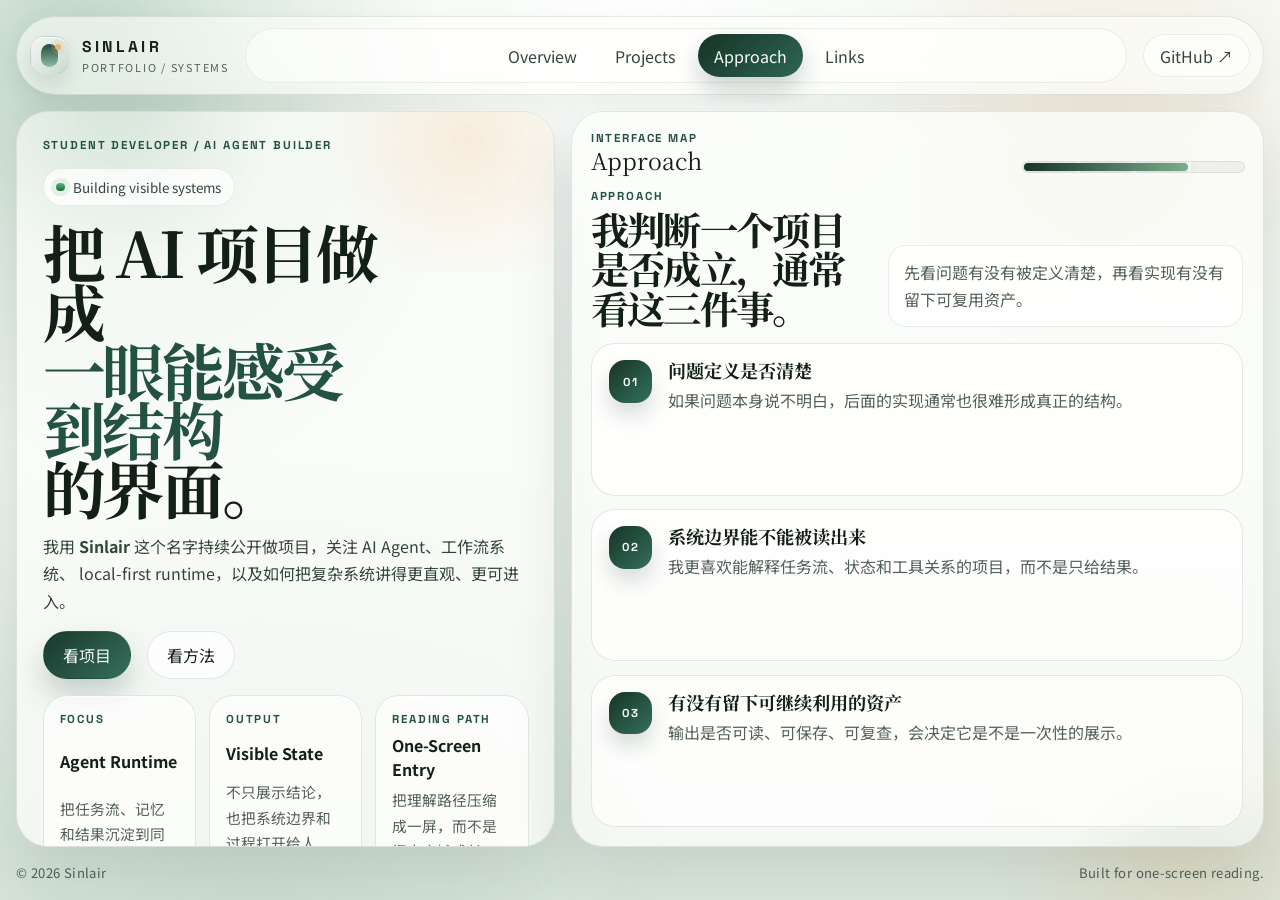
==== commit 7911a29e: "Refine one-screen portfolio experience" ====
--- a/about.html
+++ b/about.html
@@ -2,11 +2,96 @@
 <html lang="zh-CN">
 <head>
   <meta charset="UTF-8">
+  <meta name="description" content="Redirecting to Sinlair portfolio approach section.">
   <meta http-equiv="refresh" content="0; url=./index.html#approach">
   <meta name="viewport" content="width=device-width, initial-scale=1.0">
-  <title>Sinlair | About Redirect</title>
+  <meta name="theme-color" content="#eef5ef">
+  <meta name="robots" content="noindex,follow">
+  <link rel="icon" type="image/svg+xml" href="./favicon.svg">
+  <title>Sinlair | Redirecting to Approach</title>
+  <style>
+    :root {
+      color-scheme: light;
+      --bg: #eef5ef;
+      --surface: rgba(255, 255, 255, 0.82);
+      --text: #122018;
+      --muted: #55635b;
+      --accent: #245242;
+      --line: rgba(18, 32, 24, 0.1);
+    }
+
+    * {
+      box-sizing: border-box;
+    }
+
+    body {
+      margin: 0;
+      min-height: 100vh;
+      display: grid;
+      place-items: center;
+      padding: 1.25rem;
+      color: var(--text);
+      font-family: "Noto Sans SC", "Segoe UI", sans-serif;
+      background:
+        radial-gradient(circle at top left, rgba(121, 168, 136, 0.26), transparent 24%),
+        linear-gradient(180deg, #f7fbf7 0%, var(--bg) 100%);
+    }
+
+    main {
+      width: min(32rem, 100%);
+      padding: 1.4rem;
+      border: 1px solid var(--line);
+      border-radius: 1.5rem;
+      background: var(--surface);
+      box-shadow: 0 20px 48px rgba(18, 32, 24, 0.1);
+    }
+
+    p {
+      margin: 0 0 0.9rem;
+      line-height: 1.7;
+    }
+
+    .eyebrow {
+      color: var(--accent);
+      font-size: 0.78rem;
+      font-weight: 700;
+      letter-spacing: 0.14em;
+      text-transform: uppercase;
+    }
+
+    h1 {
+      margin: 0 0 0.75rem;
+      font-size: clamp(1.7rem, 5vw, 2.3rem);
+      line-height: 1.1;
+    }
+
+    .muted {
+      color: var(--muted);
+    }
+
+    .link {
+      display: inline-flex;
+      align-items: center;
+      justify-content: center;
+      min-height: 2.75rem;
+      padding: 0 1rem;
+      border-radius: 999px;
+      background: linear-gradient(135deg, #173327 0%, #2f6451 100%);
+      color: #f7fbf7;
+      font-weight: 700;
+      text-decoration: none;
+    }
+  </style>
+  <script>
+    window.location.replace("./index.html#approach");
+  </script>
 </head>
 <body>
-  <p>Redirecting to <a href="./index.html#approach">Approach</a>...</p>
+  <main>
+    <p class="eyebrow">Sinlair / Redirect</p>
+    <h1>Redirecting to the Approach section.</h1>
+    <p class="muted">This route is kept for compatibility and now points to the one-screen homepage.</p>
+    <p><a class="link" href="./index.html#approach">Open Approach</a></p>
+  </main>
 </body>
 </html>
